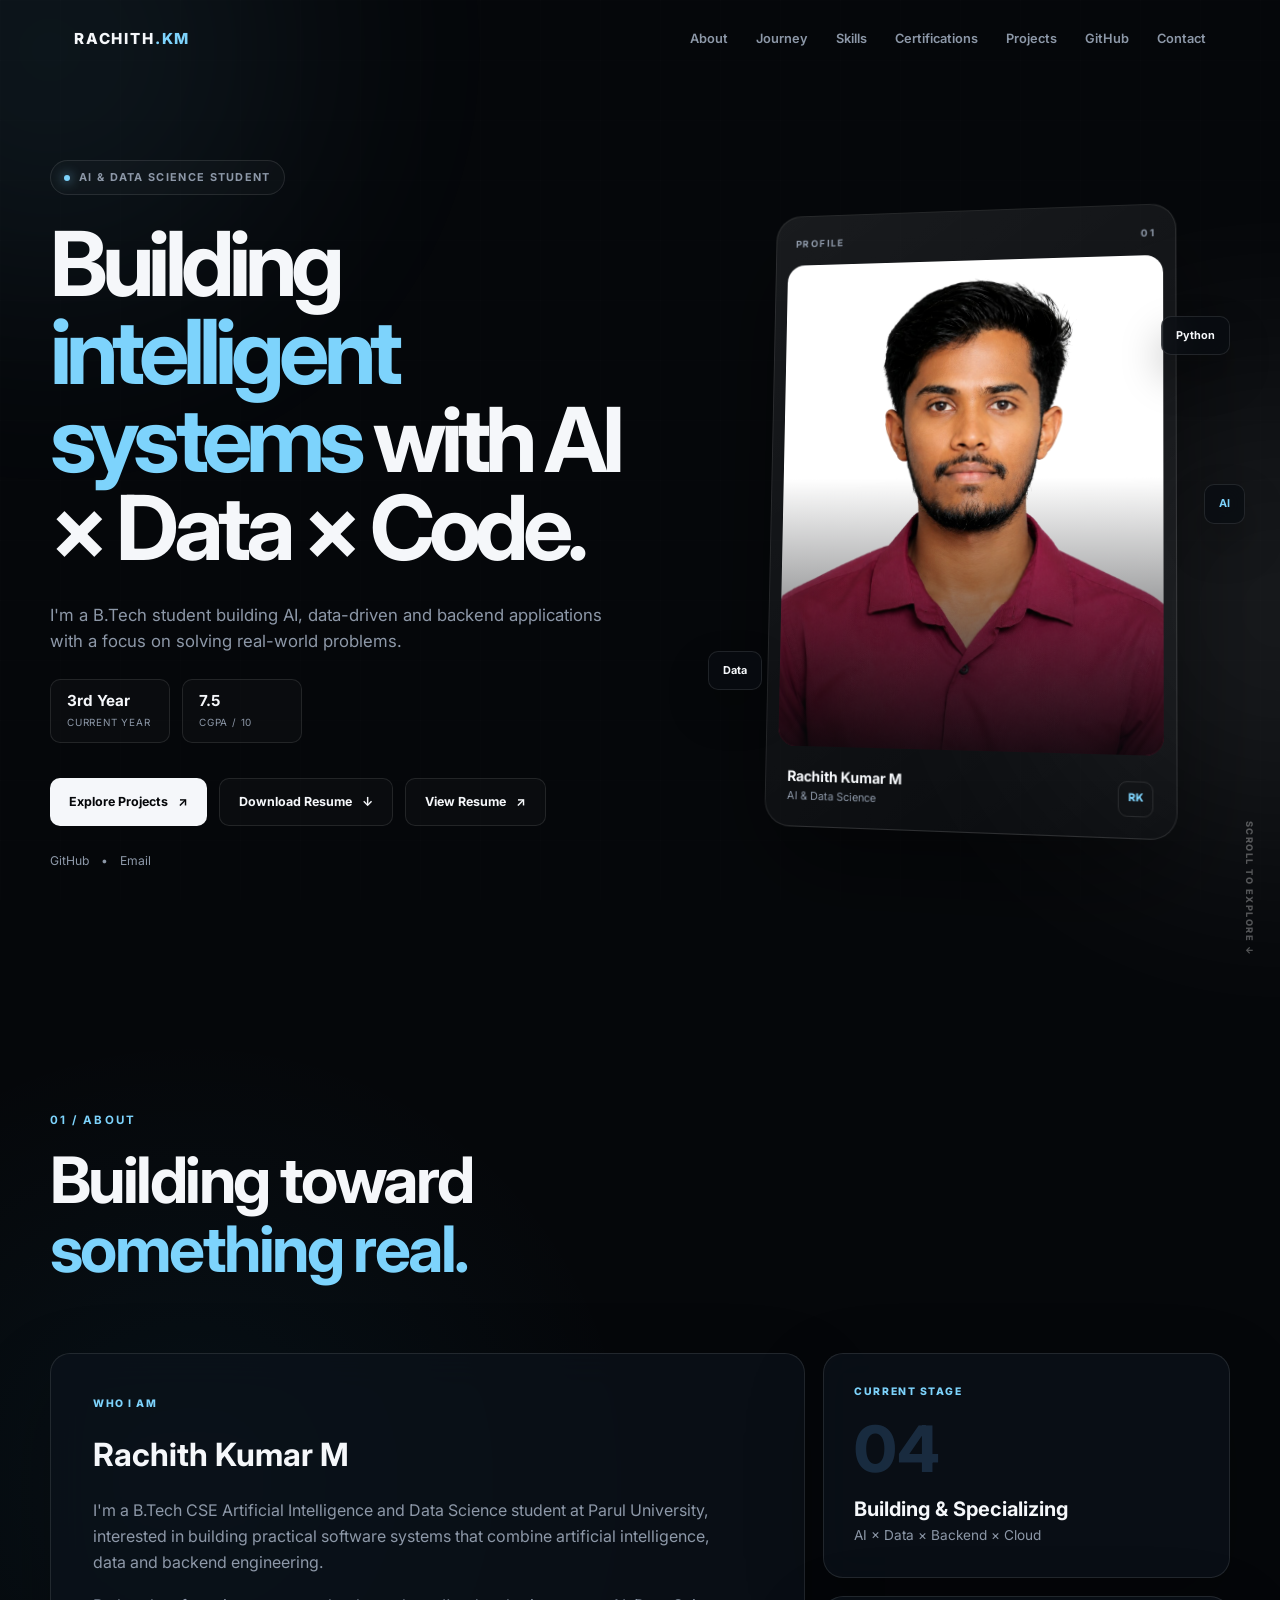
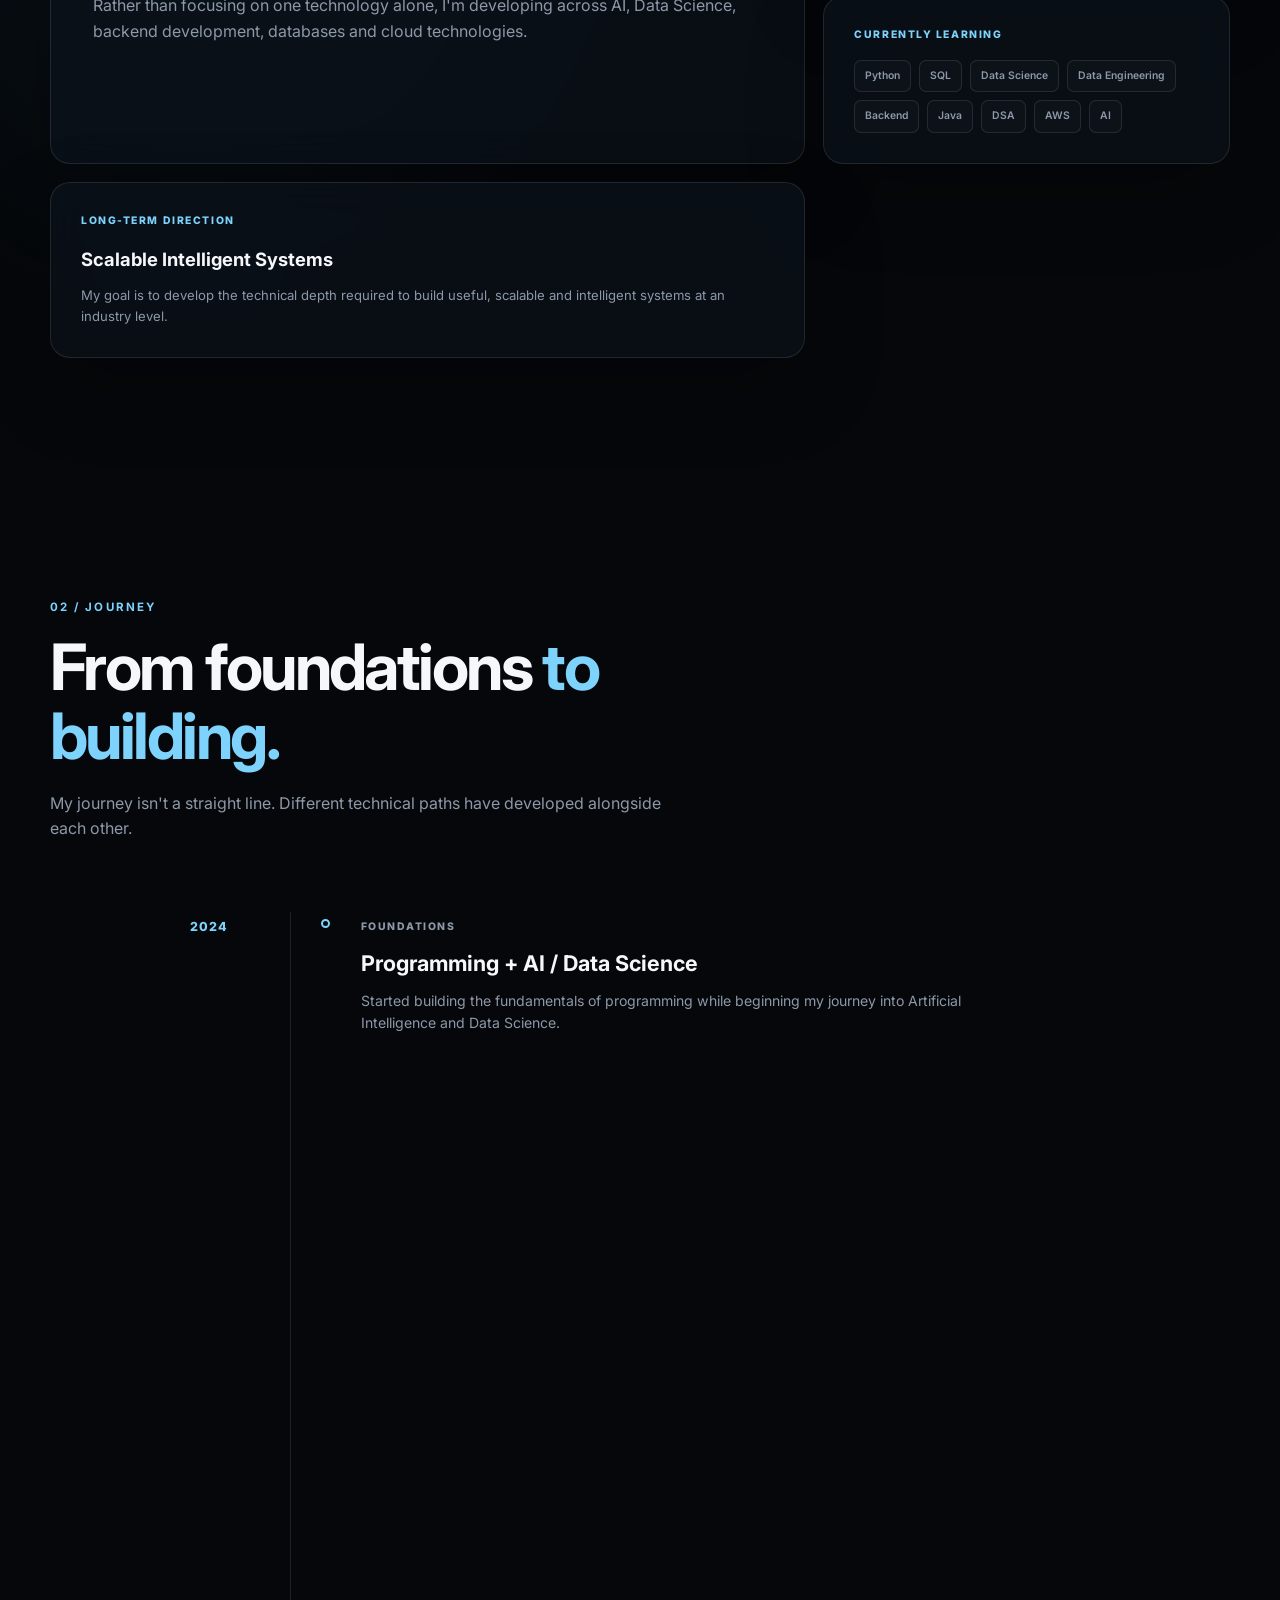
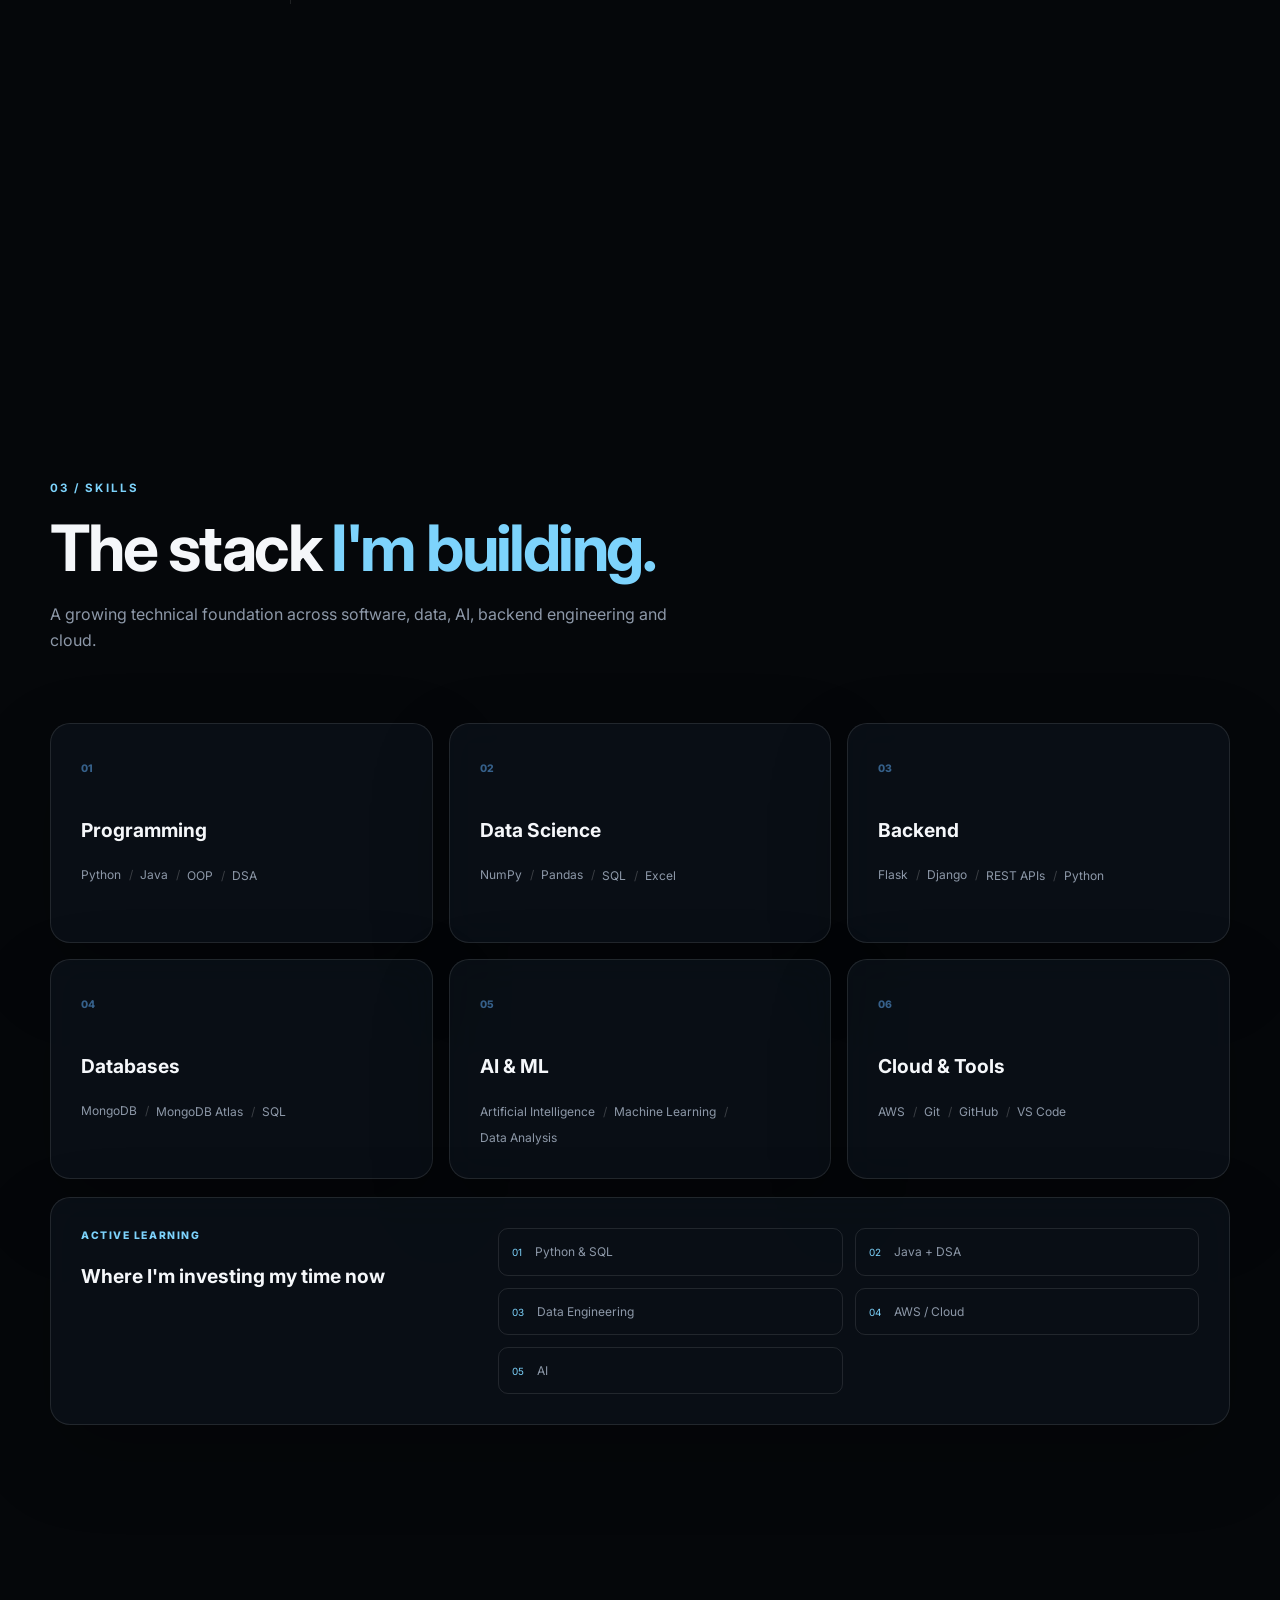
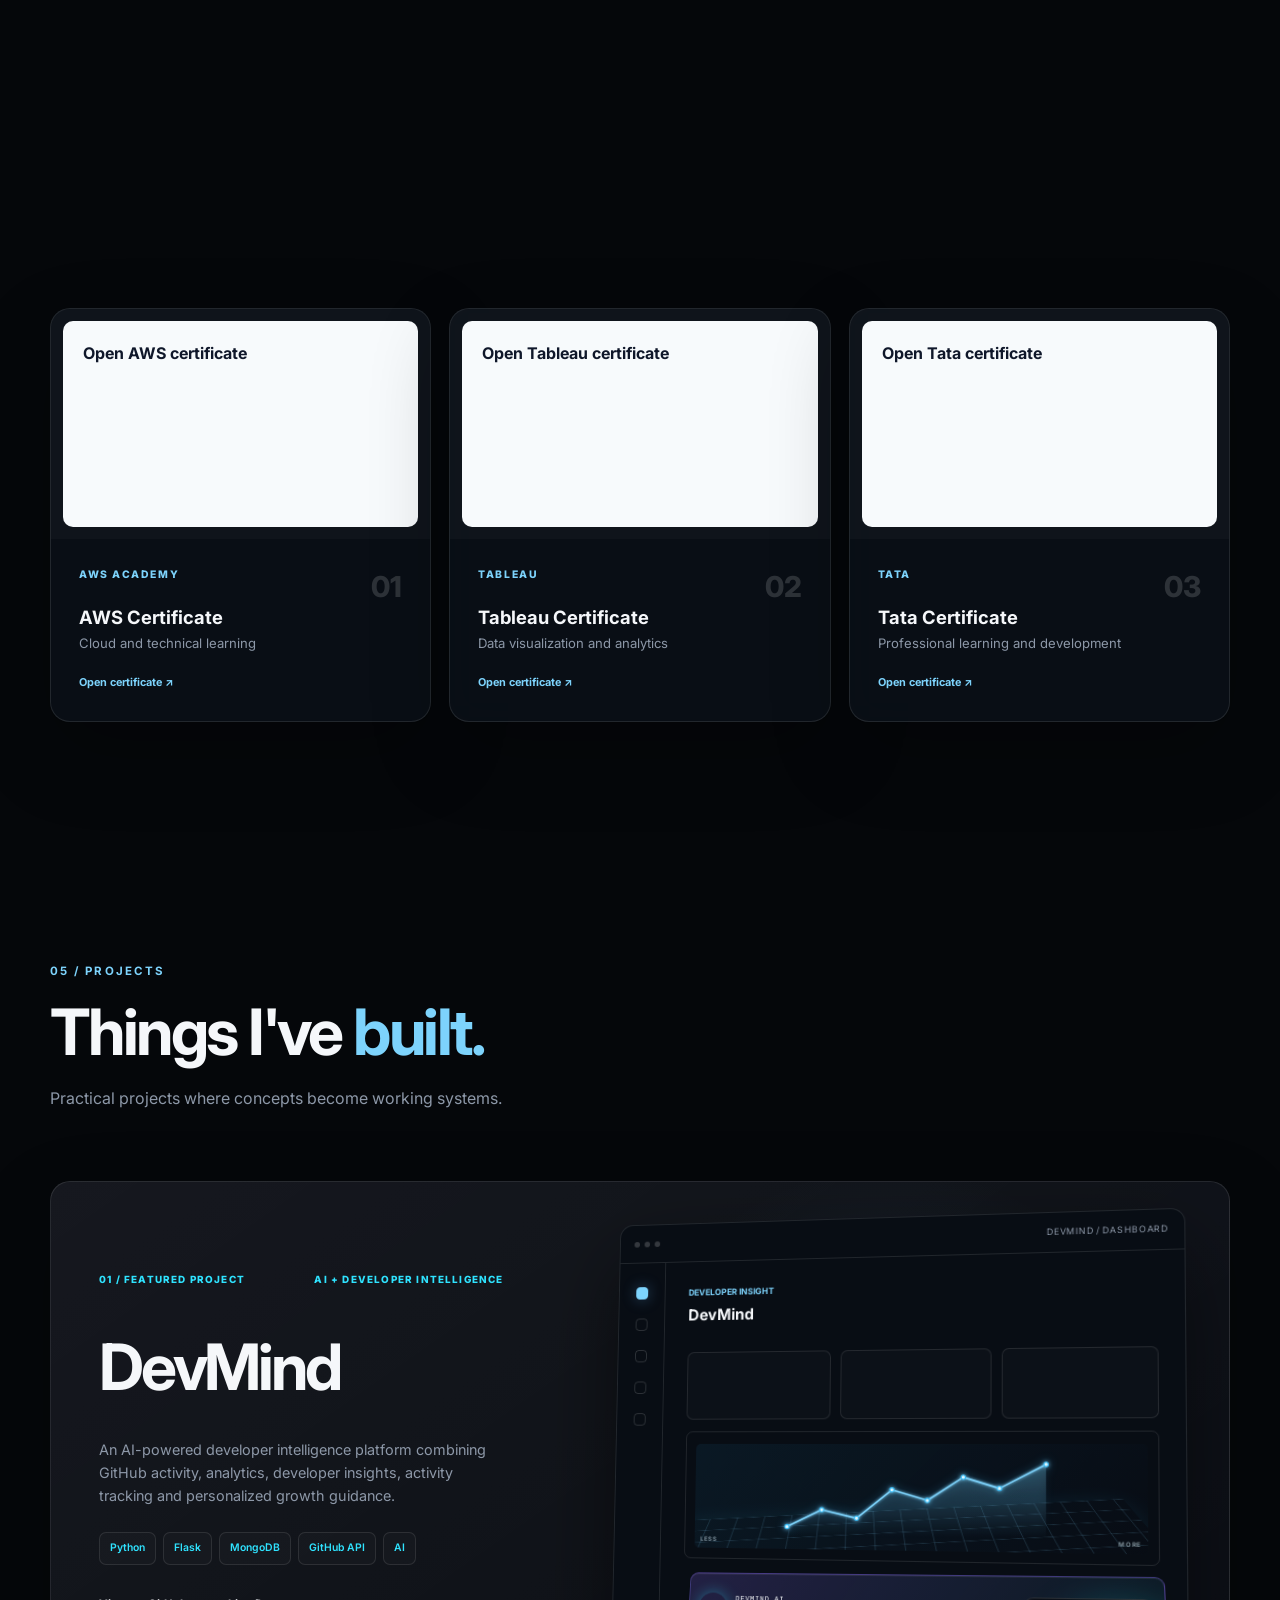
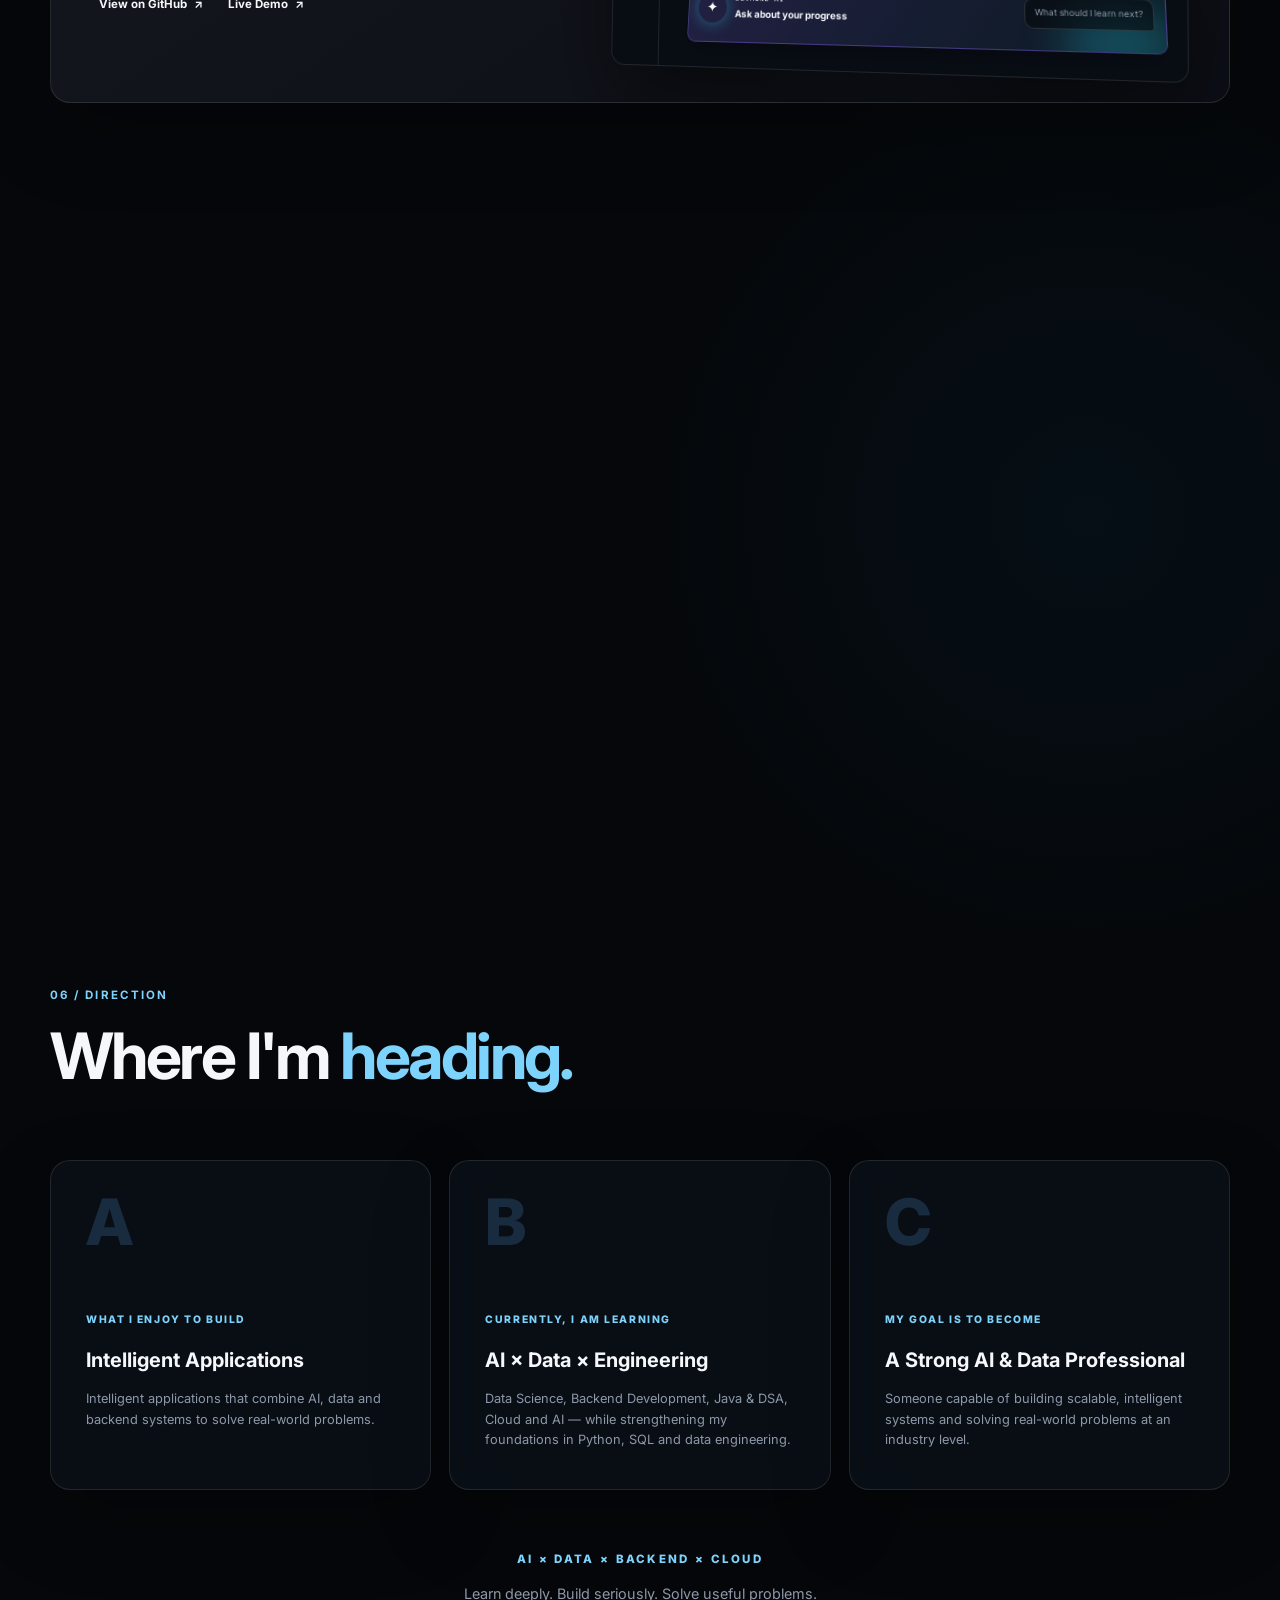
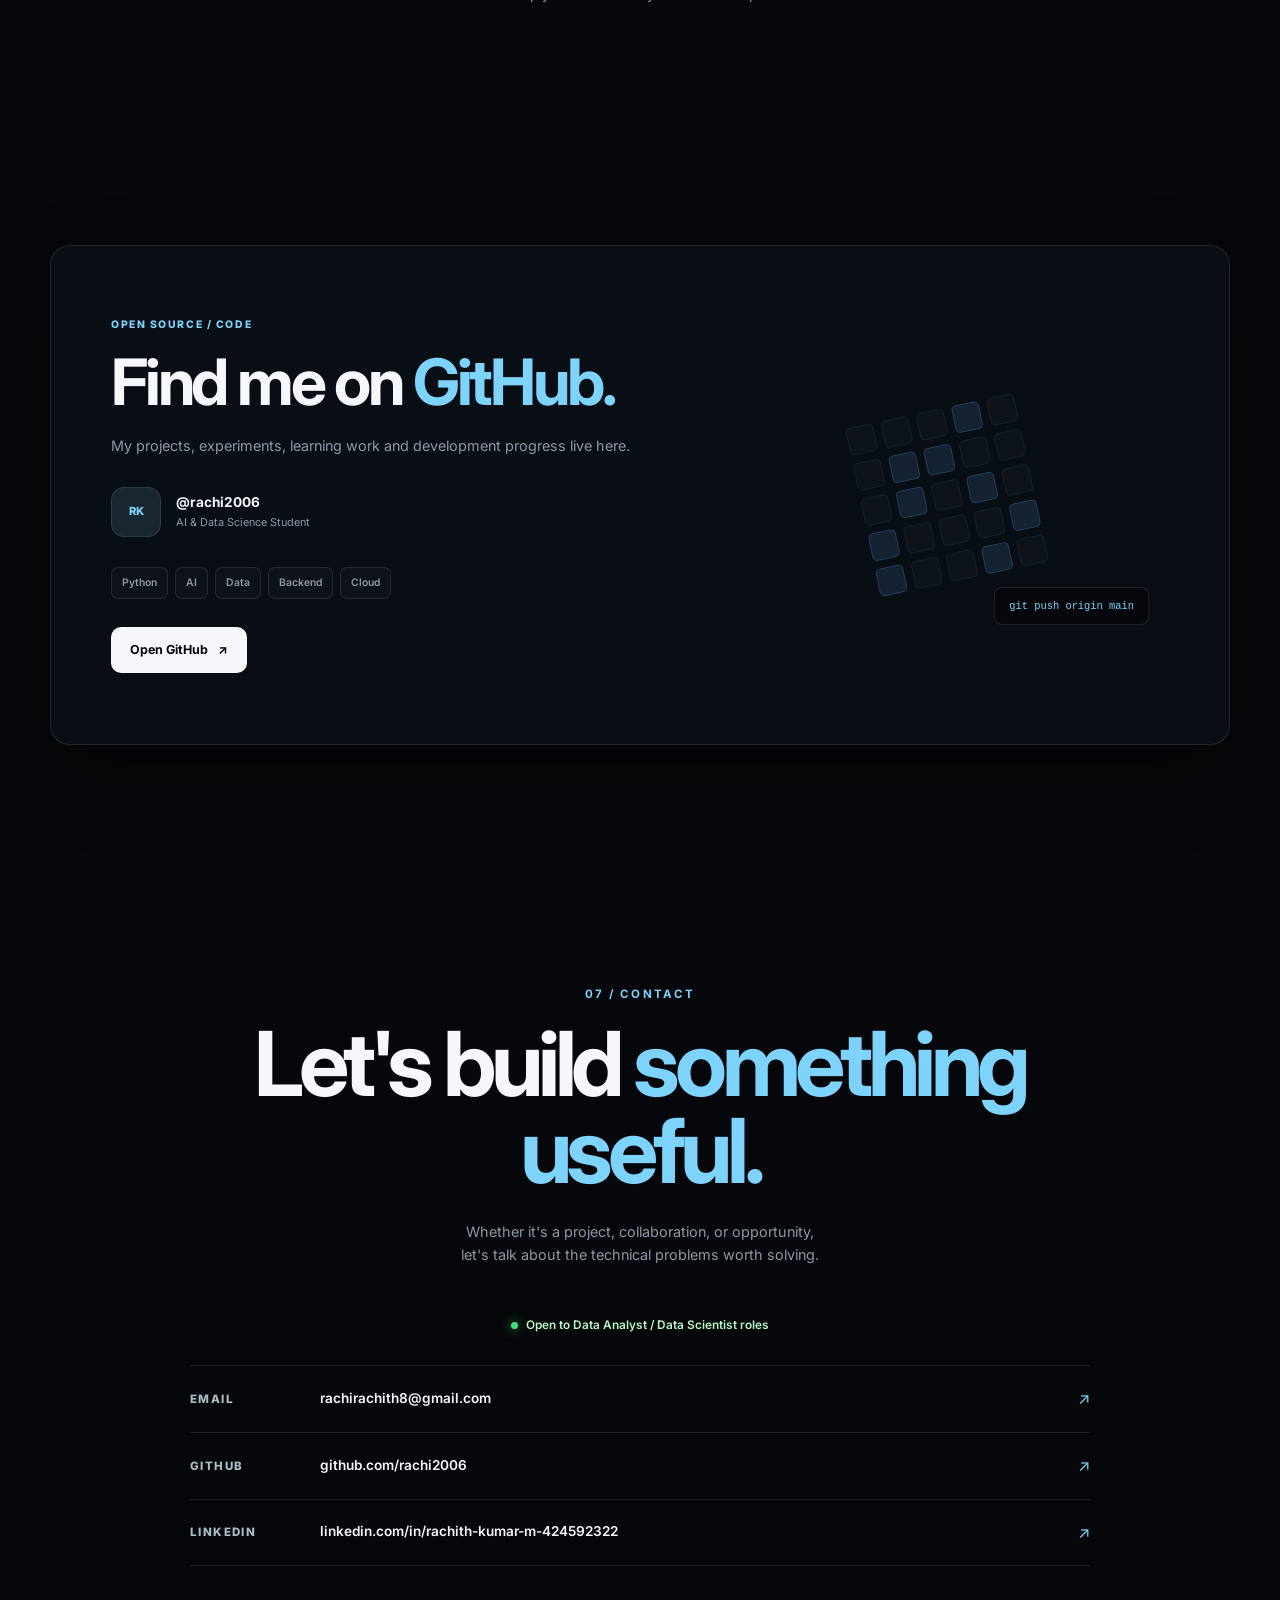
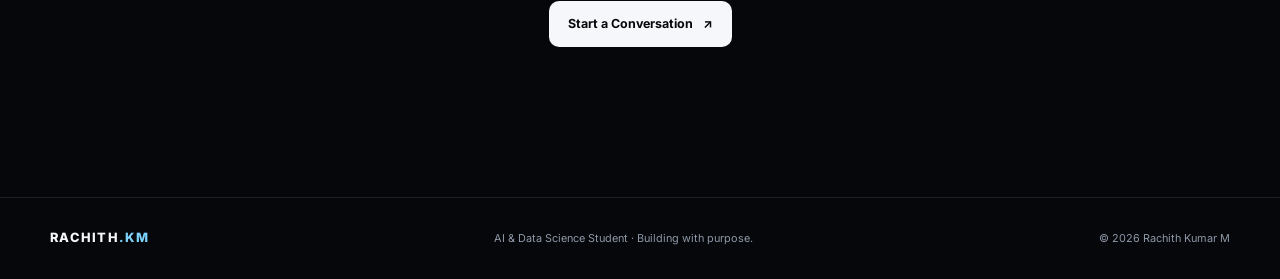
==== index.html @ 13e93ed5 "MY PORTFOLIO" ====
<!DOCTYPE html>
<html lang="en">
<head>
    <meta charset="UTF-8">

    <meta name="viewport" content="width=device-width, initial-scale=1.0">

    <meta
        name="description"
        content="Rachith Kumar M — AI & Data Science Student building intelligent applications with AI, data, backend systems and cloud technologies."
    >

    <meta
        name="keywords"
        content="Rachith Kumar, AI, Data Science, Python, Flask, Django, MongoDB, AWS, Backend Development"
    >

    <meta name="author" content="Rachith Kumar M">

    <meta name="theme-color" content="#05070a">

    <title>Rachith Kumar M | AI & Data Science Student</title>

    <link rel="preconnect" href="https://fonts.googleapis.com">
    <link rel="preconnect" href="https://fonts.gstatic.com" crossorigin>

    <link
        href="https://fonts.googleapis.com/css2?family=Inter:wght@400;500;600;700;800&display=swap"
        rel="stylesheet"
    >

    <link rel="stylesheet" href="css/style.css">
</head>

<body>

    <div class="scroll-progress" id="scrollProgress"></div>
    <div class="cursor-glow" aria-hidden="true"></div>

    <!-- =========================
         BACKGROUND
    ========================== -->

    <div class="background-grid"></div>
    <div class="background-glow glow-one"></div>
    <div class="background-glow glow-two"></div>


    <!-- =========================
         NAVIGATION
    ========================== -->

    <header class="navbar" id="navbar">

        <div class="nav-container">

            <a href="#home" class="logo">
                RACHITH<span>.KM</span>
            </a>

            <button
                class="mobile-menu"
                id="mobileMenu"
                aria-label="Open navigation"
                aria-expanded="false"
            >
                <span></span>
                <span></span>
                <span></span>
            </button>

            <nav class="nav-links" id="navLinks">

                <a href="#about">About</a>
                <a href="#journey">Journey</a>
                <a href="#skills">Skills</a>
                <a href="#certifications">Certifications</a>
                <a href="#projects">Projects</a>
                <a href="#github">GitHub</a>
                <a href="#contact">Contact</a>

            </nav>

        </div>

    </header>


    <main>

        <!-- =========================
             HERO
        ========================== -->

        <section class="hero section" id="home">

            <div class="hero-container">

                <div class="hero-content reveal">

                    <div class="hero-label">
                        <span class="status-dot"></span>
                        AI & DATA SCIENCE STUDENT
                    </div>

                    <h1>
                        Building
                        <span>intelligent systems</span>
                        with AI × Data × Code.
                    </h1>

                    <p class="hero-description">
                        I'm a B.Tech student building AI, data-driven and
                        backend applications with a focus on solving
                        real-world problems.
                    </p>

                    <div class="hero-stats" aria-label="Academic details">

                        <div class="hero-stat">
                            <strong>3rd Year</strong>
                            <span>Current year</span>
                        </div>

                        <div class="hero-stat">
                            <strong>7.5</strong>
                            <span>CGPA / 10</span>
                        </div>

                    </div>

                    <div class="hero-actions">

                        <a href="#projects" class="btn btn-primary">
                            Explore Projects
                            <span>↗</span>
                        </a>

                        <a
                            href="assets/Resume.docx"
                            class="btn btn-secondary"
                            download
                        >
                            Download Resume
                            <span>↓</span>
                        </a>

                        <a
                            href="assets/Resume.pdf"
                            class="btn btn-secondary"
                            target="_blank"
                            rel="noopener noreferrer"
                        >
                            View Resume
                            <span>↗</span>
                        </a>

                    </div>

                    <div class="hero-socials">

                        <a
                            href="https://github.com/rachi2006"
                            target="_blank"
                            rel="noopener noreferrer"
                        >
                            GitHub
                        </a>

                        <span>•</span>

                        <a href="mailto:rachirachith8@gmail.com">
                            Email
                        </a>

                    </div>

                </div>


                <!-- HERO PHOTO -->

                <div class="hero-visual reveal">

                    <div class="photo-card">

                        <div class="photo-card-top">
                            <span>PROFILE</span>
                            <span>01</span>
                        </div>

                        <div class="photo-wrapper">

                            <img
                                src="assets/profile.jpg"
                                alt="Rachith Kumar M"
                            >

                            <div class="photo-overlay"></div>

                        </div>

                        <div class="photo-info">

                            <div>
                                <strong>Rachith Kumar M</strong>
                                <span>AI & Data Science</span>
                            </div>

                            <div class="photo-index">
                                RK
                            </div>

                        </div>

                    </div>


                    <div class="floating-tag tag-python">
                        Python
                    </div>

                    <div class="floating-tag tag-data">
                        Data
                    </div>

                    <div class="floating-tag tag-ai">
                        AI
                    </div>

                </div>

            </div>

        </section>


        <!-- =========================
             ABOUT
        ========================== -->

        <section class="section about-section" id="about">

            <div class="section-container">

                <div class="section-heading reveal">

                    <span class="section-number">01 / ABOUT</span>

                    <h2>
                        Building toward
                        <span>something real.</span>
                    </h2>

                </div>


                <div class="about-grid">

                    <div class="about-main glass-card reveal">

                        <span class="card-label">WHO I AM</span>

                        <h3>
                            Rachith Kumar M
                        </h3>

                        <p>
                            I'm a B.Tech CSE Artificial Intelligence and
                            Data Science student at Parul University,
                            interested in building practical software
                            systems that combine artificial intelligence,
                            data and backend engineering.
                        </p>

                        <p>
                            Rather than focusing on one technology alone,
                            I'm developing across AI, Data Science,
                            backend development, databases and cloud
                            technologies.
                        </p>

                    </div>


                    <div class="about-status glass-card reveal">

                        <span class="card-label">CURRENT STAGE</span>

                        <div class="stage-number">
                            04
                        </div>

                        <h3>
                            Building & Specializing
                        </h3>

                        <p>
                            AI × Data × Backend × Cloud
                        </p>

                    </div>


                    <div class="about-learning glass-card reveal">

                        <span class="card-label">
                            CURRENTLY LEARNING
                        </span>

                        <div class="skill-tags">

                            <span>Python</span>
                            <span>SQL</span>
                            <span>Data Science</span>
                            <span>Data Engineering</span>
                            <span>Backend</span>
                            <span>Java</span>
                            <span>DSA</span>
                            <span>AWS</span>
                            <span>AI</span>

                        </div>

                    </div>


                    <div class="about-direction glass-card reveal">

                        <span class="card-label">
                            LONG-TERM DIRECTION
                        </span>

                        <h3>
                            Scalable Intelligent Systems
                        </h3>

                        <p>
                            My goal is to develop the technical depth
                            required to build useful, scalable and
                            intelligent systems at an industry level.
                        </p>

                    </div>

                </div>

            </div>

        </section>


        <!-- =========================
             JOURNEY
        ========================== -->

        <section class="section journey-section" id="journey">

            <div class="section-container">

                <div class="section-heading reveal">

                    <span class="section-number">
                        02 / JOURNEY
                    </span>

                    <h2>
                        From foundations
                        <span>to building.</span>
                    </h2>

                    <p>
                        My journey isn't a straight line. Different
                        technical paths have developed alongside each
                        other.
                    </p>

                </div>


                <div class="timeline">

                    <div class="timeline-item reveal">

                        <div class="timeline-year">
                            2024
                        </div>

                        <div class="timeline-line">
                            <span></span>
                        </div>

                        <div class="timeline-content">

                            <span>FOUNDATIONS</span>

                            <h3>
                                Programming + AI / Data Science
                            </h3>

                            <p>
                                Started building the fundamentals of
                                programming while beginning my journey
                                into Artificial Intelligence and
                                Data Science.
                            </p>

                        </div>

                    </div>


                    <div class="timeline-item reveal">

                        <div class="timeline-year">
                            2025
                        </div>

                        <div class="timeline-line">
                            <span></span>
                        </div>

                        <div class="timeline-content">

                            <span>DEVELOPMENT</span>

                            <h3>
                                Python + Web / Backend
                            </h3>

                            <p>
                                Started working more deeply with Python
                                and moved into backend and web application
                                development.
                            </p>

                        </div>

                    </div>


                    <div class="timeline-item reveal">

                        <div class="timeline-year">
                            2026
                        </div>

                        <div class="timeline-line">
                            <span></span>
                        </div>

                        <div class="timeline-content">

                            <span>BUILDING</span>

                            <h3>
                                Real-world Projects + Data + AI
                            </h3>

                            <p>
                                Started focusing on practical projects
                                involving AI, data, backend systems,
                                analytics and developer tools.
                            </p>

                        </div>

                    </div>


                    <div class="timeline-item timeline-current reveal">

                        <div class="timeline-year">
                            NOW
                        </div>

                        <div class="timeline-line">
                            <span></span>
                        </div>

                        <div class="timeline-content">

                            <span>CURRENT STAGE</span>

                            <h3>
                                Building & Specializing
                            </h3>

                            <p>
                                Combining AI, Data, Backend and Cloud
                                while strengthening core programming
                                and problem-solving skills.
                            </p>

                        </div>

                    </div>

                </div>


                <div class="journey-statement reveal">

                    <span>THE PRINCIPLE</span>

                    <p>
                        The goal isn't to learn everything.
                        It's to learn deeply enough to build
                        something useful.
                    </p>

                </div>

            </div>

        </section>


        <!-- =========================
             SKILLS
        ========================== -->

        <section class="section skills-section" id="skills">

            <div class="section-container">

                <div class="section-heading reveal">

                    <span class="section-number">
                        03 / SKILLS
                    </span>

                    <h2>
                        The stack
                        <span>I'm building.</span>
                    </h2>

                    <p>
                        A growing technical foundation across software,
                        data, AI, backend engineering and cloud.
                    </p>

                </div>


                <div class="skills-grid">

                    <div class="skill-card glass-card reveal">

                        <span class="skill-index">01</span>

                        <h3>
                            Programming
                        </h3>

                        <div class="skill-list">

                            <span>Python</span>
                            <span>Java</span>
                            <span>OOP</span>
                            <span>DSA</span>

                        </div>

                    </div>


                    <div class="skill-card glass-card reveal">

                        <span class="skill-index">02</span>

                        <h3>
                            Data Science
                        </h3>

                        <div class="skill-list">

                            <span>NumPy</span>
                            <span>Pandas</span>
                            <span>SQL</span>
                            <span>Excel</span>

                        </div>

                    </div>


                    <div class="skill-card glass-card reveal">

                        <span class="skill-index">03</span>

                        <h3>
                            Backend
                        </h3>

                        <div class="skill-list">

                            <span>Flask</span>
                            <span>Django</span>
                            <span>REST APIs</span>
                            <span>Python</span>

                        </div>

                    </div>


                    <div class="skill-card glass-card reveal">

                        <span class="skill-index">04</span>

                        <h3>
                            Databases
                        </h3>

                        <div class="skill-list">

                            <span>MongoDB</span>
                            <span>MongoDB Atlas</span>
                            <span>SQL</span>

                        </div>

                    </div>


                    <div class="skill-card glass-card reveal">

                        <span class="skill-index">05</span>

                        <h3>
                            AI & ML
                        </h3>

                        <div class="skill-list">

                            <span>Artificial Intelligence</span>
                            <span>Machine Learning</span>
                            <span>Data Analysis</span>

                        </div>

                    </div>


                    <div class="skill-card glass-card reveal">

                        <span class="skill-index">06</span>

                        <h3>
                            Cloud & Tools
                        </h3>

                        <div class="skill-list">

                            <span>AWS</span>
                            <span>Git</span>
                            <span>GitHub</span>
                            <span>VS Code</span>

                        </div>

                    </div>

                </div>


                <div class="learning-panel glass-card reveal">

                    <div class="learning-heading">

                        <span class="card-label">
                            ACTIVE LEARNING
                        </span>

                        <h3>
                            Where I'm investing my time now
                        </h3>

                    </div>

                    <div class="learning-items">

                        <div>
                            <span>01</span>
                            Python & SQL
                        </div>

                        <div>
                            <span>02</span>
                            Java + DSA
                        </div>

                        <div>
                            <span>03</span>
                            Data Engineering
                        </div>

                        <div>
                            <span>04</span>
                            AWS / Cloud
                        </div>

                        <div>
                            <span>05</span>
                            AI
                        </div>

                    </div>

                </div>

            </div>

        </section>


        <!-- =========================
             CERTIFICATIONS
        ========================== -->

        <section class="section certifications-section" id="certifications">

            <div class="section-container">

                <div class="section-heading reveal">

                    <span class="section-number">
                        04 / CERTIFICATIONS
                    </span>

                    <h2>
                        Learning backed by
                        <span>evidence.</span>
                    </h2>

                </div>


                <div class="certifications-grid">

                    <article class="certificate-card glass-card reveal">

                        <div class="certificate-image">
                            <object
                                data="assets/certificate-aws.pdf"
                                type="application/pdf"
                                aria-label="AWS certificate"
                            >
                                <a href="assets/certificate-aws.pdf" target="_blank" rel="noopener noreferrer">
                                    Open AWS certificate
                                </a>
                            </object>
                        </div>

                        <div class="certificate-content">

                            <span class="certificate-number">
                                01
                            </span>

                            <span class="card-label">
                                AWS ACADEMY
                            </span>

                            <h3>AWS Certificate</h3>
                            <p>Cloud and technical learning</p>
                            <a class="certificate-link" href="assets/certificate-aws.pdf" target="_blank" rel="noopener noreferrer">Open certificate ↗</a>

                        </div>

                    </article>


                    <article class="certificate-card glass-card reveal">

                        <div class="certificate-image">
                            <object
                                data="assets/certificate-tableau.pdf"
                                type="application/pdf"
                                aria-label="Tableau certificate"
                            >
                                <a href="assets/certificate-tableau.pdf" target="_blank" rel="noopener noreferrer">
                                    Open Tableau certificate
                                </a>
                            </object>
                        </div>

                        <div class="certificate-content">

                            <span class="certificate-number">
                                02
                            </span>

                            <span class="card-label">TABLEAU</span>
                            <h3>Tableau Certificate</h3>
                            <p>Data visualization and analytics</p>
                            <a class="certificate-link" href="assets/certificate-tableau.pdf" target="_blank" rel="noopener noreferrer">Open certificate ↗</a>

                        </div>

                    </article>


                    <article class="certificate-card glass-card reveal">
                        <div class="certificate-image">
                            <object
                                data="assets/certificate-tata.pdf"
                                type="application/pdf"
                                aria-label="Tata certificate"
                            >
                                <a href="assets/certificate-tata.pdf" target="_blank" rel="noopener noreferrer">
                                    Open Tata certificate
                                </a>
                            </object>
                        </div>
                        <div class="certificate-content">
                            <span class="certificate-number">03</span>
                            <span class="card-label">TATA</span>
                            <h3>Tata Certificate</h3>
                            <p>Professional learning and development</p>
                            <a class="certificate-link" href="assets/certificate-tata.pdf" target="_blank" rel="noopener noreferrer">Open certificate ↗</a>
                        </div>
                    </article>

                </div>

            </div>

        </section>


        <!-- =========================
             PROJECTS
        ========================== -->

        <section class="section projects-section" id="projects">

            <div class="section-container">

                <div class="section-heading reveal">

                    <span class="section-number">
                        05 / PROJECTS
                    </span>

                    <h2>
                        Things I've
                        <span>built.</span>
                    </h2>

                    <p>
                        Practical projects where concepts become
                        working systems.
                    </p>

                </div>


                <!-- DEVMIND -->

                <article class="project-featured glass-card reveal">

                    <div class="project-featured-content">

                        <div class="project-meta">

                            <span>01 / FEATURED PROJECT</span>

                            <span>AI + DEVELOPER INTELLIGENCE</span>

                        </div>

                        <h3>
                            DevMind
                        </h3>

                        <p class="project-description">

                            An AI-powered developer intelligence platform
                            combining GitHub activity, analytics,
                            developer insights, activity tracking and
                            personalized growth guidance.

                        </p>


                        <div class="project-stack">

                            <span>Python</span>
                            <span>Flask</span>
                            <span>MongoDB</span>
                            <span>GitHub API</span>
                            <span>AI</span>

                        </div>


                        <div class="project-actions">

                            <a
                                href="https://github.com/rachi2006/devmind"
                                target="_blank"
                                rel="noopener noreferrer"
                                class="project-link"
                            >
                                View on GitHub
                                <span>↗</span>
                            </a>

                            <a
                                href="assets/devmind-demo.html"
                                class="project-link"
                                target="_blank"
                                rel="noopener noreferrer"
                            >
                                Live Demo
                                <span>↗</span>
                            </a>

                        </div>

                    </div>


                    <div class="project-visual">

                        <div class="dashboard-window">

                            <div class="dashboard-top">

                                <div class="window-dots">
                                    <span></span>
                                    <span></span>
                                    <span></span>
                                </div>

                                <span>
                                    DEVMIND / DASHBOARD
                                </span>

                            </div>


                            <div class="dashboard-body">

                                <div class="dashboard-sidebar">

                                    <span class="active"></span>
                                    <span></span>
                                    <span></span>
                                    <span></span>
                                    <span></span>

                                </div>


                                <div class="dashboard-main">

                                    <div class="dashboard-heading">
                                        <span>DEVELOPER INSIGHT</span>
                                        <strong>DevMind</strong>
                                    </div>


                                    <div class="dashboard-cards">

                                        <div></div>
                                        <div></div>
                                        <div></div>

                                    </div>


                                    <div class="dashboard-chart">

                                        <div class="chart-3d" aria-label="Developer progress chart showing increasing and decreasing activity">

                                            <div class="chart-3d-grid"></div>

                                            <svg
                                                class="chart-3d-plot"
                                                viewBox="0 0 520 180"
                                                role="img"
                                                aria-label="Developer progress rises, dips, and rises again"
                                            >
                                                <defs>
                                                    <linearGradient id="chartAreaGradient" x1="0" x2="0" y1="0" y2="1">
                                                        <stop offset="0%" stop-color="#7dd3fc" stop-opacity="0.35" />
                                                        <stop offset="100%" stop-color="#7dd3fc" stop-opacity="0" />
                                                    </linearGradient>
                                                    <filter id="chartGlow" x="-30%" y="-30%" width="160%" height="160%">
                                                        <feGaussianBlur stdDeviation="3" result="blur" />
                                                        <feMerge>
                                                            <feMergeNode in="blur" />
                                                            <feMergeNode in="SourceGraphic" />
                                                        </feMerge>
                                                    </filter>
                                                </defs>

                                                <path
                                                    class="chart-3d-area"
                                                    d="M 20 142 L 86 110 L 152 125 L 218 72 L 284 91 L 350 48 L 416 68 L 500 24 L 500 160 L 20 160 Z"
                                                />
                                                <polyline
                                                    class="chart-3d-line"
                                                    points="20,142 86,110 152,125 218,72 284,91 350,48 416,68 500,24"
                                                />
                                                <g class="chart-3d-points">
                                                    <circle cx="20" cy="142" r="4" />
                                                    <circle cx="86" cy="110" r="4" />
                                                    <circle cx="152" cy="125" r="4" />
                                                    <circle cx="218" cy="72" r="4" />
                                                    <circle cx="284" cy="91" r="4" />
                                                    <circle cx="350" cy="48" r="4" />
                                                    <circle cx="416" cy="68" r="4" />
                                                    <circle cx="500" cy="24" r="4" />
                                                </g>
                                            </svg>

                                            <div class="chart-3d-label chart-3d-label-start">LESS</div>
                                            <div class="chart-3d-label chart-3d-label-end">MORE</div>

                                        </div>

                                    </div>

                                    <div class="project-chat-3d">
                                        <div class="project-chat-avatar">✦</div>
                                        <div class="project-chat-copy">
                                            <span>DEVMIND AI</span>
                                            <strong>Ask about your progress</strong>
                                        </div>
                                        <div class="project-chat-bubble">What should I learn next?</div>
                                        <div class="project-chat-glow"></div>
                                    </div>

                                </div>

                            </div>

                        </div>

                    </div>

                </article>


                <!-- PROJECT GRID -->

                <div class="projects-grid">


                    <!-- NOVA -->

                    <article class="project-card nova-card glass-card reveal">

                        <div class="project-card-header">

                            <span>02</span>

                            <span>AI ASSISTANT</span>

                        </div>

                        <div class="nova-project-visual" aria-label="NOVA AI assistant preview">
                            <div class="nova-project-orb"><span>✦</span></div>
                            <div class="nova-project-ring nova-project-ring-one"></div>
                            <div class="nova-project-ring nova-project-ring-two"></div>
                            <div class="nova-project-status"><i></i> NOVA ONLINE</div>
                            <div class="nova-project-prompt">Remember my backend roadmap <b>↗</b></div>
                            <div class="nova-project-memory">3 memories saved</div>
                        </div>

                        <h3>
                            NOVA AI
                        </h3>

                        <p>
                            A Flask-based personal AI assistant focused
                            on memories, notes and task management,
                            designed as a foundation for a more capable
                            personal assistant system.
                        </p>

                        <div class="project-stack">

                            <span>Python</span>
                            <span>Flask</span>
                            <span>AI</span>

                        </div>

                        <a
                            href="https://github.com/rachi2006/nova-ai_agent"
                            target="_blank"
                            rel="noopener noreferrer"
                            class="project-link"
                        >
                            GitHub
                            <span>↗</span>
                        </a>

                    </article>


                    <!-- FORECAST AI -->

                    <article class="project-card forecast-card glass-card reveal">

                        <div class="project-card-header">

                            <span>03</span>

                            <span>DATA / ML</span>

                        </div>

                        <div class="forecast-project-visual" aria-label="ForecastAI sales prediction preview">
                            <div class="forecast-project-top"><span>SALES FORECAST</span><b>+18.4%</b></div>
                            <div class="forecast-project-chart">
                                <i style="--bar:35%"></i><i style="--bar:48%"></i><i style="--bar:43%"></i>
                                <i style="--bar:63%"></i><i style="--bar:57%"></i><i style="--bar:77%"></i>
                                <i class="forecast-project-next" style="--bar:91%"></i>
                            </div>
                            <span class="forecast-project-caption">actual <b>•</b> predicted</span>
                        </div>

                        <h3>
                            ForecastAI
                        </h3>

                        <span class="project-status">
                            CURRENTLY LEARNING · UNDER DEVELOPMENT
                        </span>

                        <p>
                            A Flask-based forecasting dashboard I'm learning
                            and actively working on to compare multiple
                            sales forecasting approaches.
                        </p>

                        <div class="project-stack">

                            <span>Python</span>
                            <span>Flask</span>
                            <span>Data</span>
                            <span>ML</span>

                        </div>

                        <a
                            href="#"
                            class="project-link project-placeholder"
                            title="GitHub URL will be added later"
                        >
                            GitHub
                            <span>↗</span>
                        </a>

                    </article>


                    <!-- LEARN SKILLS -->

                    <article class="project-card learn-card glass-card reveal">

                        <div class="project-card-header">

                            <span>04</span>

                            <span>EDTECH / WEB</span>

                        </div>

                        <div class="learn-project-visual" aria-label="Learn Skills roadmap preview">
                            <div class="learn-project-title"><span>MY ROADMAP</span><b>67%</b></div>
                            <div class="learn-project-road">
                                <i class="done"><b>01</b><span>Python</span></i>
                                <i class="done"><b>02</b><span>Flask</span></i>
                                <i><b>03</b><span>Projects</span></i>
                                <i><b>04</b><span>Deploy</span></i>
                            </div>
                            <div class="learn-project-progress"><span></span></div>
                        </div>

                        <h3>
                            Learn Skills
                        </h3>

                        <p>
                            A learning and skill-tracking platform that
                            helps users follow development roadmaps,
                            track progress and manage their learning
                            journey.
                        </p>

                        <div class="project-stack">

                            <span>Python</span>
                            <span>Flask</span>
                            <span>MongoDB</span>
                            <span>JavaScript</span>

                        </div>

                        <div class="project-links-row">

                            <a
                                href="https://github.com/rachi2006/learnskills"
                                target="_blank"
                                rel="noopener noreferrer"
                                class="project-link"
                            >
                                GitHub
                                <span>↗</span>
                            </a>

                            <a
                                href="https://learn-skills.onrender.com"
                                target="_blank"
                                rel="noopener noreferrer"
                                class="project-link"
                            >
                                Live
                                <span>↗</span>
                            </a>

                        </div>

                    </article>

                </div>


                <!-- PROJECT HUB -->

                <div class="project-hub reveal">

                    <p>
                        More experiments, practice work and projects
                        are organized in my project hub.
                    </p>

                    <a
                        href="https://github.com/rachi2006/my_projects/blob/main/README.md"
                        target="_blank"
                        rel="noopener noreferrer"
                        class="btn btn-secondary"
                    >
                        Explore Project Hub
                        <span>↗</span>
                    </a>

                </div>

            </div>

        </section>


        <!-- =========================
             DIRECTION
        ========================== -->

        <section class="section direction-section">

            <div class="section-container">

                <div class="section-heading reveal">

                    <span class="section-number">
                        06 / DIRECTION
                    </span>

                    <h2>
                        Where I'm
                        <span>heading.</span>
                    </h2>

                </div>


                <div class="direction-grid">

                    <article class="direction-card glass-card reveal">

                        <span class="direction-letter">
                            A
                        </span>

                        <span class="card-label">
                            WHAT I ENJOY TO BUILD
                        </span>

                        <h3>
                            Intelligent Applications
                        </h3>

                        <p>
                            Intelligent applications that combine AI,
                            data and backend systems to solve
                            real-world problems.
                        </p>

                    </article>


                    <article class="direction-card glass-card reveal">

                        <span class="direction-letter">
                            B
                        </span>

                        <span class="card-label">
                            CURRENTLY, I AM LEARNING
                        </span>

                        <h3>
                            AI × Data × Engineering
                        </h3>

                        <p>
                            Data Science, Backend Development,
                            Java & DSA, Cloud and AI — while
                            strengthening my foundations in Python,
                            SQL and data engineering.
                        </p>

                    </article>


                    <article class="direction-card glass-card reveal">

                        <span class="direction-letter">
                            C
                        </span>

                        <span class="card-label">
                            MY GOAL IS TO BECOME
                        </span>

                        <h3>
                            A Strong AI & Data Professional
                        </h3>

                        <p>
                            Someone capable of building scalable,
                            intelligent systems and solving
                            real-world problems at an industry level.
                        </p>

                    </article>

                </div>


                <div class="direction-statement reveal">

                    <span>
                        AI × DATA × BACKEND × CLOUD
                    </span>

                    <p>
                        Learn deeply. Build seriously.
                        Solve useful problems.
                    </p>

                </div>

            </div>

        </section>


        <!-- =========================
             GITHUB
        ========================== -->

        <section class="section github-section" id="github">

            <div class="section-container">

                <div class="github-card glass-card reveal">

                    <div class="github-main">

                        <span class="card-label">
                            OPEN SOURCE / CODE
                        </span>

                        <h2>
                            Find me on
                            <span>GitHub.</span>
                        </h2>

                        <p>
                            My projects, experiments, learning work and
                            development progress live here.
                        </p>


                        <div class="github-profile">

                            <div class="github-avatar">
                                RK
                            </div>

                            <div>

                                <strong>
                                    @rachi2006
                                </strong>

                                <span>
                                    AI & Data Science Student
                                </span>

                            </div>

                        </div>


                        <div class="github-focus">

                            <span>Python</span>
                            <span>AI</span>
                            <span>Data</span>
                            <span>Backend</span>
                            <span>Cloud</span>

                        </div>


                        <a
                            href="https://github.com/rachi2006"
                            target="_blank"
                            rel="noopener noreferrer"
                            class="btn btn-primary"
                        >
                            Open GitHub
                            <span>↗</span>
                        </a>

                    </div>


                    <div class="github-visual">

                        <div class="github-grid">

                            <span></span>
                            <span></span>
                            <span></span>
                            <span></span>
                            <span></span>

                            <span></span>
                            <span></span>
                            <span></span>
                            <span></span>
                            <span></span>

                            <span></span>
                            <span></span>
                            <span></span>
                            <span></span>
                            <span></span>

                            <span></span>
                            <span></span>
                            <span></span>
                            <span></span>
                            <span></span>

                            <span></span>
                            <span></span>
                            <span></span>
                            <span></span>
                            <span></span>

                        </div>

                        <span class="github-code">
                            git push origin main
                        </span>

                    </div>

                </div>

            </div>

        </section>


        <!-- =========================
             CONTACT
        ========================== -->

        <section class="section contact-section" id="contact">

            <div class="section-container">

                <div class="contact-card reveal">

                    <span class="section-number">
                        07 / CONTACT
                    </span>

                    <h2>
                        Let's build
                        <span>something useful.</span>
                    </h2>

                    <p>
                        Whether it's a project, collaboration, or opportunity,
                        <br>
                        let's talk about the technical problems worth solving.
                    </p>

                    <div class="contact-availability">
                        <span class="availability-dot"></span>
                        Open to Data Analyst / Data Scientist roles
                    </div>

                    <div class="contact-links">

                        <a
                            href="mailto:rachirachith8@gmail.com"
                        >

                            <span class="contact-label">
                                EMAIL
                            </span>

                            <strong>
                                rachirachith8@gmail.com
                            </strong>

                            <span class="contact-arrow">
                                ↗
                            </span>

                        </a>


                        <a
                            href="https://github.com/rachi2006"
                            target="_blank"
                            rel="noopener noreferrer"
                        >

                            <span class="contact-label">
                                GITHUB
                            </span>

                            <strong>
                                github.com/rachi2006
                            </strong>

                            <span class="contact-arrow">
                                ↗
                            </span>

                        </a>


                        <a
                            href="https://www.linkedin.com/in/rachith-kumar-m-424592322"
                            target="_blank"
                            rel="noopener noreferrer"
                        >

                            <span class="contact-label">
                                LINKEDIN
                            </span>

                            <strong>
                                linkedin.com/in/rachith-kumar-m-424592322
                            </strong>

                            <span class="contact-arrow">
                                ↗
                            </span>

                        </a>

                    </div>


                    <div class="contact-cta">

                        <a
                            href="mailto:rachirachith8@gmail.com?subject=Let's%20build%20something%20useful"
                            class="btn btn-primary"
                        >
                            Start a Conversation
                            <span>↗</span>
                        </a>

                    </div>

                </div>

            </div>

        </section>

    </main>


    <!-- =========================
         FOOTER
    ========================== -->

    <footer class="footer">

        <div class="footer-container">

            <div class="footer-brand">
                RACHITH<span>.KM</span>
            </div>

            <p>
                AI & Data Science Student · Building with purpose.
            </p>

            <span class="footer-copy">
                © <span id="year"></span> Rachith Kumar M
            </span>

        </div>

    </footer>


    <script src="js/script.js"></script>

</body>
</html>
---- css/style.css ----
/* =========================================================
   ROOT
========================================================= */

:root {
    --bg: #05070a;
    --bg-secondary: #080c12;

    --surface: rgba(12, 18, 27, 0.72);
    --surface-light: rgba(255, 255, 255, 0.035);

    --text: #f5f7fa;
    --muted: #8d98a8;

    --accent: #7dd3fc;
    --accent-strong: #38bdf8;
    --accent-soft: rgba(125, 211, 252, 0.12);

    --border: rgba(255, 255, 255, 0.1);

    --max-width: 1180px;

    --radius: 20px;

    --transition: 0.3s ease;
}


/* =========================================================
   RESET
========================================================= */

* {
    margin: 0;
    padding: 0;
    box-sizing: border-box;
}

html {
    scroll-behavior: smooth;
}

body {
    font-family: "Inter", sans-serif;

    background: var(--bg);

    color: var(--text);

    line-height: 1.6;

    overflow-x: hidden;
    background-image:
        radial-gradient(circle at 15% 15%, rgba(56, 189, 248, 0.06), transparent 28rem),
        radial-gradient(circle at 85% 70%, rgba(14, 165, 233, 0.05), transparent 30rem);
}

a {
    color: inherit;
    text-decoration: none;
}

button {
    font: inherit;
}

img {
    display: block;
    width: 100%;
}

::selection {
    background: var(--accent);
    color: var(--bg);
}

.scroll-progress {
    position: fixed;
    top: 0;
    left: 0;
    z-index: 1100;
    width: 0;
    height: 3px;
    background: linear-gradient(90deg, var(--accent-strong), #a7f3d0);
    box-shadow: 0 0 18px rgba(56, 189, 248, 0.8);
    transition: width 0.08s linear;
}

.cursor-glow {
    position: fixed;
    z-index: -1;
    width: 320px;
    height: 320px;
    border-radius: 50%;
    pointer-events: none;
    opacity: 0;
    background: radial-gradient(circle, rgba(125, 211, 252, 0.11), transparent 68%);
    transform: translate(-50%, -50%);
    transition: opacity 0.25s ease;
}


/* =========================================================
   BACKGROUND
========================================================= */

.background-grid {
    position: fixed;
    inset: 0;

    pointer-events: none;

    opacity: 0.35;

    background-image:
        linear-gradient(
            rgba(255,255,255,0.025) 1px,
            transparent 1px
        ),
        linear-gradient(
            90deg,
            rgba(255,255,255,0.025) 1px,
            transparent 1px
        );

    background-size: 60px 60px;

    z-index: -3;
}

.background-glow {
    position: fixed;

    width: 500px;
    height: 500px;

    border-radius: 50%;

    filter: blur(130px);

    pointer-events: none;

    opacity: 0.08;

    z-index: -2;
}

.glow-one {
    top: -200px;
    left: -200px;

    background: var(--accent);
}

.glow-two {
    right: -250px;
    top: 40%;

    background: #ffffff;
}


/* =========================================================
   GENERAL
========================================================= */

.section {
    position: relative;

    padding: 120px 24px;
    scroll-margin-top: 70px;
}

.section-container {
    width: min(var(--max-width), 100%);

    margin: auto;
}

.section-heading {
    max-width: 720px;

    margin-bottom: 70px;
}

.section-number {
    display: block;

    margin-bottom: 16px;

    color: var(--accent);

    font-size: 0.72rem;

    font-weight: 700;

    letter-spacing: 0.18em;
}

.section-heading h2 {
    font-size: clamp(2.2rem, 5vw, 4rem);

    line-height: 1.08;

    letter-spacing: -0.04em;
}

.section-heading h2 span {
    color: var(--accent);
}

.section-heading p {
    margin-top: 20px;

    max-width: 650px;

    color: var(--muted);

    font-size: 1rem;
}


/* =========================================================
   GLASS CARD
========================================================= */

.glass-card {
    position: relative;

    background: var(--surface);

    border: 1px solid var(--border);

    backdrop-filter: blur(18px);
    -webkit-backdrop-filter: blur(18px);

    border-radius: var(--radius);
    box-shadow: 0 30px 80px rgba(0, 0, 0, 0.24);
    transition:
        transform 0.45s cubic-bezier(0.2, 0.8, 0.2, 1),
        border-color var(--transition),
        box-shadow var(--transition);
}

.glass-card::before {
    content: "";
    position: absolute;
    inset: 0;
    border-radius: inherit;
    pointer-events: none;
    opacity: 0;
    background: linear-gradient(120deg, rgba(255,255,255,0.1), transparent 35%);
    transition: opacity var(--transition);
}

.glass-card:hover::before {
    opacity: 1;
}


/* =========================================================
   NAVBAR
========================================================= */

.navbar {
    position: fixed;

    top: 0;
    left: 0;

    width: 100%;

    z-index: 1000;

    border-bottom: 1px solid transparent;

    transition: var(--transition);
}

.navbar.scrolled {
    background: rgba(5, 7, 10, 0.78);

    border-color: var(--border);

    backdrop-filter: blur(18px);
    box-shadow: 0 12px 35px rgba(0,0,0,0.18);
}

.nav-container {
    width: min(var(--max-width), 100%);

    height: 78px;

    margin: auto;

    padding: 0 24px;

    display: flex;

    align-items: center;

    justify-content: space-between;
}

.logo {
    font-size: 0.95rem;

    font-weight: 800;

    letter-spacing: 0.12em;
}

.logo span {
    color: var(--accent);
}

.nav-links {
    display: flex;

    align-items: center;

    gap: 28px;
}

.nav-links a {
    color: var(--muted);

    font-size: 0.8rem;

    font-weight: 600;

    transition: var(--transition);
}

.nav-links a:hover,
.nav-links a.active {
    color: var(--text);
}

.mobile-menu {
    display: none;

    width: 42px;
    height: 42px;

    background: transparent;

    border: 1px solid var(--border);

    border-radius: 10px;

    cursor: pointer;
}

.mobile-menu span {
    display: block;

    width: 18px;
    height: 1px;

    margin: 4px auto;

    background: var(--text);
}


/* =========================================================
   HERO
========================================================= */

.hero {
    min-height: 100vh;

    padding-top: 160px;

    display: flex;

    align-items: center;
}

.hero::after {
    content: "SCROLL TO EXPLORE  ↓";
    position: absolute;
    right: 24px;
    bottom: 35px;
    color: rgba(255,255,255,0.3);
    font-size: 0.58rem;
    font-weight: 800;
    letter-spacing: 0.16em;
    writing-mode: vertical-rl;
    animation: drift 2.4s ease-in-out infinite;
}

.hero-container {
    width: min(var(--max-width), 100%);

    margin: auto;

    display: grid;

    grid-template-columns: 1.05fr 0.95fr;

    gap: 80px;

    align-items: center;
}

.hero-label {
    display: inline-flex;

    align-items: center;

    gap: 9px;

    margin-bottom: 25px;

    padding: 8px 13px;

    border: 1px solid var(--border);

    border-radius: 100px;

    background: rgba(255,255,255,0.025);

    color: var(--muted);

    font-size: 0.68rem;

    font-weight: 700;

    letter-spacing: 0.12em;
}

.status-dot {
    width: 6px;
    height: 6px;

    border-radius: 50%;

    background: var(--accent);

    box-shadow: 0 0 12px var(--accent);
}

.hero h1 {
    max-width: 800px;

    font-size: clamp(3.2rem, 7vw, 6.5rem);

    line-height: 0.98;

    letter-spacing: -0.065em;
}

.hero h1 span {
    color: var(--accent);
}

.hero-description {
    max-width: 620px;

    margin-top: 30px;

    color: var(--muted);

    font-size: 1.05rem;
}

.hero-stats {
    display: flex;
    gap: 12px;
    margin-top: 24px;
}

.hero-stat {
    min-width: 120px;
    padding: 12px 16px;
    border: 1px solid var(--border);
    border-radius: 10px;
    background: rgba(255,255,255,0.025);
}

.hero-stat strong,
.hero-stat span {
    display: block;
}

.hero-stat strong {
    color: var(--text);
    font-size: 0.95rem;
    line-height: 1.2;
}

.hero-stat span {
    margin-top: 4px;
    color: var(--muted);
    font-size: 0.62rem;
    letter-spacing: 0.08em;
    text-transform: uppercase;
}

.hero-actions {
    display: flex;

    flex-wrap: wrap;

    gap: 12px;

    margin-top: 35px;
}

.btn {
    display: inline-flex;

    align-items: center;

    justify-content: center;

    gap: 10px;

    padding: 13px 19px;

    border-radius: 10px;

    font-size: 0.78rem;

    font-weight: 700;

    transition:
        transform var(--transition),
        background var(--transition),
        border-color var(--transition);
}

.btn:hover {
    transform: translateY(-3px);
}

.btn-primary {
    background: var(--text);
    color: #05070a;
}

.btn-secondary {
    border: 1px solid var(--border);

    background: rgba(255,255,255,0.025);

    color: var(--text);
}

.btn-secondary:hover {
    border-color: rgba(99,179,255,0.35);
}

.hero-socials {
    display: flex;

    align-items: center;

    gap: 12px;

    margin-top: 25px;

    color: var(--muted);

    font-size: 0.76rem;
}

.hero-socials a:hover {
    color: var(--accent);
}


/* =========================================================
   HERO PHOTO
========================================================= */

.hero-visual {
    position: relative;

    min-height: 560px;

    display: flex;

    align-items: center;

    justify-content: center;
}

.photo-card {
    position: relative;

    width: min(410px, 80%);

    padding: 12px;

    border: 1px solid var(--border);

    border-radius: 26px;

    background:
        linear-gradient(
            145deg,
            rgba(255,255,255,0.08),
            rgba(255,255,255,0.015)
        );

    box-shadow:
        0 40px 100px rgba(0,0,0,0.45);

    transform:
        perspective(1200px)
        rotateY(-8deg)
        rotateX(4deg);

    transition: transform 0.2s ease;
    animation: float-card 7s ease-in-out infinite;
}

.photo-card-top {
    display: flex;

    justify-content: space-between;

    padding: 9px 8px 14px;

    color: var(--muted);

    font-size: 0.62rem;

    font-weight: 700;

    letter-spacing: 0.14em;
}

.photo-wrapper {
    position: relative;

    overflow: hidden;

    aspect-ratio: 0.78;

    border-radius: 18px;

    background: #0b1017;
}

.photo-wrapper img {
    height: 100%;

    object-fit: cover;

    filter: saturate(0.85) contrast(1.05);
}

.photo-overlay {
    position: absolute;

    inset: 0;

    background:
        linear-gradient(
            to bottom,
            transparent 45%,
            rgba(5,7,10,0.85)
        );
}

.photo-info {
    display: flex;

    justify-content: space-between;

    align-items: end;

    padding: 18px 10px 8px;
}

.photo-info div:first-child {
    display: flex;

    flex-direction: column;
}

.photo-info strong {
    font-size: 0.9rem;
}

.photo-info span {
    color: var(--muted);

    font-size: 0.68rem;
}

.photo-index {
    display: flex;

    align-items: center;
    justify-content: center;

    width: 34px;
    height: 34px;

    border: 1px solid var(--border);

    border-radius: 9px;

    color: var(--accent);

    font-size: 0.65rem;

    font-weight: 800;
}

.floating-tag {
    position: absolute;

    padding: 10px 14px;

    border: 1px solid var(--border);

    border-radius: 10px;

    background: rgba(8,12,18,0.75);

    backdrop-filter: blur(15px);

    color: var(--text);

    font-size: 0.68rem;

    font-weight: 700;

    box-shadow: 0 20px 40px rgba(0,0,0,0.25);
}

.tag-python {
    top: 18%;

    right: 0;
}

.tag-data {
    bottom: 22%;

    left: 0;
}

.tag-ai {
    top: 45%;

    right: -15px;

    color: var(--accent);
}


/* =========================================================
   ABOUT
========================================================= */

.about-grid {
    display: grid;

    grid-template-columns: 1.3fr 0.7fr;

    gap: 18px;
}

.about-main {
    grid-row: span 2;

    padding: 42px;
}

.card-label {
    display: block;

    margin-bottom: 16px;

    color: var(--accent);

    font-size: 0.65rem;

    font-weight: 800;

    letter-spacing: 0.15em;
}

.about-main h3 {
    font-size: 2rem;

    margin-bottom: 18px;
}

.about-main p {
    max-width: 650px;

    margin-bottom: 18px;

    color: var(--muted);
}

.about-status,
.about-learning,
.about-direction {
    padding: 30px;
}

.stage-number {
    color: rgba(99,179,255,0.18);

    font-size: 4rem;

    font-weight: 800;

    line-height: 1;
}

.about-status h3 {
    margin-top: 12px;

    font-size: 1.25rem;
}

.about-status p {
    color: var(--muted);

    font-size: 0.85rem;
}

.skill-tags {
    display: flex;

    flex-wrap: wrap;

    gap: 8px;
}

.skill-tags span,
.project-stack span,
.github-focus span {
    padding: 7px 10px;

    border: 1px solid var(--border);

    border-radius: 7px;

    color: var(--muted);

    background: rgba(255,255,255,0.02);

    font-size: 0.65rem;

    font-weight: 600;
}

.about-direction h3 {
    margin-bottom: 10px;

    font-size: 1.15rem;
}

.about-direction p {
    color: var(--muted);

    font-size: 0.82rem;
}


/* =========================================================
   JOURNEY
========================================================= */

.timeline {
    position: relative;

    max-width: 900px;

    margin-left: auto;
    margin-right: auto;
}

.timeline::before {
    content: "";

    position: absolute;

    left: 100px;
    top: 0;
    bottom: 0;

    width: 1px;

    background: var(--border);
}

.timeline-item {
    position: relative;

    display: grid;

    grid-template-columns: 100px 1px 1fr;

    gap: 35px;

    min-height: 160px;
}

.timeline-year {
    padding-top: 5px;

    color: var(--accent);

    font-size: 0.78rem;

    font-weight: 800;

    letter-spacing: 0.08em;
}

.timeline-line {
    position: relative;
}

.timeline-line span {
    position: absolute;

    top: 7px;
    left: -4px;

    width: 9px;
    height: 9px;

    border-radius: 50%;

    background: var(--bg);

    border: 2px solid var(--accent);
}

.timeline-content {
    padding-bottom: 50px;
}

.timeline-content > span {
    color: var(--muted);

    font-size: 0.65rem;

    font-weight: 800;

    letter-spacing: 0.14em;
}

.timeline-content h3 {
    margin: 9px 0;

    font-size: 1.35rem;
}

.timeline-content p {
    max-width: 600px;

    color: var(--muted);

    font-size: 0.88rem;
}

.timeline-current .timeline-line span {
    box-shadow: 0 0 20px rgba(99,179,255,0.6);
}

.journey-statement {
    max-width: 800px;

    margin: 60px auto 0;

    padding: 30px;

    border-top: 1px solid var(--border);

    border-bottom: 1px solid var(--border);

    text-align: center;
}

.journey-statement span {
    color: var(--accent);

    font-size: 0.65rem;

    font-weight: 800;

    letter-spacing: 0.15em;
}

.journey-statement p {
    margin-top: 10px;

    font-size: clamp(1.1rem, 2vw, 1.5rem);

    font-weight: 600;
}


/* =========================================================
   SKILLS
========================================================= */

.skills-grid {
    display: grid;

    grid-template-columns: repeat(3, 1fr);

    gap: 16px;
}

.skill-card {
    position: relative;

    min-height: 220px;

    padding: 30px;

    transition:
        transform var(--transition),
        border-color var(--transition);
}

.skill-card:hover {
    transform: translateY(-5px);

    border-color: rgba(99,179,255,0.25);
}

.skill-card,
.project-card,
.direction-card,
.certificate-card {
    transform-style: preserve-3d;
}

.skill-index {
    color: rgba(99,179,255,0.5);

    font-size: 0.65rem;

    font-weight: 800;
}

.skill-card h3 {
    margin: 35px 0 20px;

    font-size: 1.2rem;
}

.skill-list {
    display: flex;

    flex-wrap: wrap;

    gap: 7px;
}

.skill-list span {
    color: var(--muted);

    font-size: 0.75rem;
}

.skill-list span:not(:last-child)::after {
    content: " /";

    color: rgba(255,255,255,0.2);

    margin-left: 5px;
}

.learning-panel {
    margin-top: 18px;

    padding: 30px;

    display: grid;

    grid-template-columns: 0.7fr 1.3fr;

    gap: 40px;
}

.learning-heading h3 {
    font-size: 1.2rem;
}

.learning-items {
    display: grid;

    grid-template-columns: repeat(2, 1fr);

    gap: 12px;
}

.learning-items div {
    padding: 13px;

    border: 1px solid var(--border);

    border-radius: 10px;

    color: var(--muted);

    font-size: 0.75rem;
}

.learning-items span {
    margin-right: 10px;

    color: var(--accent);

    font-size: 0.62rem;
}


/* =========================================================
   CERTIFICATIONS
========================================================= */

.certifications-grid {
    display: grid;

    grid-template-columns: repeat(3, 1fr);

    gap: 18px;
}

.certificate-card {
    overflow: hidden;

    transition:
        transform var(--transition),
        border-color var(--transition);
}

.certificate-card:hover {
    transform: translateY(-5px);

    border-color: rgba(99,179,255,0.25);
}

.certificate-image {
    height: 230px;

    padding: 12px;

    background: rgba(255,255,255,0.025);
}

.certificate-image img {
    width: 100%;
    height: 100%;

    object-fit: cover;

    border-radius: 10px;
}

.certificate-image object {
    width: 100%;
    height: 100%;
    display: block;
    border: 0;
    border-radius: 10px;
    background: #f7fafc;
}

.certificate-image object a {
    display: block;
    padding: 20px;
    color: #0f172a;
    font-weight: 700;
}

.certificate-content {
    position: relative;

    padding: 28px;
}

.certificate-number {
    position: absolute;

    top: 25px;
    right: 28px;

    color: rgba(255,255,255,0.15);

    font-size: 1.8rem;

    font-weight: 800;
}

.certificate-content h3 {
    margin-top: 20px;

    font-size: 1.15rem;
}

.certificate-content p {
    color: var(--muted);

    font-size: 0.82rem;
}

.certificate-year {
    display: inline-block;

    margin-top: 20px;

    color: var(--accent);

    font-size: 0.68rem;

    font-weight: 700;
}

.certificate-link {
    display: inline-block;
    margin-top: 20px;
    color: var(--accent);
    font-size: 0.68rem;
    font-weight: 700;
    transition: var(--transition);
}

.certificate-link:hover {
    color: var(--text);
    transform: translateX(3px);
}

.certificate-placeholder {
    min-height: 330px;

    padding: 30px;

    display: flex;

    flex-direction: column;

    justify-content: center;
}

.certificate-placeholder .certificate-number {
    position: static;

    margin-bottom: 25px;
}

.certificate-placeholder h3 {
    font-size: 1.5rem;

    margin-bottom: 10px;
}

.certificate-placeholder p {
    color: var(--muted);

    font-size: 0.85rem;
}


/* =========================================================
   PROJECTS
========================================================= */

.project-featured {
    display: grid;

    grid-template-columns: 0.85fr 1.15fr;

    overflow: hidden;

    min-height: 520px;
}

.project-featured-content {
    padding: 48px;

    display: flex;

    flex-direction: column;

    justify-content: center;
}

.project-meta {
    display: flex;

    justify-content: space-between;

    gap: 20px;

    margin-bottom: 28px;

    color: var(--accent);

    font-size: 0.62rem;

    font-weight: 800;

    letter-spacing: 0.12em;
}

.project-featured h3 {
    font-size: clamp(2.5rem, 5vw, 4rem);

    letter-spacing: -0.05em;
}

.project-description {
    max-width: 530px;

    margin-top: 20px;

    color: var(--muted);

    font-size: 0.9rem;
}

.project-stack {
    display: flex;

    flex-wrap: wrap;

    gap: 7px;

    margin-top: 25px;
}

.project-actions {
    display: flex;

    flex-wrap: wrap;

    gap: 25px;

    margin-top: 30px;
}

.project-link {
    display: inline-flex;

    align-items: center;

    gap: 7px;

    color: var(--text);

    font-size: 0.72rem;

    font-weight: 700;

    transition: var(--transition);
}

.project-link:hover {
    color: var(--accent);
}

.project-link span {
    transition: transform var(--transition);
}

.project-link:hover span {
    transform: translate(3px, -3px);
}

.project-visual {
    position: relative;

    min-height: 520px;

    display: flex;

    align-items: center;

    justify-content: center;

    overflow: hidden;

    background:
        radial-gradient(
            circle at center,
            rgba(99,179,255,0.12),
            transparent 65%
        );
}

.dashboard-window {
    width: 85%;

    border: 1px solid var(--border);

    border-radius: 14px;

    background: #080d14;

    box-shadow: 0 30px 80px rgba(0,0,0,0.4);

    transform: perspective(1000px) rotateY(-8deg) rotateX(3deg);
}

.dashboard-top {
    height: 40px;

    padding: 0 15px;

    display: flex;

    align-items: center;

    justify-content: space-between;

    border-bottom: 1px solid var(--border);

    color: var(--muted);

    font-size: 0.55rem;

    letter-spacing: 0.08em;
}

.window-dots {
    display: flex;

    gap: 5px;
}

.window-dots span {
    width: 6px;
    height: 6px;

    border-radius: 50%;

    background: rgba(255,255,255,0.18);
}

.dashboard-body {
    min-height: 330px;

    display: grid;

    grid-template-columns: 50px 1fr;
}

.dashboard-sidebar {
    padding-top: 25px;

    border-right: 1px solid var(--border);

    display: flex;

    flex-direction: column;

    align-items: center;

    gap: 20px;
}

.dashboard-sidebar span {
    width: 13px;
    height: 13px;

    border: 1px solid rgba(255,255,255,0.15);

    border-radius: 4px;
}

.dashboard-sidebar span.active {
    background: var(--accent);

    border-color: var(--accent);

    box-shadow: 0 0 15px rgba(99,179,255,0.35);
}

.dashboard-main {
    padding: 25px;
}

.dashboard-heading {
    display: flex;

    flex-direction: column;

    gap: 4px;
}

.dashboard-heading span {
    color: var(--accent);

    font-size: 0.55rem;

    font-weight: 700;
}

.dashboard-heading strong {
    font-size: 1rem;
}

.dashboard-cards {
    display: grid;

    grid-template-columns: repeat(3, 1fr);

    gap: 10px;

    margin-top: 25px;
}

.dashboard-cards div {
    height: 70px;

    border: 1px solid var(--border);

    border-radius: 7px;

    background: rgba(255,255,255,0.02);
}

.dashboard-chart {
    height: 130px;

    margin-top: 12px;

    border: 1px solid var(--border);

    border-radius: 7px;

    overflow: hidden;

    position: relative;
}

.chart-3d {
    position: absolute;
    inset: 12px 10px 10px;
    overflow: hidden;
    perspective: 500px;
    border-radius: 5px;
    background: linear-gradient(135deg, rgba(10, 25, 38, 0.9), rgba(7, 12, 19, 0.95));
}

.chart-3d-grid {
    position: absolute;
    inset: 15% -8% -18%;
    transform: rotateX(58deg) rotateZ(-6deg);
    transform-origin: center bottom;
    background-image:
        linear-gradient(rgba(125, 211, 252, 0.16) 1px, transparent 1px),
        linear-gradient(90deg, rgba(125, 211, 252, 0.16) 1px, transparent 1px);
    background-size: 32px 22px;
    box-shadow: 0 0 35px rgba(56, 189, 248, 0.08);
}

.chart-3d-plot {
    position: absolute;
    inset: 7px 4px 2px;
    width: calc(100% - 8px);
    height: calc(100% - 9px);
    overflow: visible;
    filter: drop-shadow(0 0 5px rgba(56, 189, 248, 0.35));
}

.chart-3d-area {
    fill: url(#chartAreaGradient);
    opacity: 0.8;
}

.chart-3d-line {
    fill: none;
    stroke: var(--accent);
    stroke-width: 3;
    stroke-linecap: round;
    stroke-linejoin: round;
    filter: url(#chartGlow);
    stroke-dasharray: 720;
    stroke-dashoffset: 720;
    animation: chart-draw 2.4s ease-out forwards;
}

.chart-3d-points circle {
    fill: #dff8ff;
    stroke: var(--accent-strong);
    stroke-width: 2;
    filter: drop-shadow(0 0 4px rgba(125, 211, 252, 0.8));
}

.chart-3d-label {
    position: absolute;
    bottom: 4px;
    color: rgba(215, 241, 252, 0.55);
    font-size: 0.38rem;
    font-weight: 700;
    letter-spacing: 0.1em;
}

.chart-3d-label-start {
    left: 6px;
}

.chart-3d-label-end {
    right: 6px;
}

@keyframes chart-draw {
    to {
        stroke-dashoffset: 0;
    }
}

.project-chat-3d {
    position: relative;
    display: flex;
    align-items: center;
    gap: 9px;
    min-height: 72px;
    margin-top: 12px;
    padding: 10px;
    overflow: hidden;
    border: 1px solid rgba(139,107,255,0.38);
    border-radius: 9px;
    background: linear-gradient(125deg, rgba(139,107,255,0.2), rgba(47,227,255,0.06));
    box-shadow: 0 12px 24px rgba(0,0,0,0.22), inset 0 1px rgba(255,255,255,0.08);
    transform: perspective(500px) rotateX(5deg) rotateY(-3deg);
}

.project-chat-glow {
    position: absolute;
    right: -15px;
    bottom: -28px;
    width: 110px;
    height: 70px;
    border-radius: 50%;
    background: rgba(47,227,255,0.25);
    filter: blur(20px);
}

.project-chat-avatar {
    position: relative;
    z-index: 1;
    display: grid;
    width: 31px;
    height: 31px;
    flex: none;
    place-items: center;
    border: 1px solid var(--cyan);
    border-radius: 50%;
    background: radial-gradient(circle at 30% 25%, var(--cyan), var(--violet) 45%, #111326 72%);
    box-shadow: 0 0 16px rgba(47,227,255,0.4);
    color: #fff;
    font-size: 15px;
}

.project-chat-copy {
    position: relative;
    z-index: 1;
    display: flex;
    min-width: 0;
    flex-direction: column;
    gap: 2px;
}

.project-chat-copy span {
    color: var(--cyan);
    font-family: monospace;
    font-size: 0.47rem;
    letter-spacing: 0.1em;
}

.project-chat-copy strong {
    color: var(--text);
    font-size: 0.62rem;
    white-space: nowrap;
}

.project-chat-bubble {
    position: relative;
    z-index: 1;
    margin-left: auto;
    padding: 7px 9px;
    border: 1px solid rgba(255,255,255,0.13);
    border-radius: 9px 9px 3px 9px;
    background: rgba(5,6,10,0.58);
    color: var(--muted);
    font-size: 0.52rem;
    transform: translateZ(18px);
}

.projects-grid {
    display: grid;

    grid-template-columns: repeat(3, 1fr);

    gap: 18px;

    margin-top: 18px;
}

.project-card {
    min-height: 390px;

    padding: 30px;

    display: flex;

    flex-direction: column;

    transition:
        transform var(--transition),
        border-color var(--transition);
}

.project-card:hover {
    transform: translateY(-5px);

    border-color: rgba(99,179,255,0.25);
}

.project-card-header {
    display: flex;

    justify-content: space-between;

    margin-bottom: 55px;

    color: var(--accent);

    font-size: 0.62rem;

    font-weight: 800;

    letter-spacing: 0.1em;
}

.project-card h3 {
    font-size: 1.6rem;
}

.project-card > p {
    margin-top: 12px;

    color: var(--muted);

    font-size: 0.78rem;
}

.project-card .project-stack {
    margin-top: auto;
}

.project-card .project-link {
    margin-top: 25px;
}

.nova-card {
    position: relative;
    overflow: hidden;
    background:
        radial-gradient(circle at 50% 28%, rgba(125,211,252,0.12), transparent 42%),
        linear-gradient(145deg, rgba(255,255,255,0.045), rgba(255,255,255,0.01)),
        #080d14;
}

.nova-card:hover {
    border-color: rgba(125,211,252,0.42);
}

.nova-project-visual {
    position: relative;
    height: 142px;
    margin: -20px -4px 22px;
    overflow: hidden;
    border: 1px solid rgba(125,211,252,0.22);
    border-radius: 14px;
    background:
        linear-gradient(rgba(125,211,252,0.05) 1px, transparent 1px),
        linear-gradient(90deg, rgba(125,211,252,0.05) 1px, transparent 1px),
        rgba(4,9,16,0.8);
    background-size: 22px 22px;
    transform: perspective(700px) rotateX(3deg);
}

.nova-project-visual::before {
    position: absolute;
    inset: 0;
    background: radial-gradient(circle at 50% 44%, rgba(125,211,252,0.16), transparent 38%);
    content: "";
}

.nova-project-orb {
    position: absolute;
    top: 28px;
    left: calc(50% - 27px);
    z-index: 2;
    display: grid;
    width: 54px;
    height: 54px;
    place-items: center;
    border: 1px solid var(--accent);
    border-radius: 50%;
    background: radial-gradient(circle at 32% 25%, #f5f7fa, var(--accent-strong) 18%, #315070 48%, #0b1321 73%);
    box-shadow: 0 0 28px rgba(56,189,248,0.52), inset 0 0 14px rgba(255,255,255,0.3);
    color: #fff;
    font-size: 1.35rem;
    animation: nova-orb-float 3s ease-in-out infinite;
}

.nova-project-ring {
    position: absolute;
    top: 17px;
    left: calc(50% - 47px);
    width: 94px;
    height: 78px;
    border: 1px solid rgba(125,211,252,0.45);
    border-radius: 50%;
    transform: rotate(28deg);
}

.nova-project-ring-one {
    animation: nova-ring-spin 8s linear infinite;
}

.nova-project-ring-two {
    left: calc(50% - 64px);
    width: 128px;
    border-color: rgba(139,92,246,0.34);
    transform: rotate(-48deg);
    animation: nova-ring-spin-reverse 11s linear infinite;
}

.nova-project-status {
    position: absolute;
    top: 12px;
    left: 12px;
    z-index: 3;
    color: var(--accent);
    font-family: monospace;
    font-size: 0.5rem;
    letter-spacing: 0.08em;
}

.nova-project-status i {
    display: inline-block;
    width: 6px;
    height: 6px;
    margin-right: 4px;
    border-radius: 50%;
    background: #34d399;
    box-shadow: 0 0 8px #34d399;
}

.nova-project-prompt,
.nova-project-memory {
    position: absolute;
    z-index: 3;
    padding: 6px 8px;
    border: 1px solid rgba(255,255,255,0.12);
    border-radius: 7px;
    background: rgba(5,7,10,0.78);
    color: var(--muted);
    font-size: 0.52rem;
}

.nova-project-prompt {
    right: 10px;
    bottom: 12px;
}

.nova-project-prompt b {
    margin-left: 7px;
    color: var(--accent);
}

.nova-project-memory {
    bottom: 12px;
    left: 10px;
    color: #34d399;
}

@keyframes nova-orb-float {
    50% { transform: translateY(-5px); }
}

@keyframes nova-ring-spin {
    to { transform: rotate(388deg); }
}

@keyframes nova-ring-spin-reverse {
    to { transform: rotate(-408deg); }
}

.forecast-card {
    background:
        radial-gradient(circle at 75% 25%, rgba(52,211,153,0.12), transparent 42%),
        linear-gradient(145deg, rgba(255,255,255,0.04), rgba(255,255,255,0.01)),
        #080d14;
}

.forecast-card:hover {
    border-color: rgba(52,211,153,0.42);
}

.forecast-project-visual,
.learn-project-visual {
    position: relative;
    height: 142px;
    margin: -20px -4px 22px;
    overflow: hidden;
    border: 1px solid rgba(52,211,153,0.24);
    border-radius: 14px;
    background: rgba(5,14,14,0.78);
}

.forecast-project-top,
.learn-project-title {
    position: absolute;
    top: 12px;
    right: 12px;
    left: 12px;
    display: flex;
    justify-content: space-between;
    color: var(--muted);
    font-family: monospace;
    font-size: 0.52rem;
    letter-spacing: 0.08em;
}

.forecast-project-top b {
    color: #34d399;
}

.forecast-project-chart {
    position: absolute;
    right: 14px;
    bottom: 28px;
    left: 14px;
    display: flex;
    height: 82px;
    align-items: end;
    gap: 7px;
    border-bottom: 1px solid rgba(255,255,255,0.14);
}

.forecast-project-chart i {
    display: block;
    width: 100%;
    height: var(--bar);
    border-radius: 4px 4px 0 0;
    background: linear-gradient(180deg, #34d399, rgba(52,211,153,0.12));
}

.forecast-project-chart .forecast-project-next {
    background: linear-gradient(180deg, #fbbf24, rgba(251,191,36,0.12));
    box-shadow: 0 0 14px rgba(251,191,36,0.2);
}

.forecast-project-caption {
    position: absolute;
    right: 14px;
    bottom: 10px;
    color: var(--muted);
    font-size: 0.48rem;
}

.forecast-project-caption b {
    margin: 0 4px;
    color: #fbbf24;
}

.learn-card {
    background:
        radial-gradient(circle at 20% 20%, rgba(244,114,182,0.12), transparent 44%),
        linear-gradient(145deg, rgba(255,255,255,0.04), rgba(255,255,255,0.01)),
        #0d0a14;
}

.learn-card:hover {
    border-color: rgba(244,114,182,0.44);
}

.learn-project-visual {
    border-color: rgba(244,114,182,0.24);
    background: linear-gradient(145deg, rgba(244,114,182,0.1), rgba(139,92,246,0.06)), #0d0a14;
}

.learn-project-title b {
    color: #f472b6;
}

.learn-project-road {
    position: absolute;
    top: 41px;
    right: 18px;
    left: 18px;
    display: flex;
    justify-content: space-between;
}

.learn-project-road::before {
    position: absolute;
    top: 15px;
    right: 8%;
    left: 8%;
    height: 2px;
    background: linear-gradient(90deg, #f472b6 0 46%, rgba(255,255,255,0.13) 46%);
    content: "";
}

.learn-project-road i {
    position: relative;
    z-index: 1;
    display: grid;
    justify-items: center;
    gap: 7px;
    color: var(--muted);
    font-family: monospace;
    font-size: 0.48rem;
    font-style: normal;
}

.learn-project-road b {
    display: grid;
    width: 31px;
    height: 31px;
    place-items: center;
    border: 1px solid rgba(255,255,255,0.17);
    border-radius: 50%;
    background: #15101b;
    font-size: 0.5rem;
}

.learn-project-road .done b {
    border-color: #f472b6;
    background: rgba(244,114,182,0.2);
    color: #fff;
    box-shadow: 0 0 14px rgba(244,114,182,0.28);
}

.learn-project-progress {
    position: absolute;
    right: 14px;
    bottom: 13px;
    left: 14px;
    height: 5px;
    border-radius: 5px;
    background: rgba(255,255,255,0.1);
}

.learn-project-progress span {
    display: block;
    width: 67%;
    height: 100%;
    border-radius: inherit;
    background: linear-gradient(90deg, #f472b6, #8b5cf6);
}

.project-links-row {
    display: flex;

    gap: 20px;

    margin-top: 25px;
}

.project-links-row .project-link {
    margin-top: 0;
}

.project-hub {
    margin-top: 50px;

    display: flex;

    align-items: center;

    justify-content: space-between;

    gap: 30px;

    padding-top: 35px;

    border-top: 1px solid var(--border);
}

/* DevMind card styling follows the supplied dashboard reference. */
.project-featured {
    background:
        linear-gradient(145deg, rgba(255,255,255,0.055), rgba(255,255,255,0.012)),
        #080b12;
    border-color: rgba(255,255,255,0.1);
}

.project-featured .project-meta,
.project-featured .project-stack span,
.project-featured .project-link:hover {
    color: #2fe3ff;
}

.project-featured .dashboard-window {
    border-color: rgba(255,255,255,0.1);
    background: #080d14;
    box-shadow: 0 40px 90px rgba(0,0,0,0.5);
}

.project-hub p {
    color: var(--muted);

    font-size: 0.85rem;
}

.project-placeholder {
    opacity: 0.55;
    cursor: default;
}

.project-status {
    display: inline-block;
    margin: 10px 0 0;
    color: #86efac;
    font-size: 0.58rem;
    font-weight: 800;
    letter-spacing: 0.1em;
}


/* =========================================================
   DIRECTION
========================================================= */

.direction-grid {
    display: grid;

    grid-template-columns: repeat(3, 1fr);

    gap: 18px;
}

.direction-card {
    position: relative;

    min-height: 330px;

    padding: 35px;
}

.direction-letter {
    display: block;

    margin-bottom: 65px;

    color: rgba(99,179,255,0.18);

    font-size: 4rem;

    line-height: 0.8;

    font-weight: 800;
}

.direction-card h3 {
    margin-bottom: 13px;

    font-size: 1.25rem;
}

.direction-card p {
    color: var(--muted);

    font-size: 0.8rem;
}

.direction-statement {
    margin-top: 55px;

    text-align: center;
}

.direction-statement span {
    color: var(--accent);

    font-size: 0.72rem;

    font-weight: 800;

    letter-spacing: 0.2em;
}

.direction-statement p {
    margin-top: 12px;

    color: var(--muted);

    font-size: 0.9rem;
}


/* =========================================================
   GITHUB
========================================================= */

.github-card {
    min-height: 500px;

    padding: 60px;

    display: grid;

    grid-template-columns: 1fr 0.8fr;

    gap: 60px;

    align-items: center;

    overflow: hidden;
}

.github-main h2 {
    font-size: clamp(2.5rem, 5vw, 4rem);

    line-height: 1;

    letter-spacing: -0.05em;
}

.github-main h2 span {
    color: var(--accent);
}

.github-main > p {
    max-width: 520px;

    margin-top: 20px;

    color: var(--muted);

    font-size: 0.9rem;
}

.github-profile {
    display: flex;

    align-items: center;

    gap: 15px;

    margin: 30px 0;
}

.github-avatar {
    width: 50px;
    height: 50px;

    display: flex;

    align-items: center;
    justify-content: center;

    border: 1px solid var(--border);

    border-radius: 13px;

    background: var(--accent-soft);

    color: var(--accent);

    font-size: 0.7rem;

    font-weight: 800;
}

.github-profile div:last-child {
    display: flex;

    flex-direction: column;
}

.github-profile strong {
    font-size: 0.85rem;
}

.github-profile span {
    color: var(--muted);

    font-size: 0.68rem;
}

.github-focus {
    display: flex;

    flex-wrap: wrap;

    gap: 7px;

    margin-bottom: 28px;
}

.github-visual {
    position: relative;

    min-height: 300px;

    display: flex;

    align-items: center;
    justify-content: center;
}

.github-grid {
    display: grid;

    grid-template-columns: repeat(5, 28px);

    gap: 8px;

    transform: rotate(-12deg);
}

.github-grid span {
    width: 28px;
    height: 28px;

    border-radius: 5px;

    border: 1px solid rgba(99,179,255,0.08);

    background: rgba(255,255,255,0.025);

    transition: var(--transition);
}

.github-grid span:nth-child(4n),
.github-grid span:nth-child(7n) {
    background: rgba(99,179,255,0.12);

    border-color: rgba(99,179,255,0.2);
}

.github-grid span:hover {
    background: rgba(99,179,255,0.3);

    border-color: var(--accent);
}

.github-code {
    position: absolute;

    bottom: 20px;
    right: 20px;

    padding: 10px 14px;

    border: 1px solid var(--border);

    border-radius: 8px;

    background: rgba(5,7,10,0.8);

    color: var(--accent);

    font-family: monospace;

    font-size: 0.65rem;
}


/* =========================================================
   CONTACT
========================================================= */

.contact-section {
    padding-bottom: 150px;
}

.contact-card {
    max-width: 900px;

    margin: auto;

    text-align: center;
}

.contact-card h2 {
    max-width: 850px;

    margin: auto;

    font-size: clamp(3rem, 7vw, 6rem);

    line-height: 0.98;

    letter-spacing: -0.06em;
}

.contact-card h2 span {
    color: var(--accent);
}

.contact-card > p {
    max-width: 600px;

    margin: 25px auto 45px;

    color: var(--muted);

    font-size: 0.9rem;
}

.contact-availability {
    display: inline-flex;
    align-items: center;
    gap: 8px;
    margin: -20px auto 30px;
    color: #b7f7c4;
    font-size: 0.74rem;
    font-weight: 600;
}

.availability-dot {
    width: 7px;
    height: 7px;
    border-radius: 50%;
    background: #4ade80;
    box-shadow: 0 0 12px rgba(74, 222, 128, 0.75);
}

.contact-links {
    border-top: 1px solid var(--border);

    border-bottom: 1px solid var(--border);
}

.contact-links a {
    display: grid;

    grid-template-columns: 110px minmax(0, 1fr) 30px;

    align-items: center;

    gap: 20px;

    position: relative;
    padding: 20px 0;

    border-bottom: 1px solid var(--border);

    text-align: left;

    transition: background var(--transition), padding var(--transition), border-color var(--transition);
}

.contact-links a:last-child {
    border-bottom: 0;
}

.contact-links a:hover {
    padding-left: 10px;
    padding-right: 10px;
    background: rgba(125, 211, 252, 0.055);
    border-color: rgba(125, 211, 252, 0.28);
}

.contact-label {
    color: rgba(215, 241, 252, 0.78);

    font-size: 0.72rem;

    font-weight: 800;

    letter-spacing: 0.12em;
}

.contact-links strong {
    font-size: 0.85rem;

    font-weight: 600;
}

.contact-arrow {
    color: var(--accent);

    text-align: right;

    transition: transform var(--transition);
}

.contact-links a:hover .contact-arrow {
    transform: translate(4px, -4px);
}

.contact-cta {
    margin-top: 35px;
}


/* =========================================================
   FOOTER
========================================================= */

.footer {
    border-top: 1px solid var(--border);

    padding: 30px 24px;
}

.footer-container {
    width: min(var(--max-width), 100%);

    margin: auto;

    display: flex;

    align-items: center;

    justify-content: space-between;

    gap: 20px;
}

.footer-brand {
    font-size: 0.8rem;

    font-weight: 800;

    letter-spacing: 0.1em;
}

.footer-brand span {
    color: var(--accent);
}

.footer p,
.footer-copy {
    color: var(--muted);

    font-size: 0.68rem;
}


/* =========================================================
   REVEAL ANIMATION
========================================================= */

.reveal {
    opacity: 0;

    transform: translateY(30px) scale(0.98);

    transition:
        opacity 0.8s ease,
        transform 0.8s ease;
}

.reveal.revealed {
    opacity: 1;

    transform: translateY(0) scale(1);
}

.reveal:nth-child(2) { transition-delay: 80ms; }
.reveal:nth-child(3) { transition-delay: 160ms; }
.reveal:nth-child(4) { transition-delay: 240ms; }

@keyframes float-card {
    0%, 100% { transform: perspective(1200px) rotateY(-8deg) rotateX(4deg) translateY(0); }
    50% { transform: perspective(1200px) rotateY(-5deg) rotateX(2deg) translateY(-10px); }
}

@keyframes drift {
    0%, 100% { transform: translateY(0); opacity: 0.45; }
    50% { transform: translateY(8px); opacity: 0.9; }
}


/* =========================================================
   RESPONSIVE — TABLET
========================================================= */

@media (max-width: 1000px) {

    .nav-links {
        gap: 18px;
    }

    .hero-container {
        gap: 45px;
    }

    .about-grid {
        grid-template-columns: 1fr;
    }

    .about-main {
        grid-row: auto;
    }

    .skills-grid {
        grid-template-columns: repeat(2, 1fr);
    }

    .certifications-grid {
        grid-template-columns: repeat(2, 1fr);
    }

    .project-featured {
        grid-template-columns: 1fr;
    }

    .project-visual {
        min-height: 400px;
    }

    .projects-grid {
        grid-template-columns: 1fr 1fr;
    }

    .direction-grid {
        grid-template-columns: 1fr;
    }

    .github-card {
        grid-template-columns: 1fr;
    }

}


/* =========================================================
   RESPONSIVE — MOBILE
========================================================= */

@media (max-width: 760px) {

    .section {
        padding: 90px 18px;
    }

    .nav-container {
        height: 68px;
    }

    .mobile-menu {
        display: block;
    }

    .nav-links {
        position: absolute;

        top: 68px;
        left: 18px;
        right: 18px;

        padding: 15px;

        display: none;

        flex-direction: column;

        align-items: stretch;

        gap: 0;

        border: 1px solid var(--border);

        border-radius: 14px;

        background: rgba(8,12,18,0.95);

        backdrop-filter: blur(20px);
    }

    .nav-links.open {
        display: flex;
    }

    .nav-links a {
        padding: 12px;

        border-radius: 8px;
    }

    .nav-links a:hover {
        background: rgba(255,255,255,0.04);
    }

    .hero {
        padding-top: 125px;
    }

    .hero-container {
        grid-template-columns: 1fr;
    }

    .hero h1 {
        font-size: clamp(3rem, 15vw, 5rem);
    }

    .hero-description {
        font-size: 0.9rem;
    }

    .hero-visual {
        min-height: 450px;
    }

    .photo-card {
        width: min(350px, 85%);
    }

    .tag-python {
        right: 3%;
    }

    .tag-data {
        left: 2%;
    }

    .tag-ai {
        right: 0;
    }

    .skills-grid,
    .certifications-grid,
    .projects-grid {
        grid-template-columns: 1fr;
    }

    .learning-panel {
        grid-template-columns: 1fr;
    }

    .learning-items {
        grid-template-columns: 1fr;
    }

    .timeline::before {
        left: 70px;
    }

    .timeline-item {
        grid-template-columns: 70px 1px 1fr;

        gap: 20px;
    }

    .timeline-content h3 {
        font-size: 1.1rem;
    }

    .project-featured-content {
        padding: 30px;
    }

    .project-meta {
        flex-direction: column;

        gap: 8px;
    }

    .project-visual {
        min-height: 330px;
    }

    .dashboard-window {
        width: 92%;
    }

    .github-card {
        padding: 35px 25px;
    }

    .github-visual {
        min-height: 250px;
    }

    .contact-links a {
        grid-template-columns: 90px minmax(0, 1fr) 22px;
        gap: 12px;
    }

    .contact-label {
        font-size: 0.66rem;
    }

    .contact-links strong {
        font-size: 0.78rem;
    }

    .footer-container {
        flex-direction: column;

        align-items: flex-start;
    }

}


/* =========================================================
   SMALL MOBILE
========================================================= */

@media (max-width: 450px) {

    .hero-actions {
        flex-direction: column;

        align-items: stretch;
    }

    .btn {
        width: 100%;
    }

    .photo-card {
        width: 90%;
    }

    .floating-tag {
        padding: 8px 10px;

        font-size: 0.6rem;
    }

    .timeline-item {
        grid-template-columns: 55px 1px 1fr;

        gap: 15px;
    }

    .timeline::before {
        left: 55px;
    }

    .timeline-year {
        font-size: 0.68rem;
    }

    .project-featured h3 {
        font-size: 2.7rem;
    }

    .github-grid {
        grid-template-columns: repeat(5, 22px);

        gap: 6px;
    }

    .github-grid span {
        width: 22px;
        height: 22px;
    }

}



@media (prefers-reduced-motion: reduce) {

    html {
        scroll-behavior: auto;
    }

    *,
    *::before,
    *::after {
        animation-duration: 0.01ms !important;
        animation-iteration-count: 1 !important;
        transition-duration: 0.01ms !important;
    }

    .reveal {
        opacity: 1;

        transform: none;
    }

    .cursor-glow,
    .hero::after {
        display: none;
    }

    .photo-card {
        animation: none;
    }

}
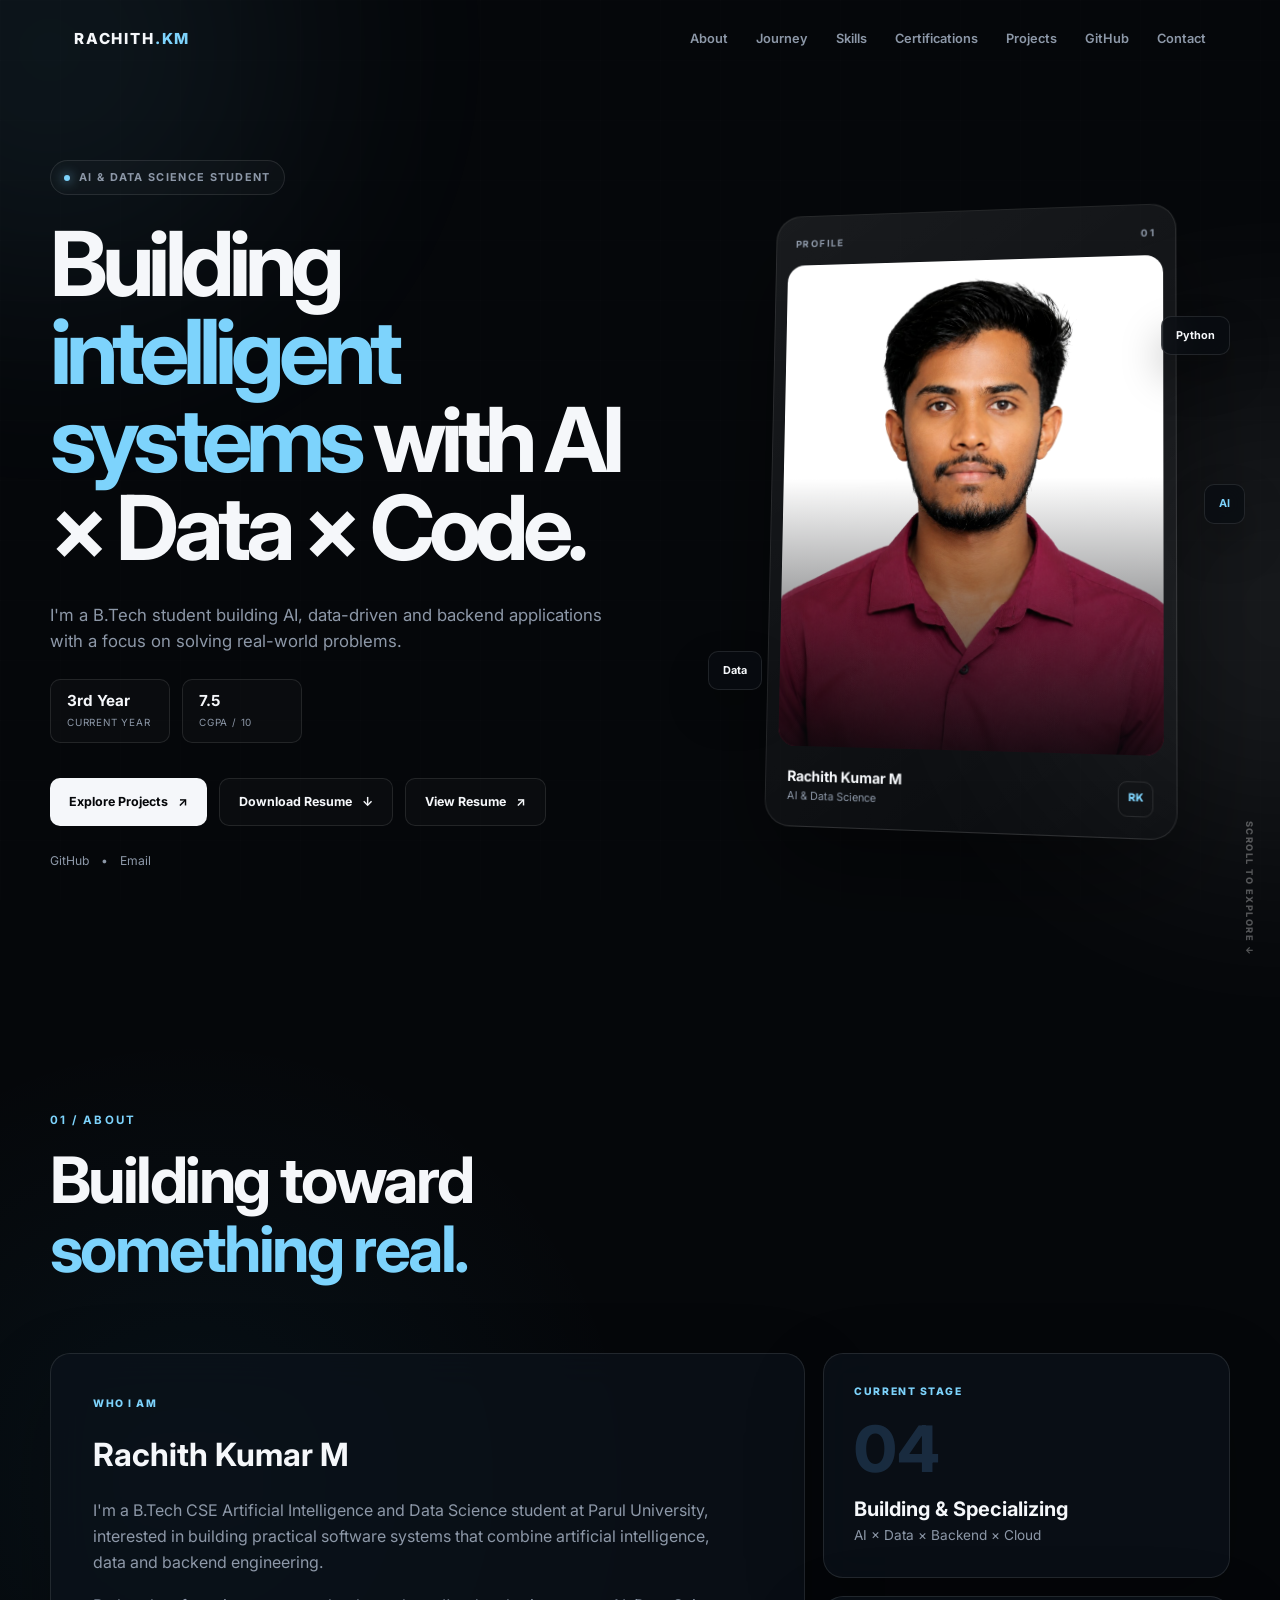
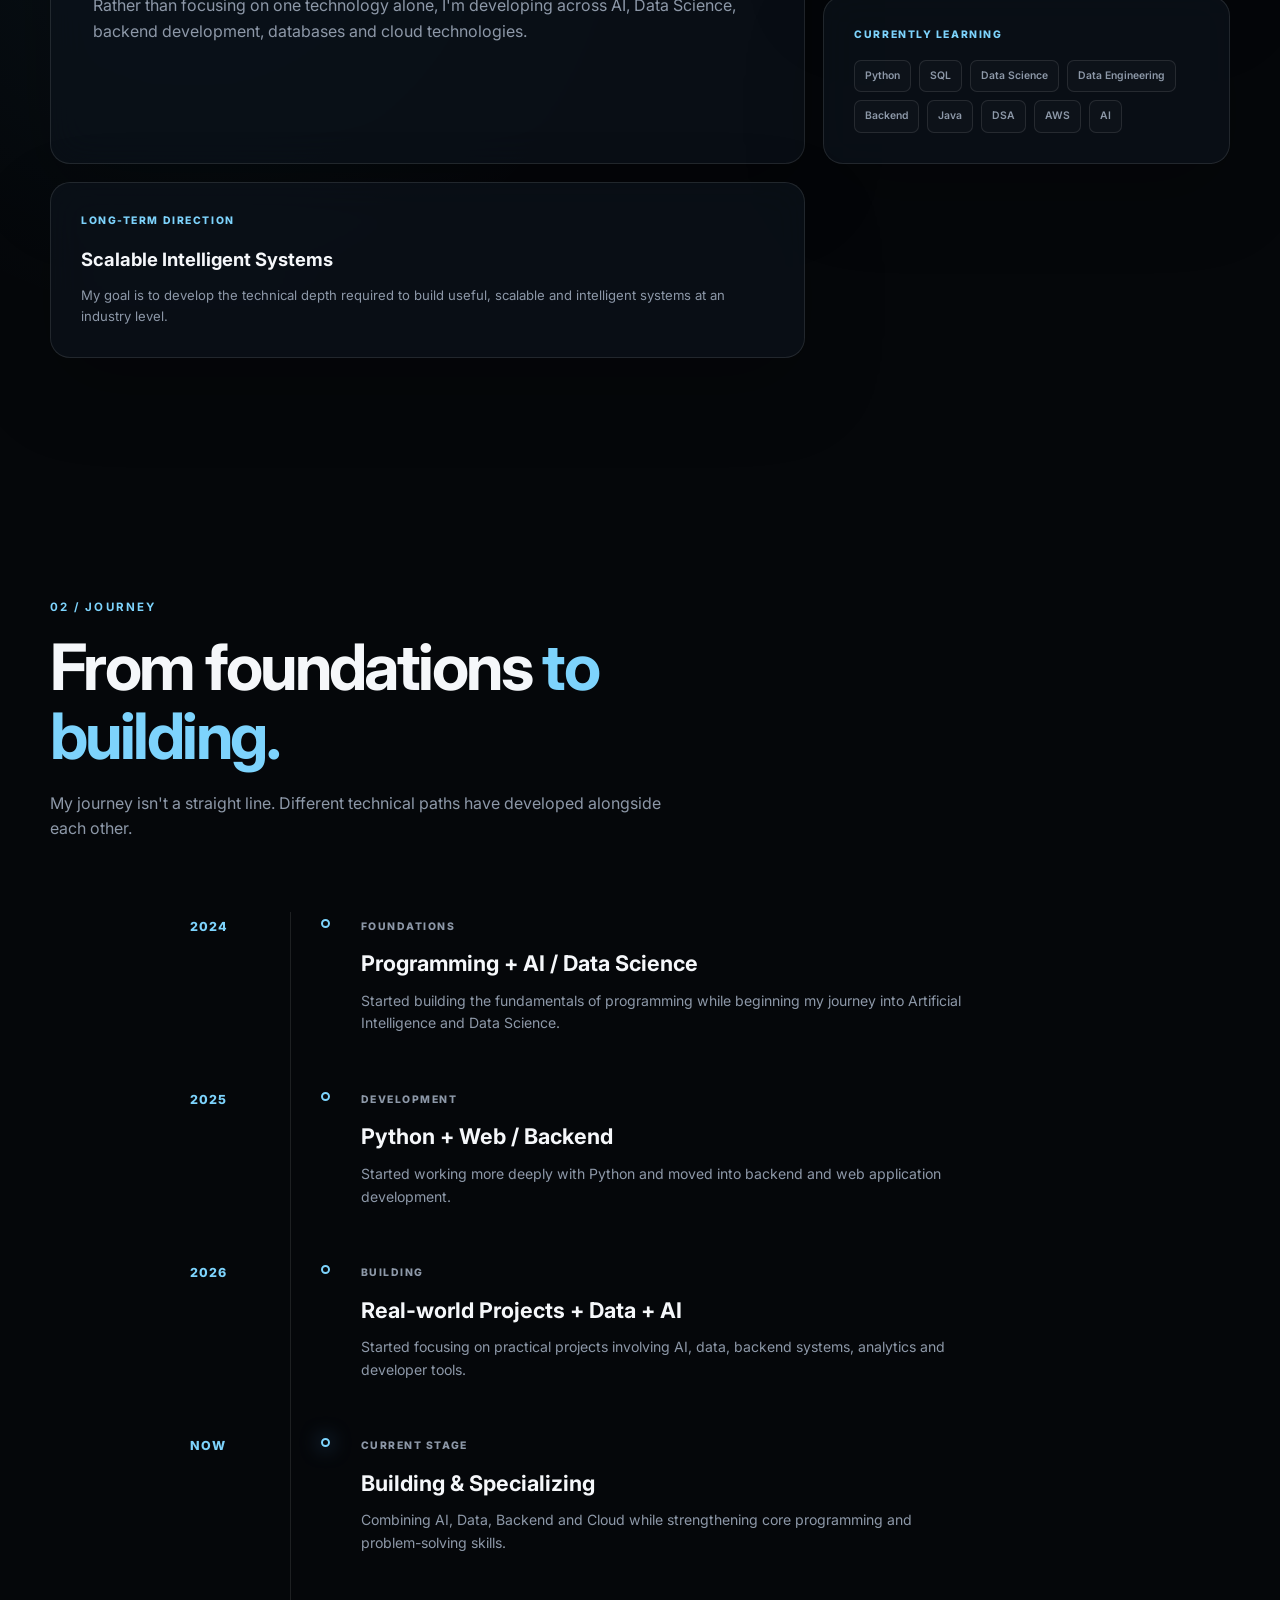
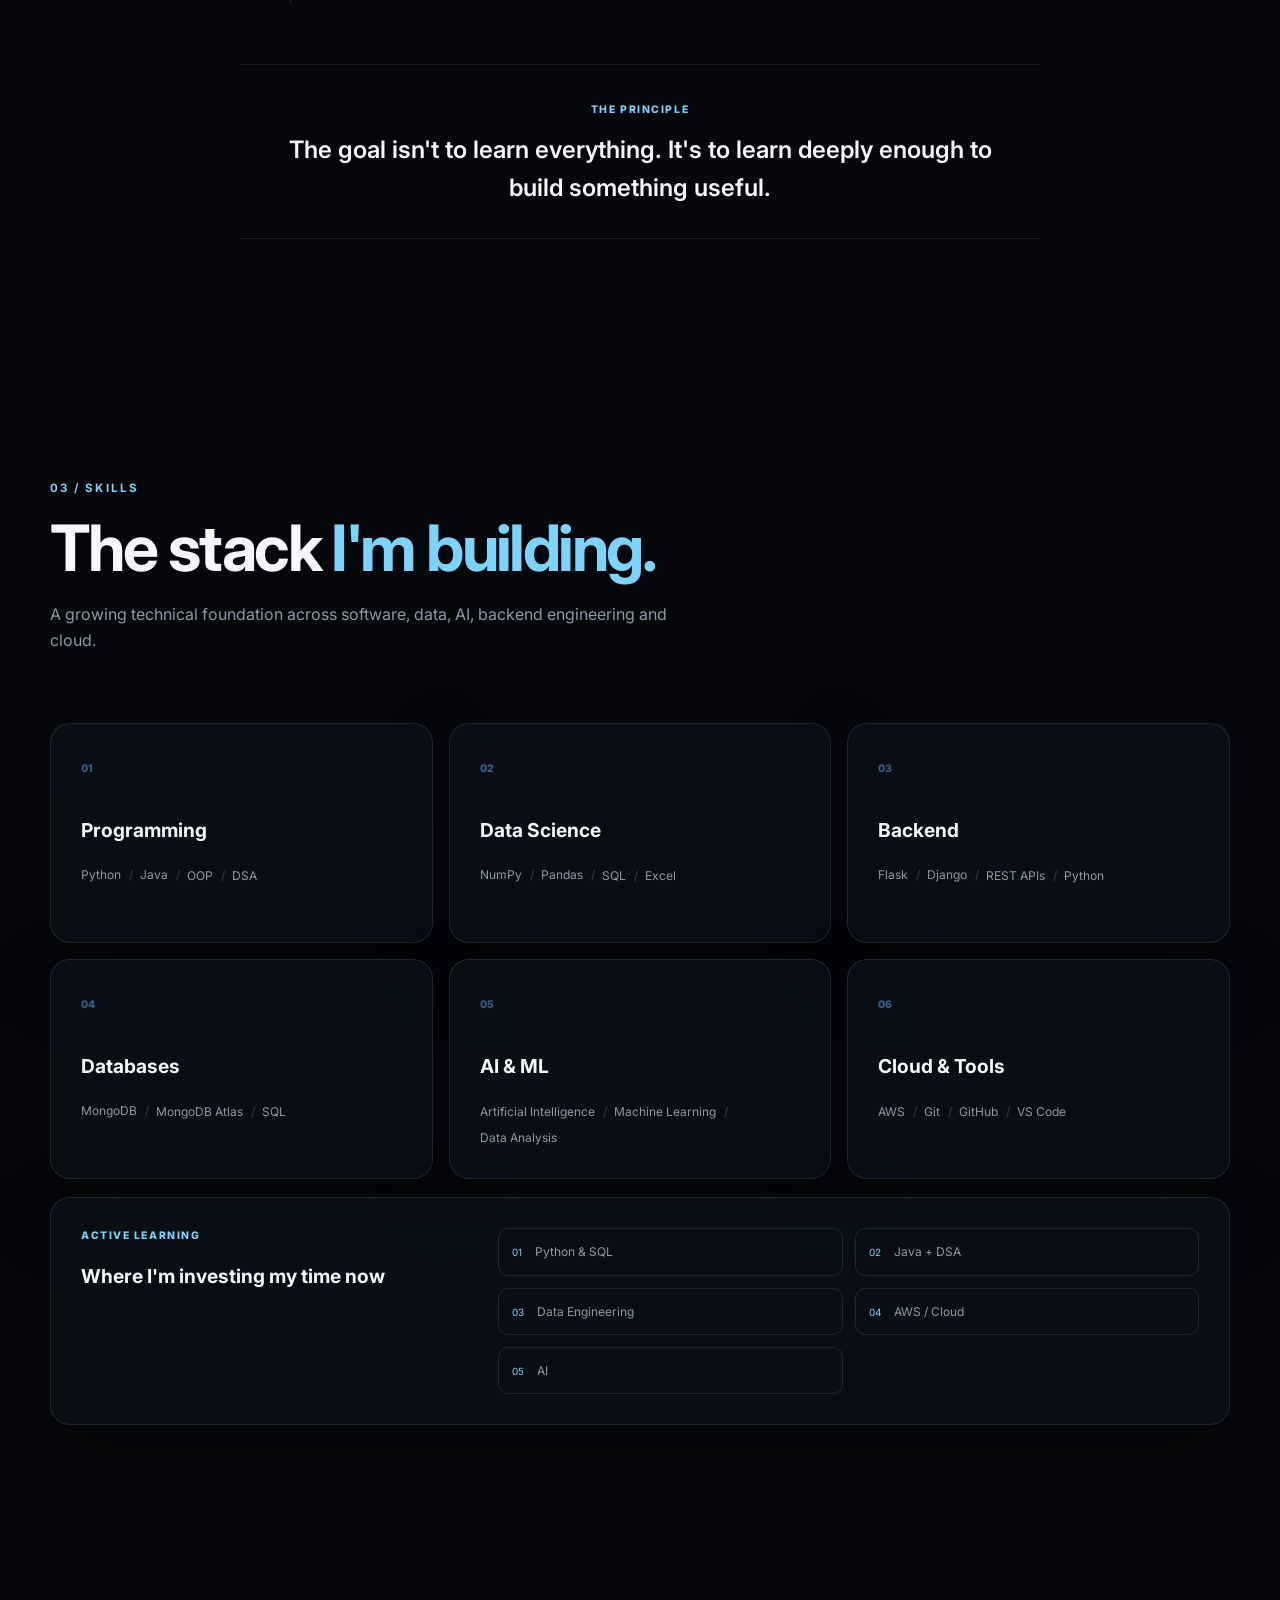
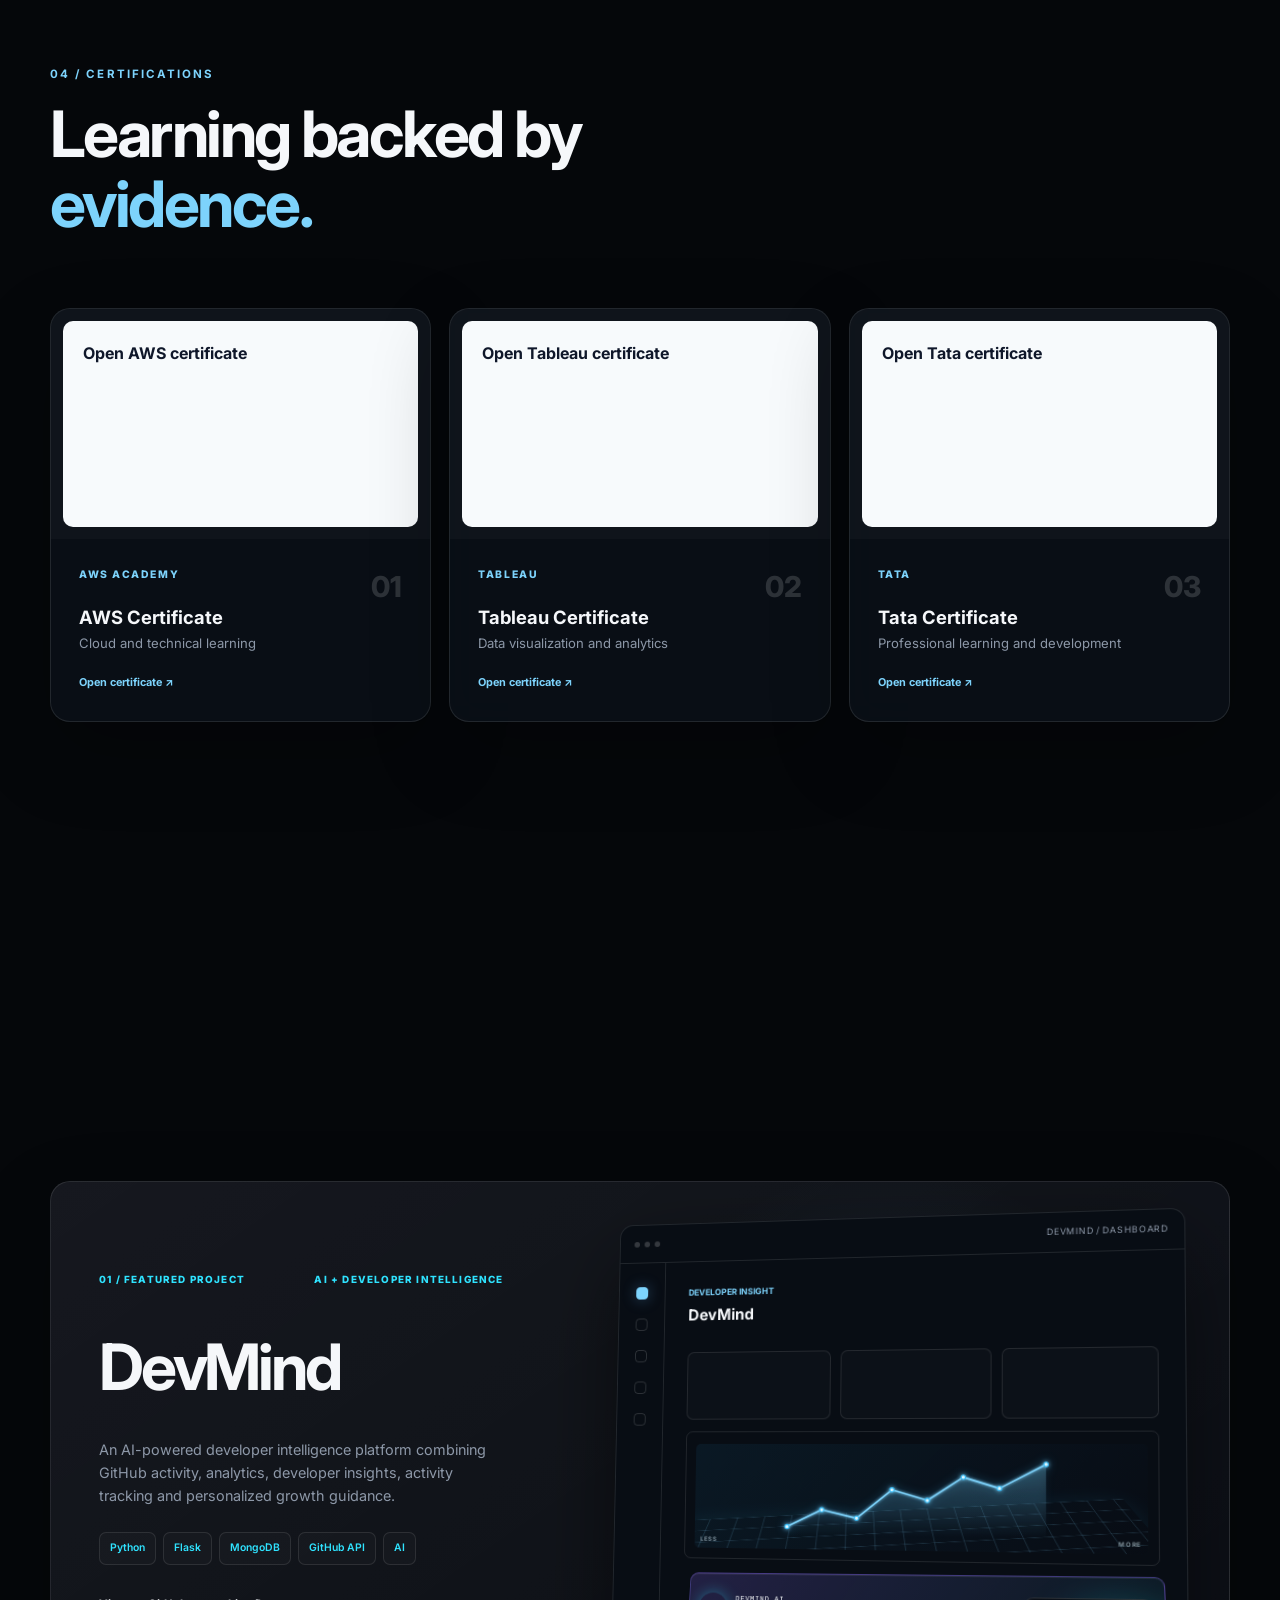
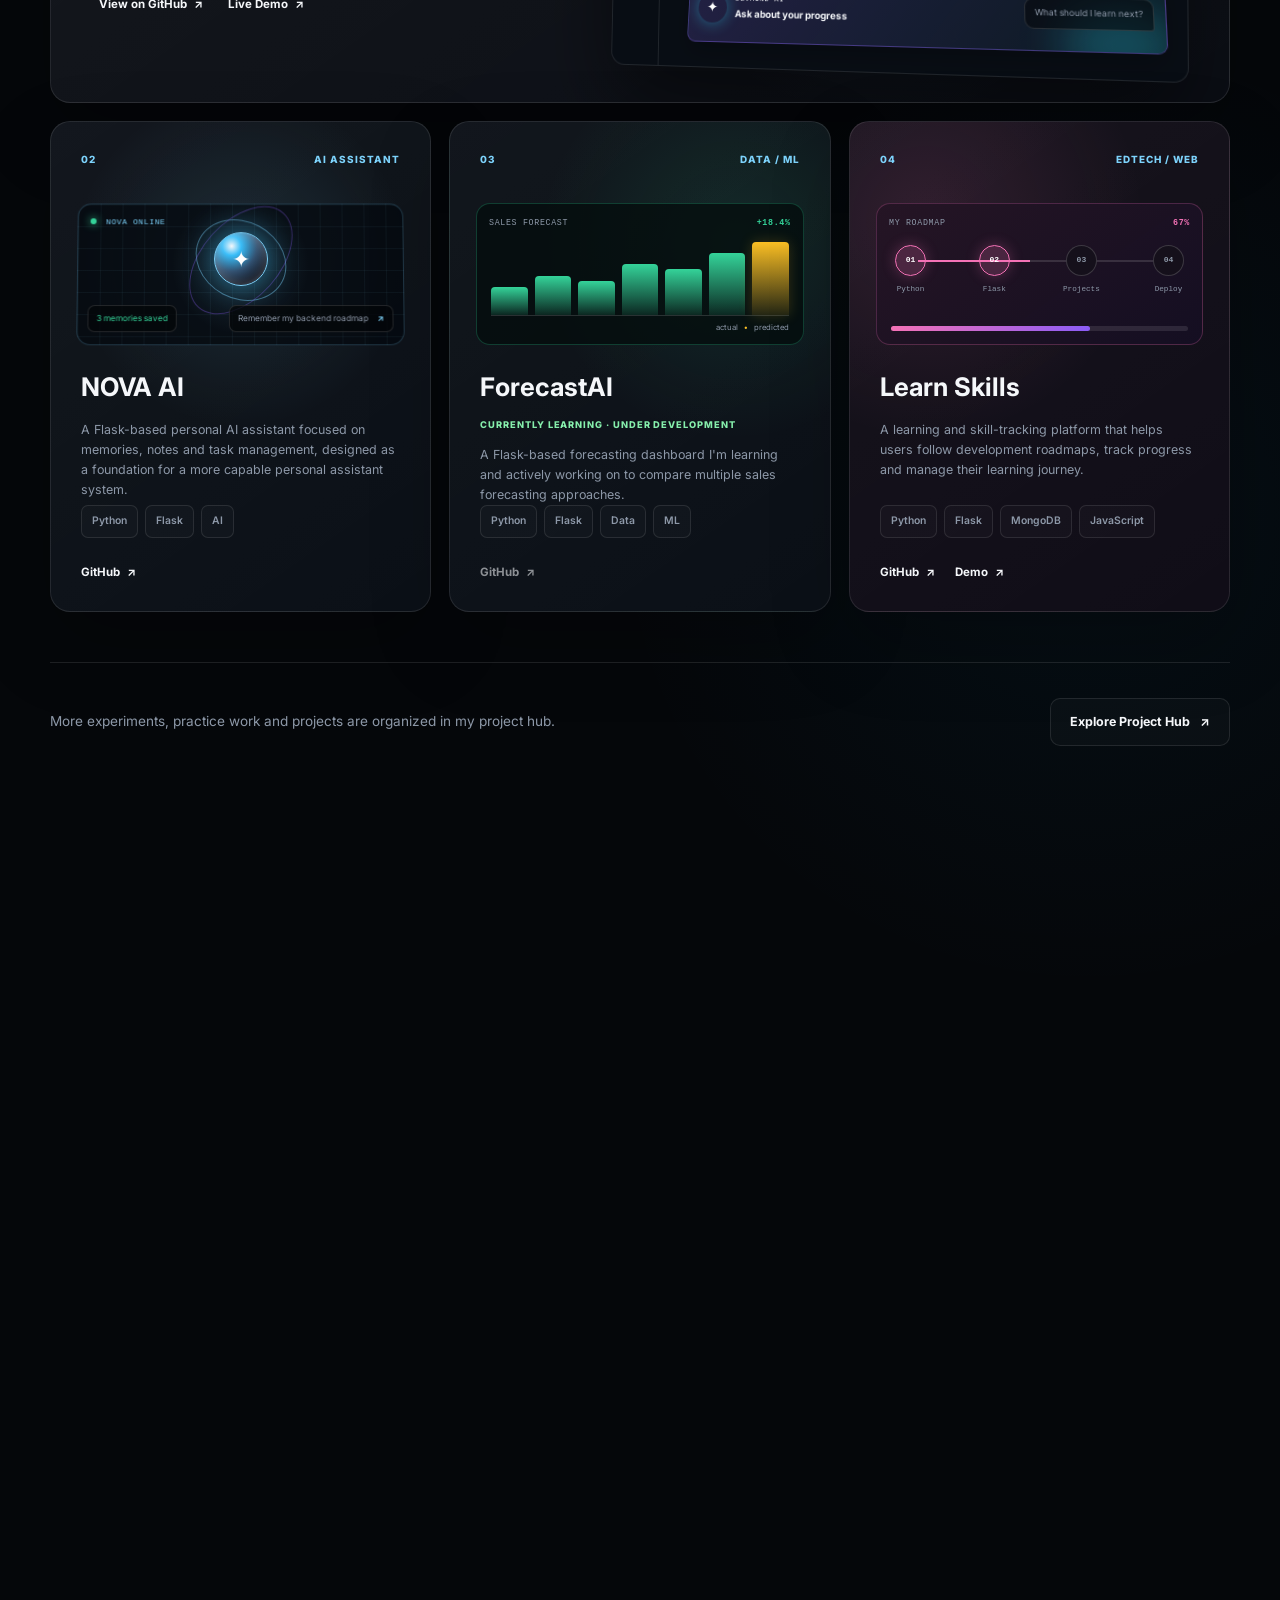
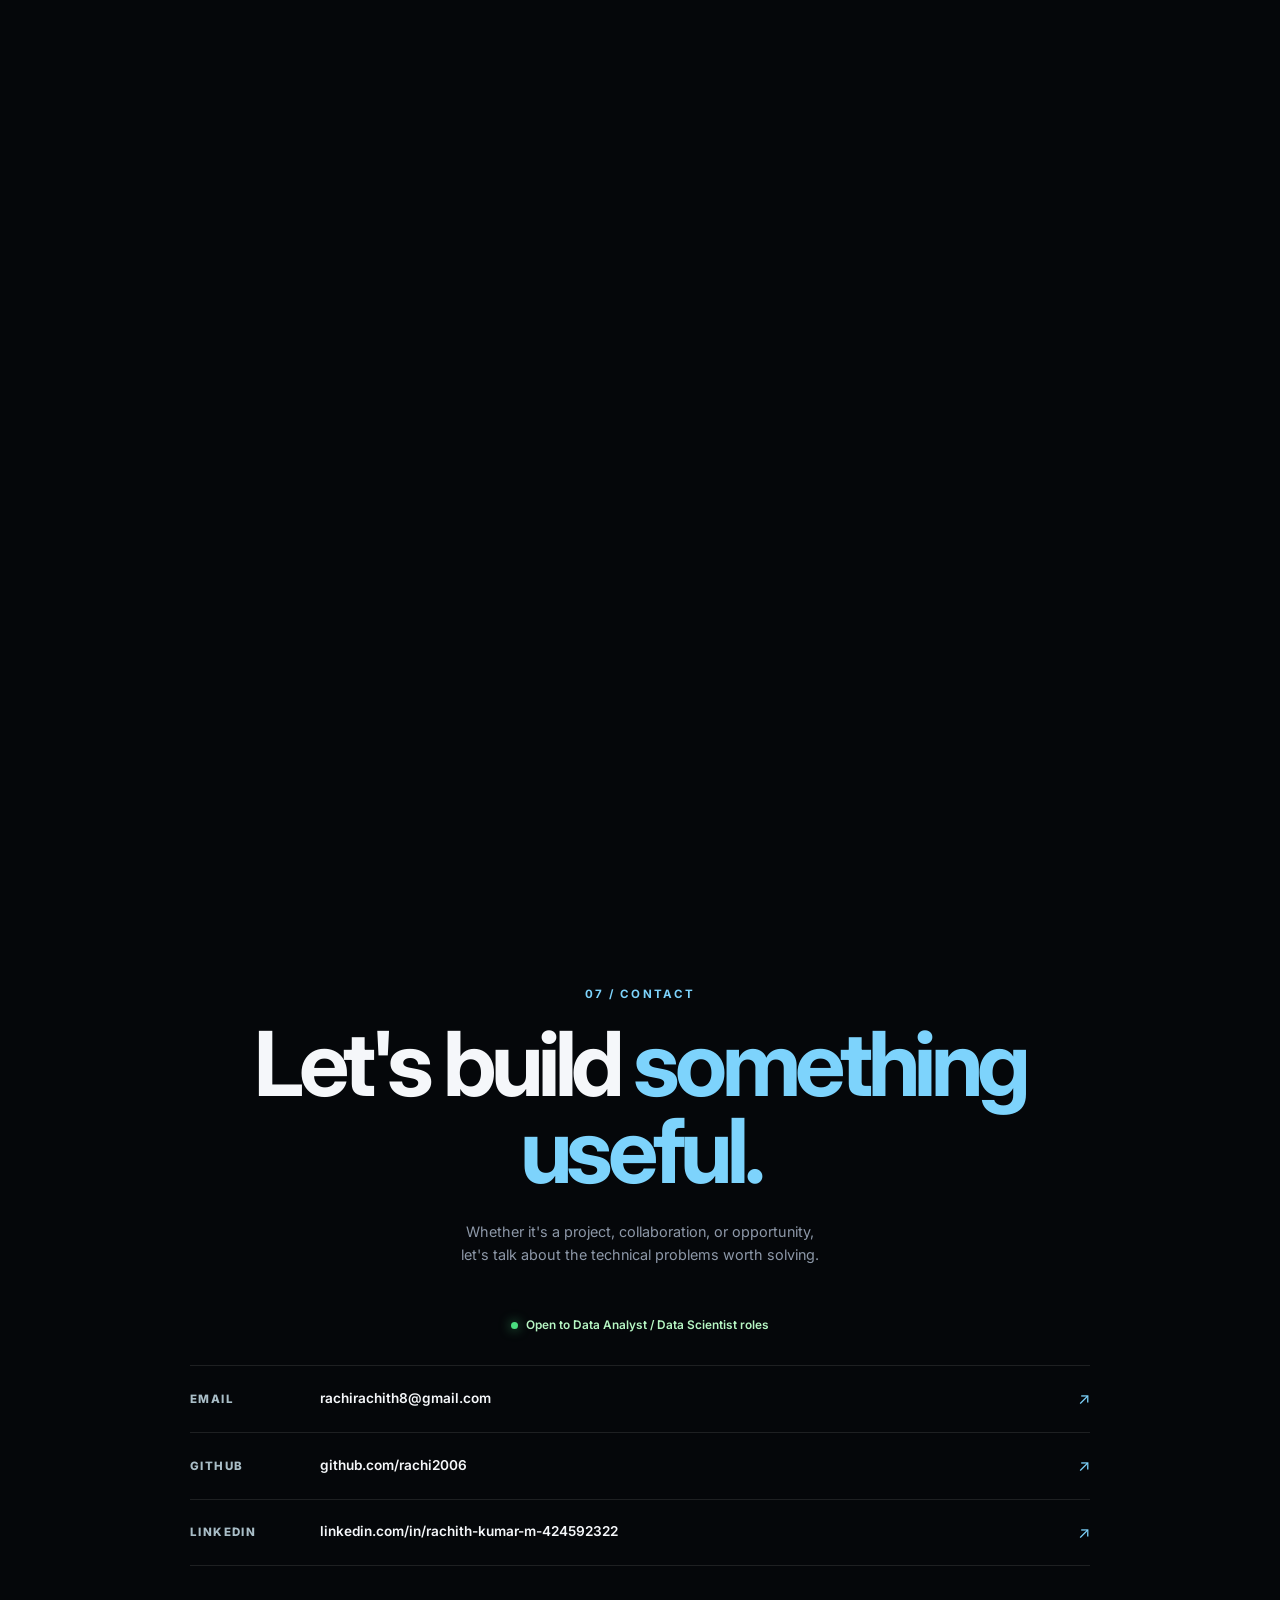
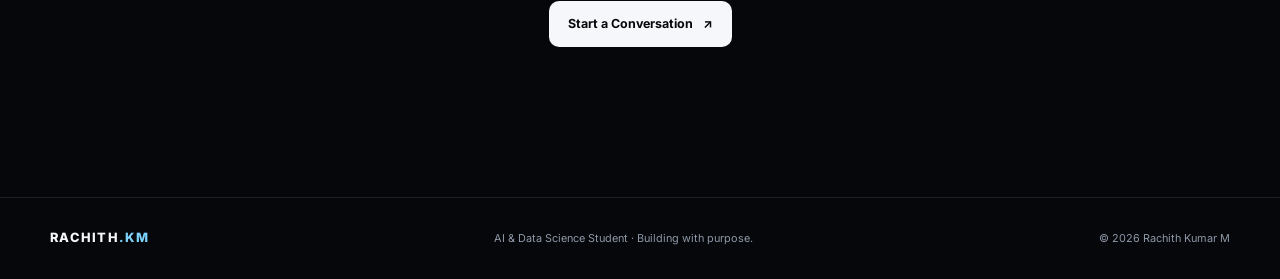
==== commit 67124401: "updated version" ====
--- a/index.html
+++ b/index.html
@@ -1217,12 +1217,12 @@
                             </a>
 
                             <a
-                                href="https://learn-skills.onrender.com"
+                                href="assets/skillpath-demo.html"
                                 target="_blank"
                                 rel="noopener noreferrer"
                                 class="project-link"
                             >
-                                Live
+                                Demo
                                 <span>↗</span>
                             </a>
 
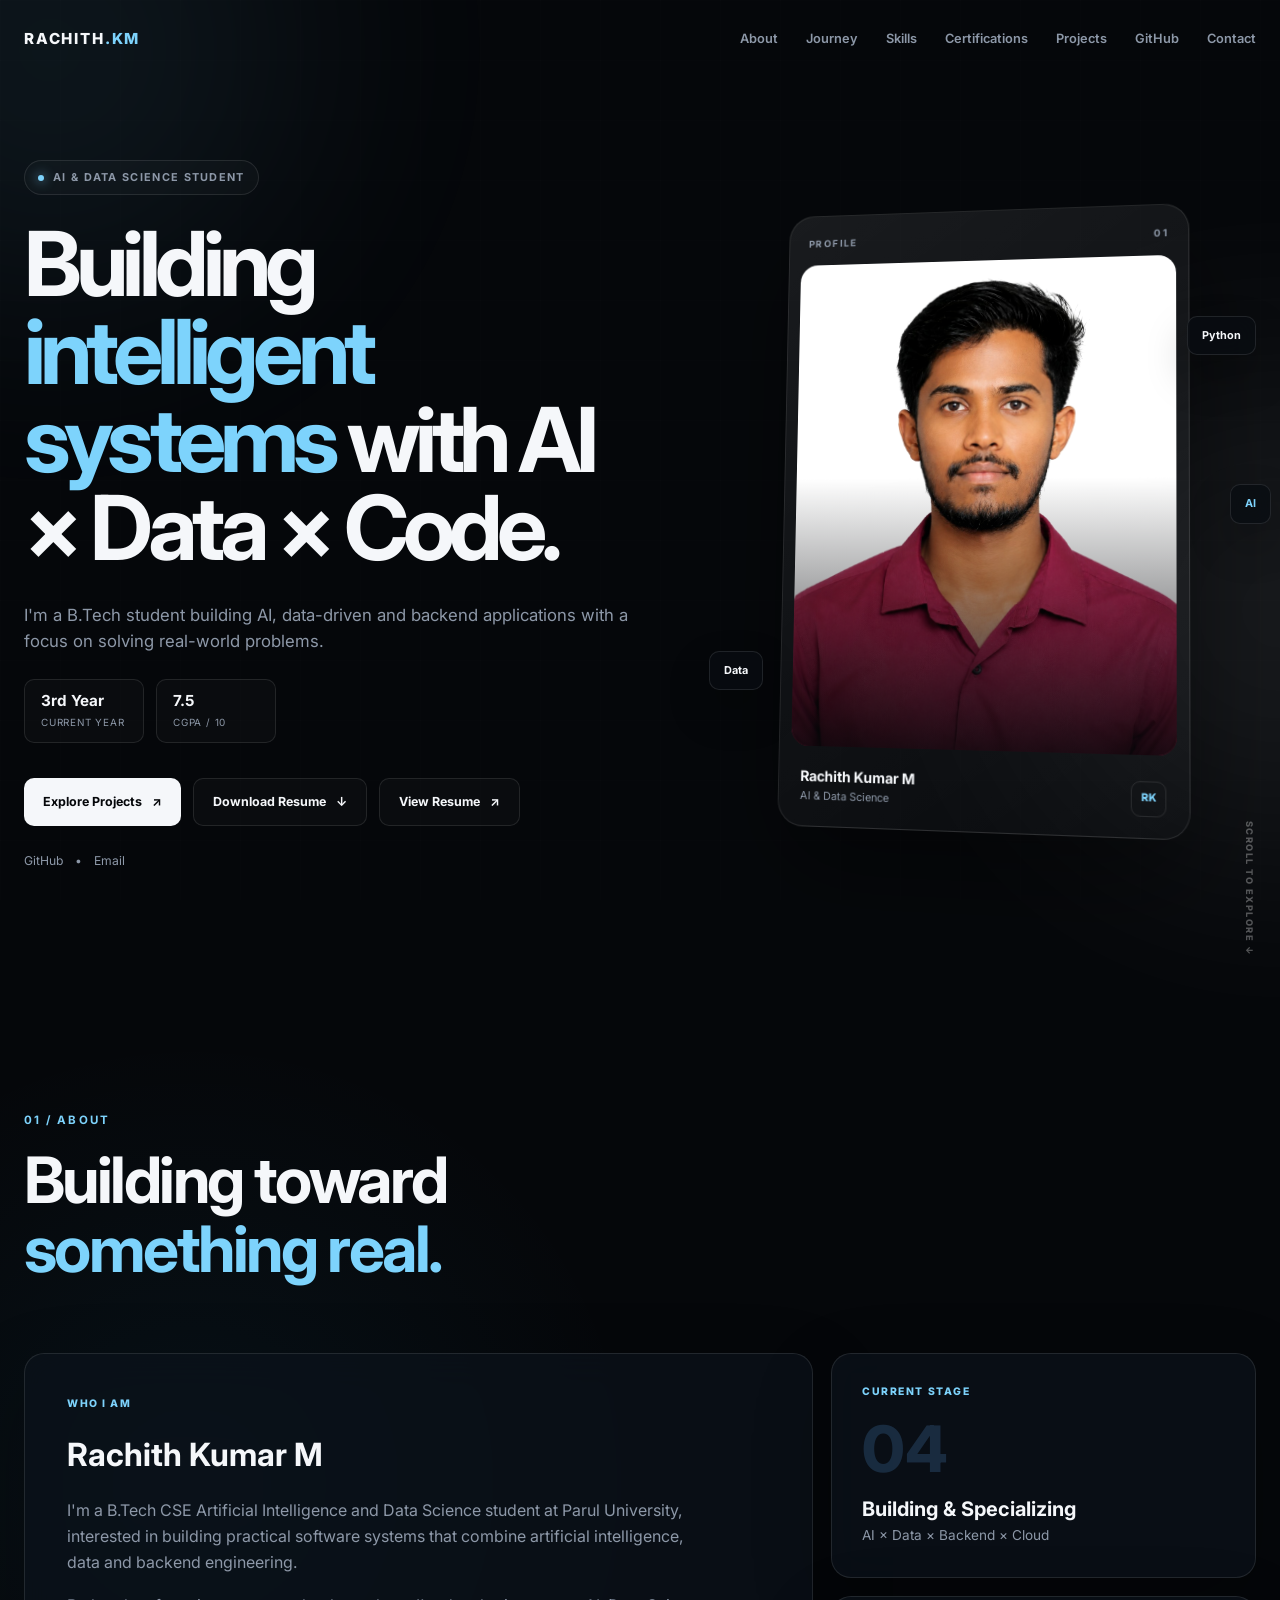
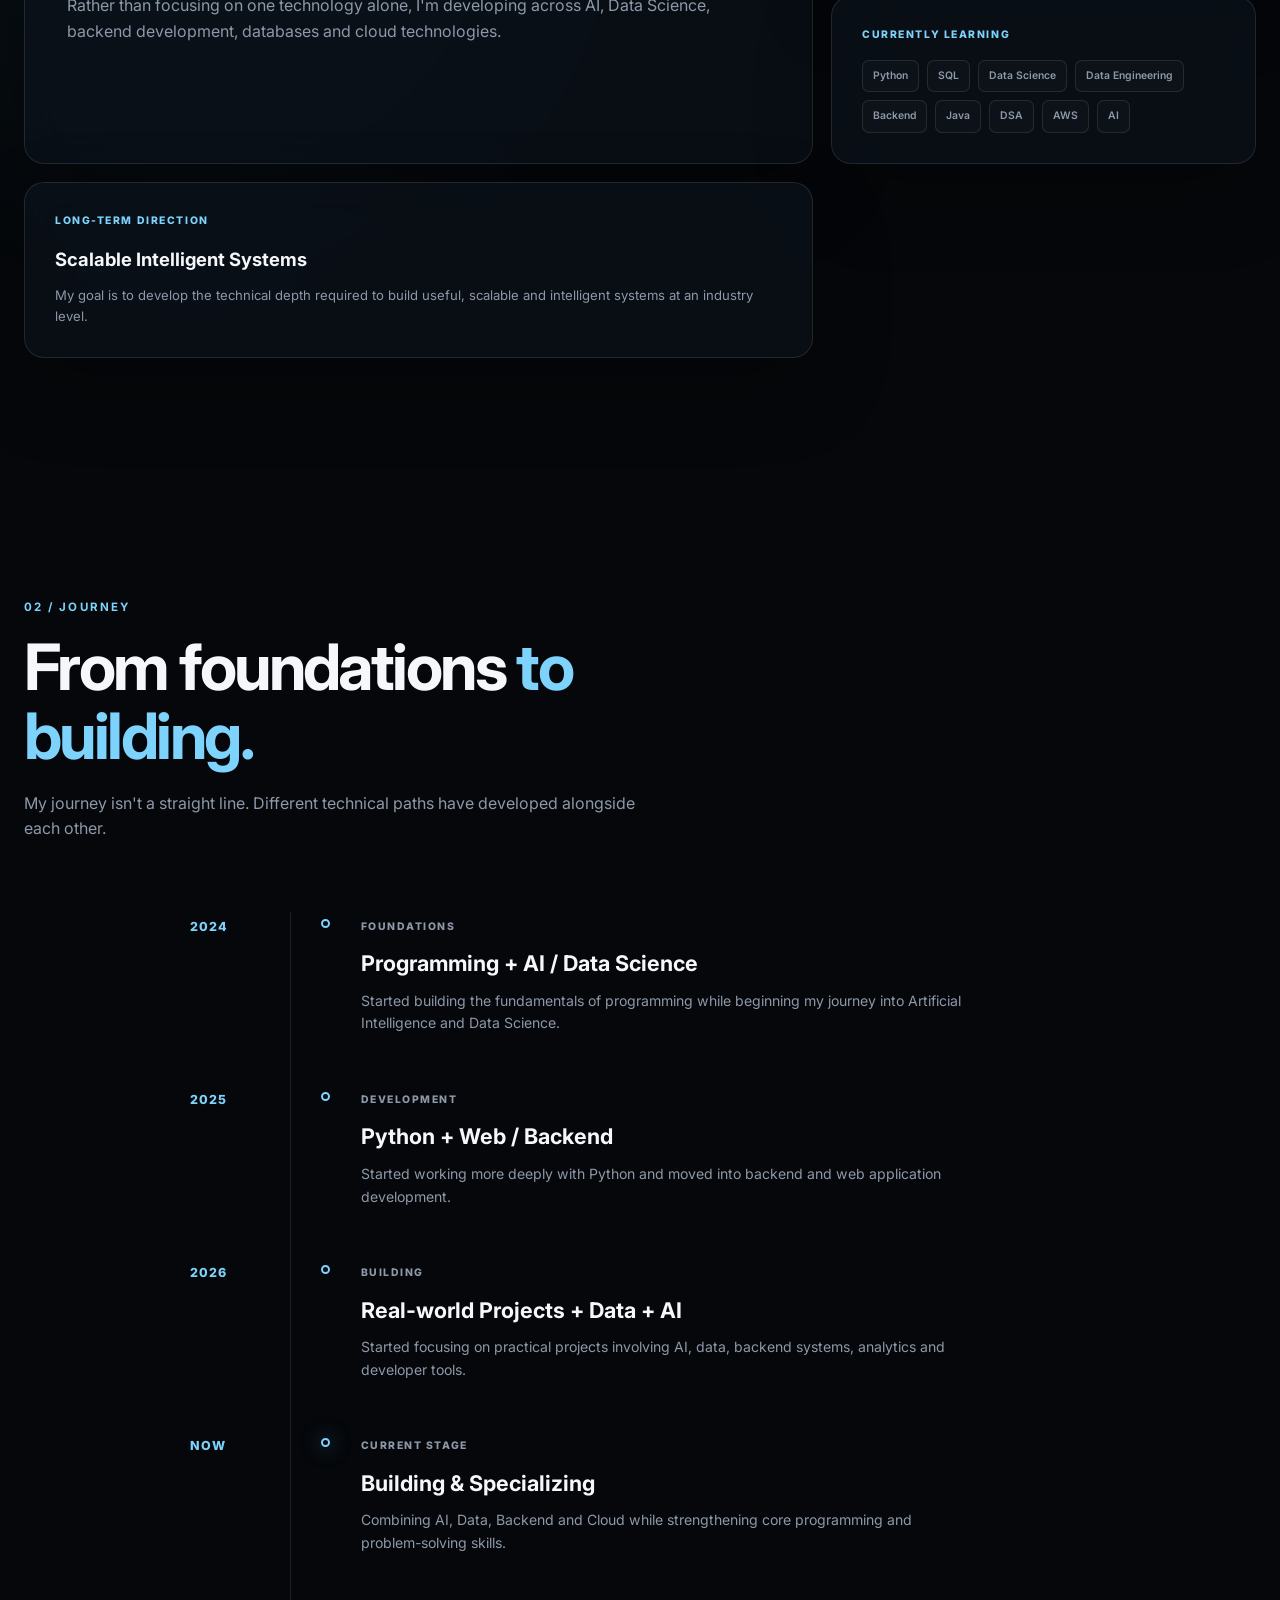
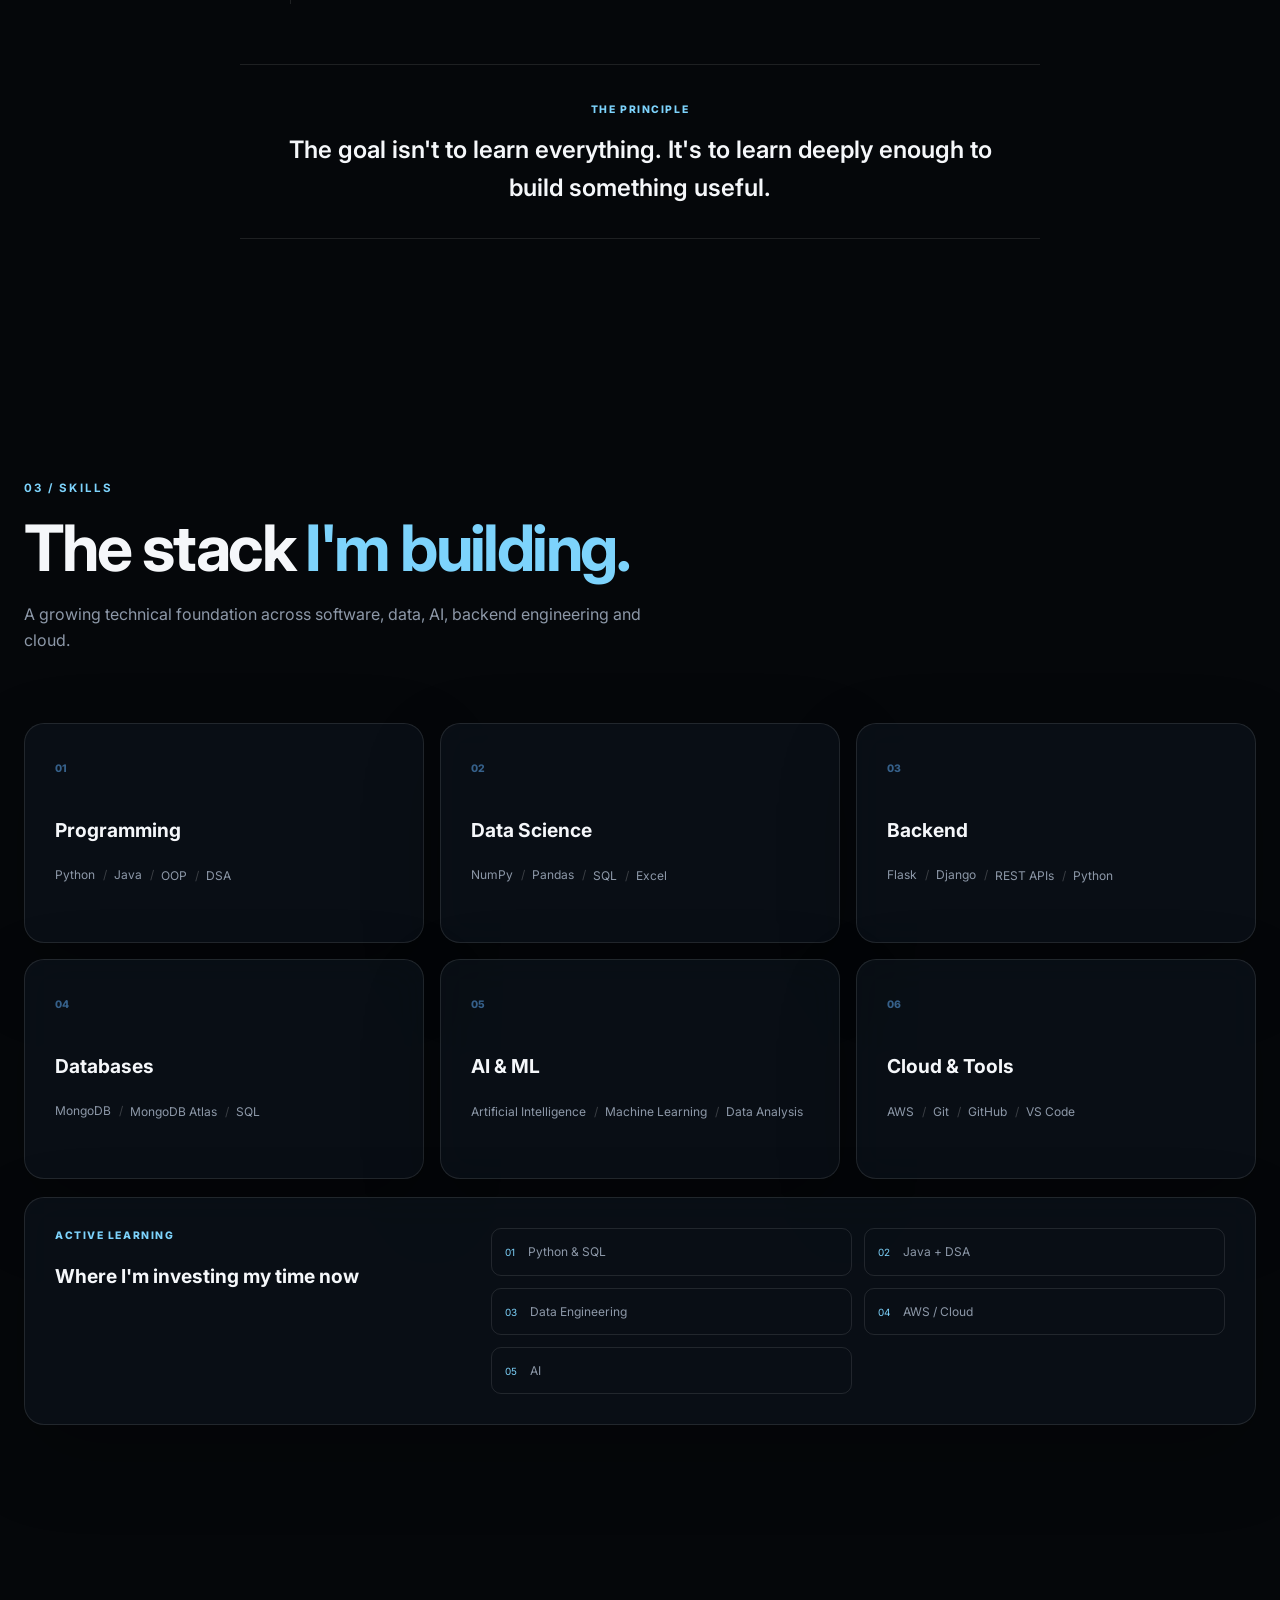
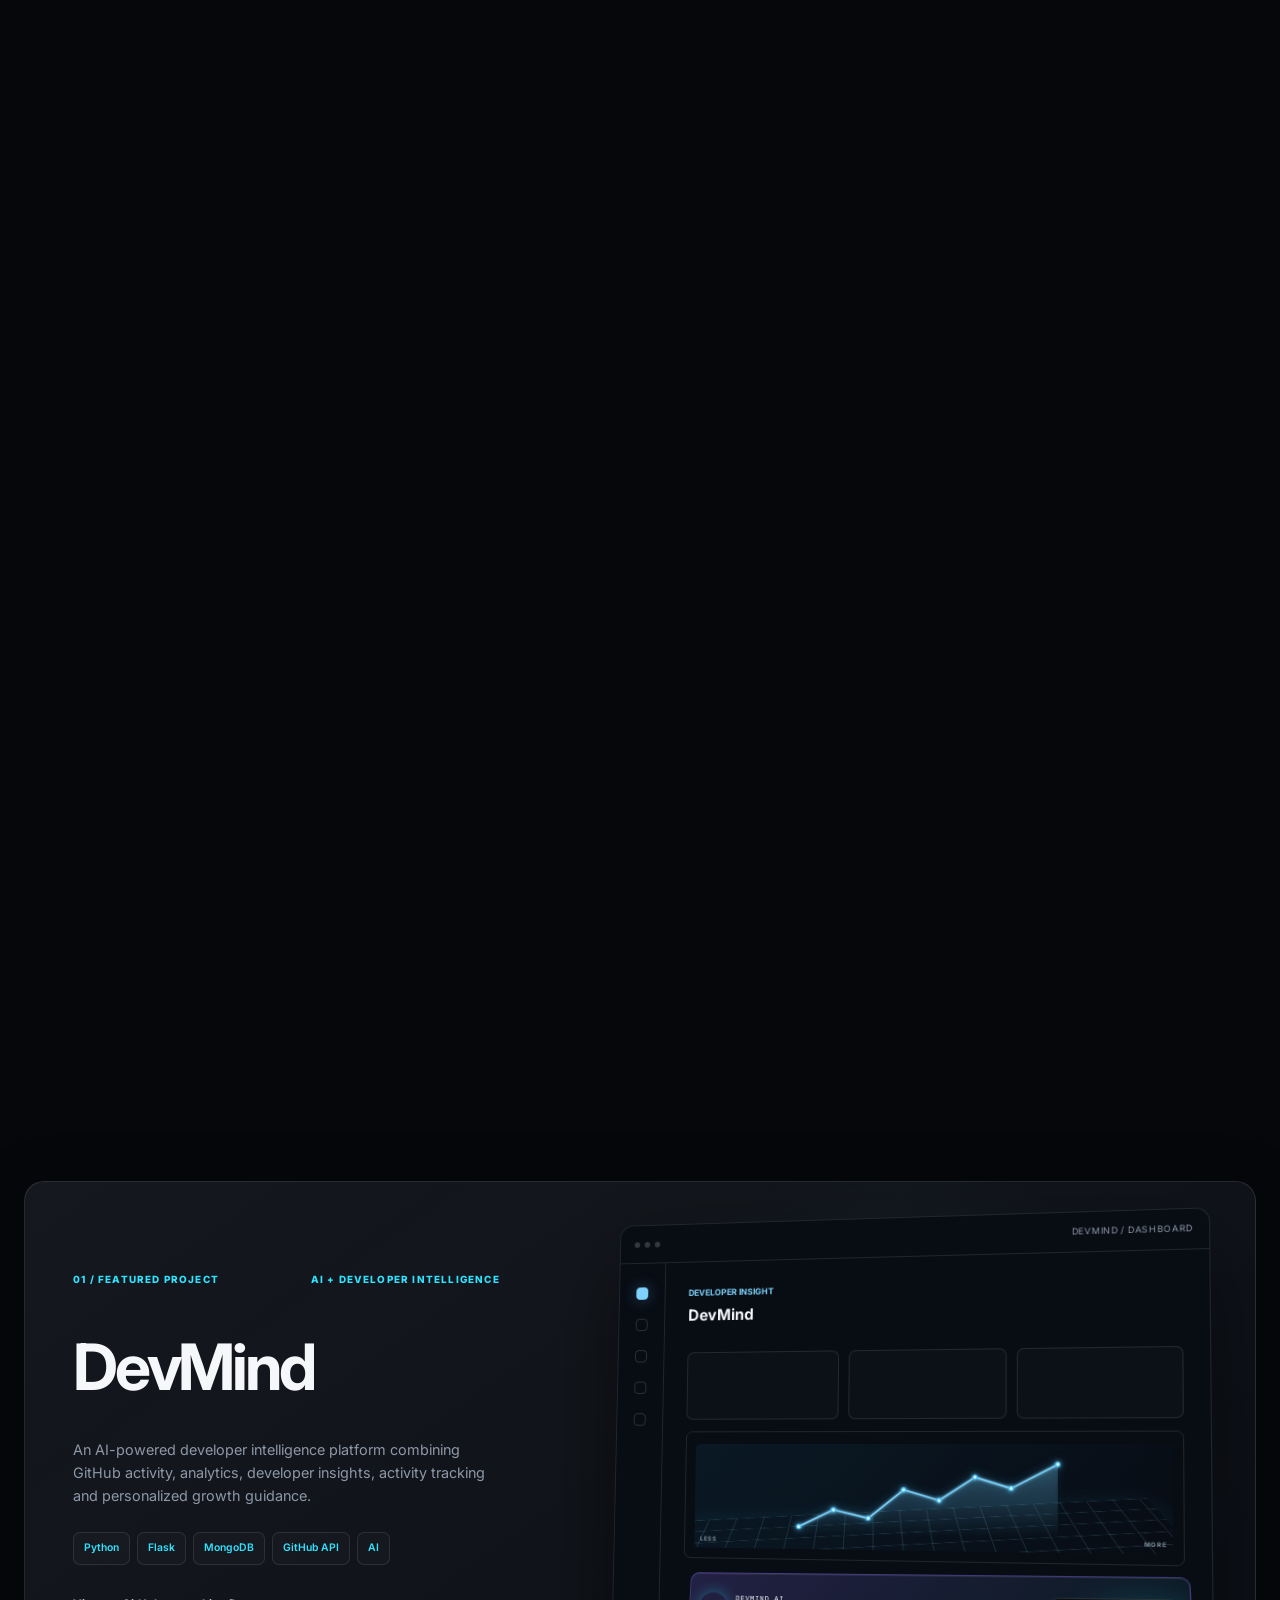
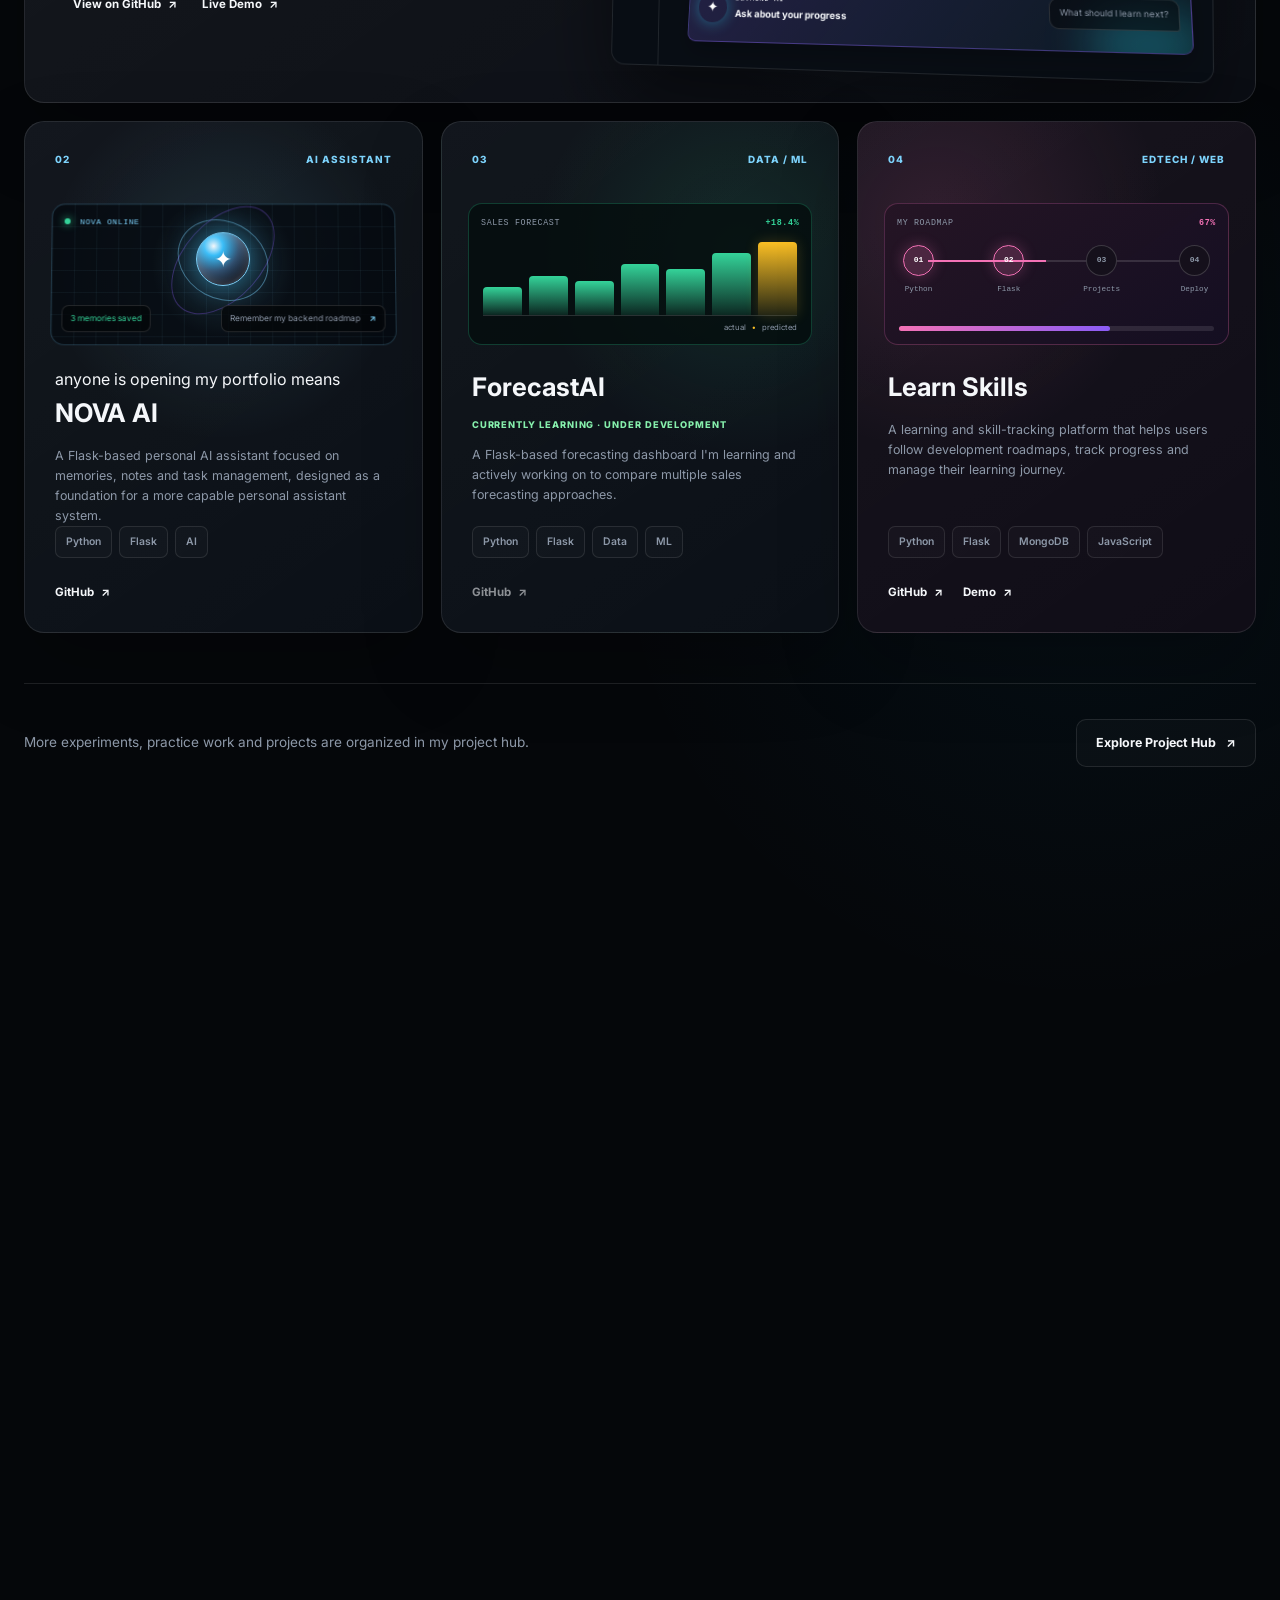
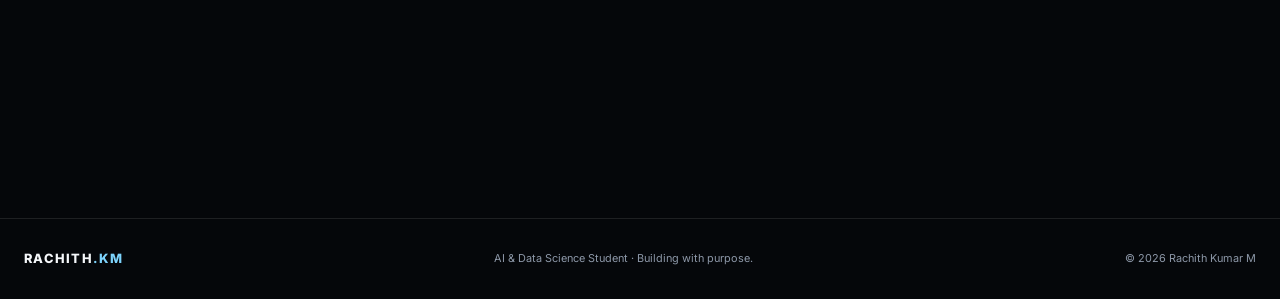
==== commit 0d28499f: "updated portfolio" ====
--- a/index.html
+++ b/index.html
@@ -1071,7 +1071,7 @@
                             <div class="nova-project-prompt">Remember my backend roadmap <b>↗</b></div>
                             <div class="nova-project-memory">3 memories saved</div>
                         </div>
-
+ anyone is opening my portfolio means 
                         <h3>
                             NOVA AI
                         </h3>
--- a/css/style.css
+++ b/css/style.css
@@ -18,7 +18,7 @@
 
     --border: rgba(255, 255, 255, 0.1);
 
-    --max-width: 1180px;
+    --max-width: 1440px;
 
     --radius: 20px;
 
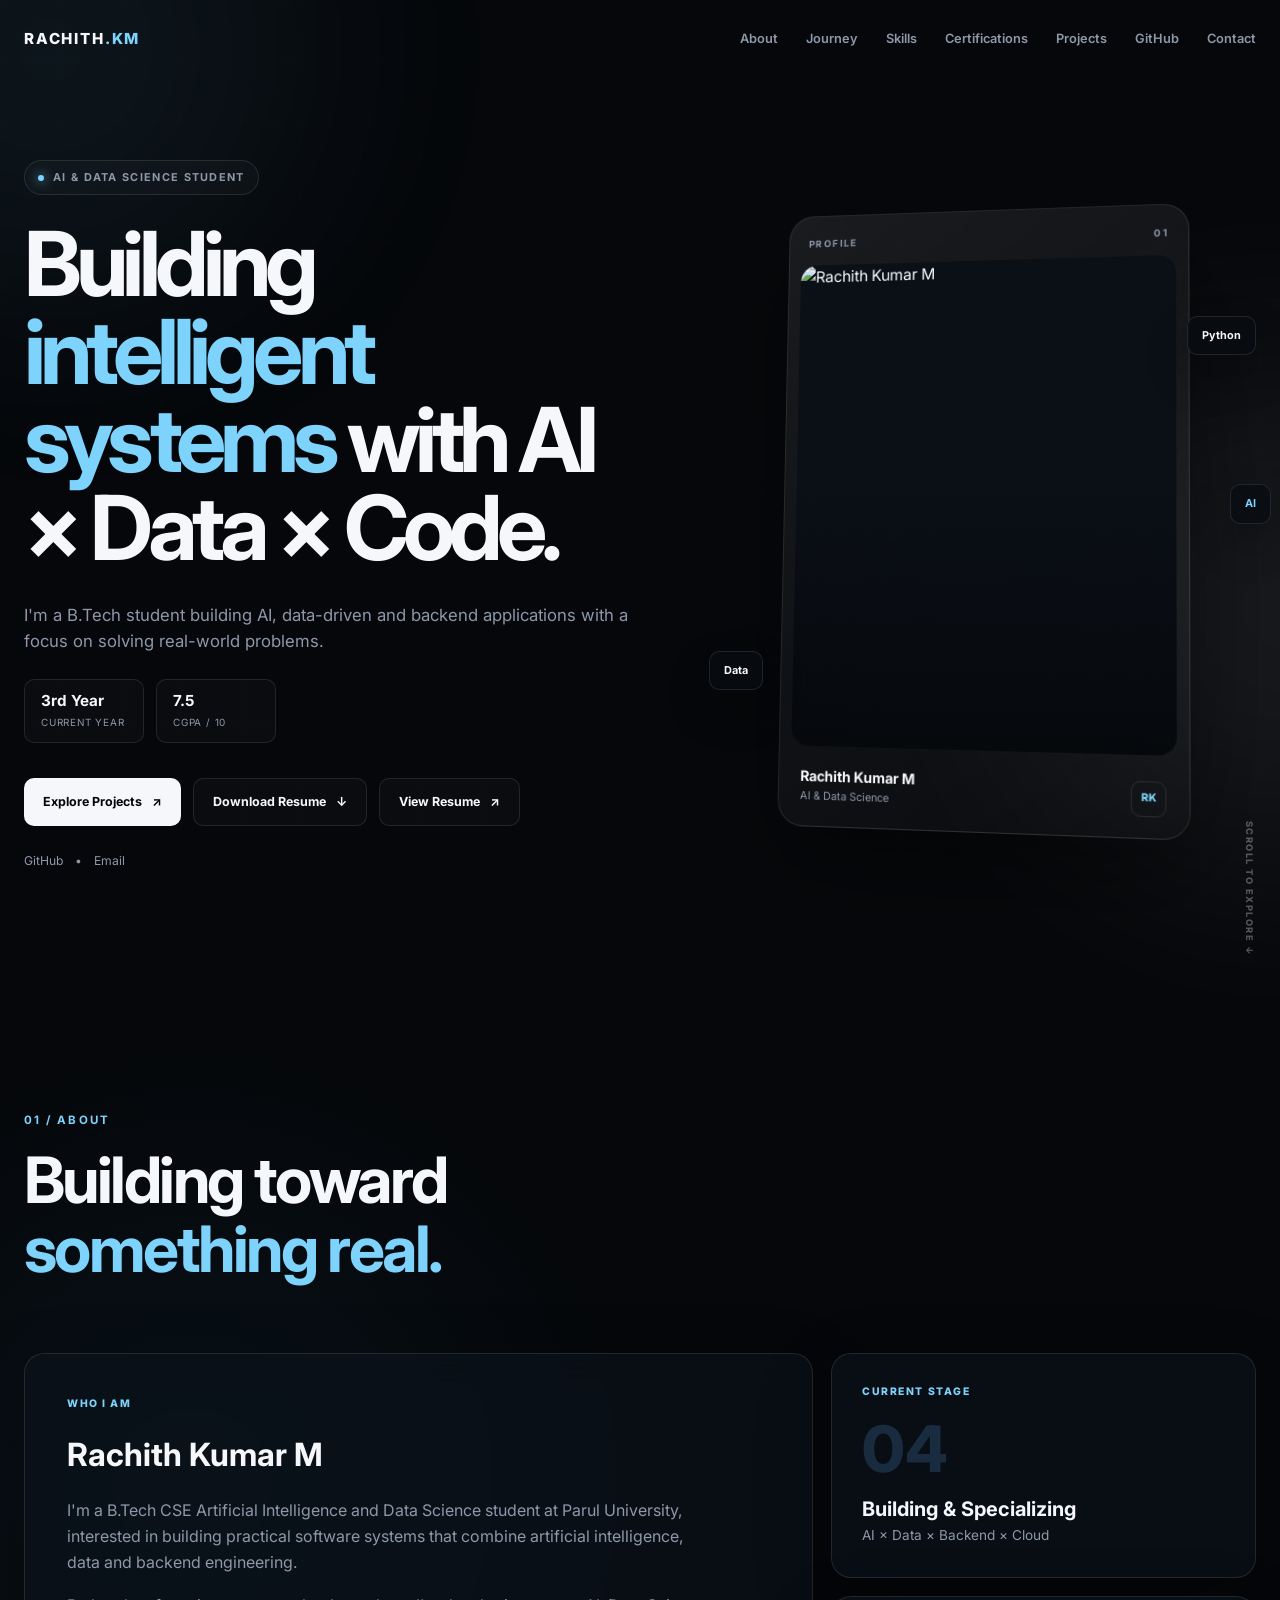
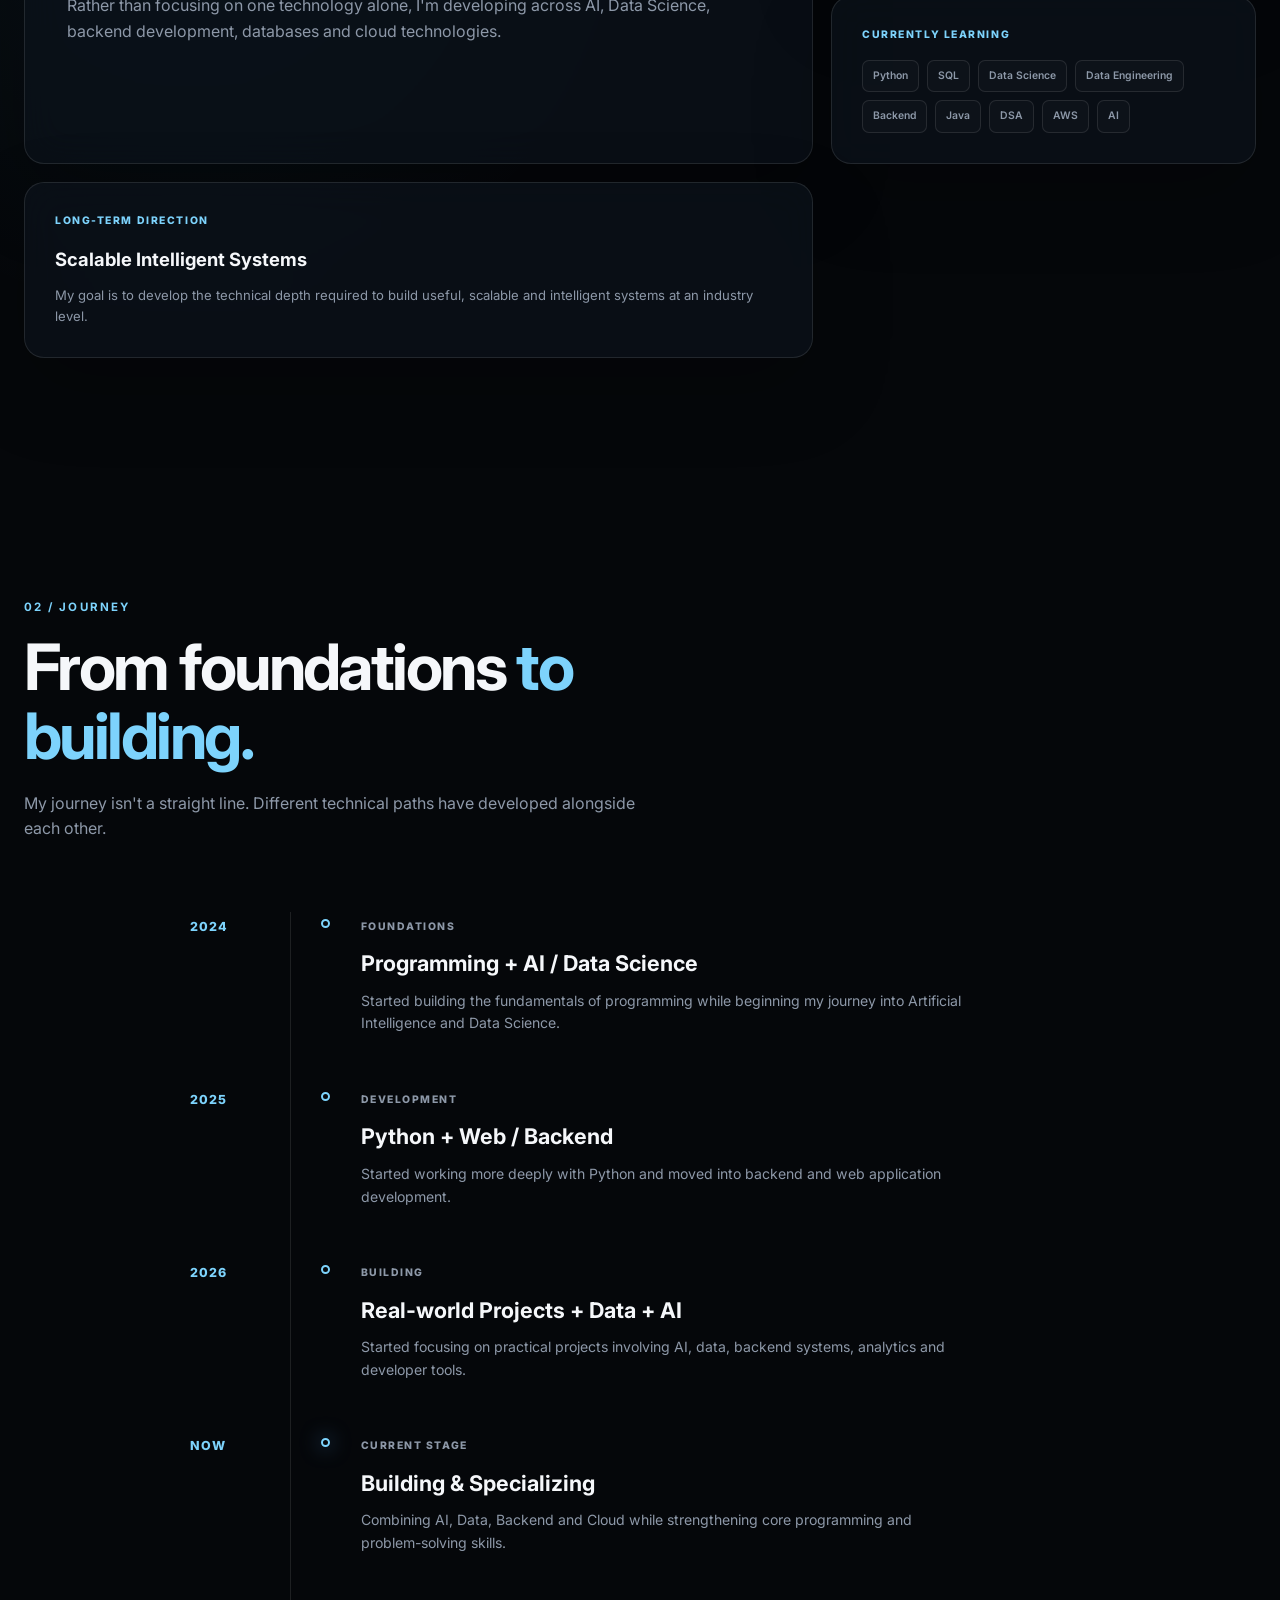
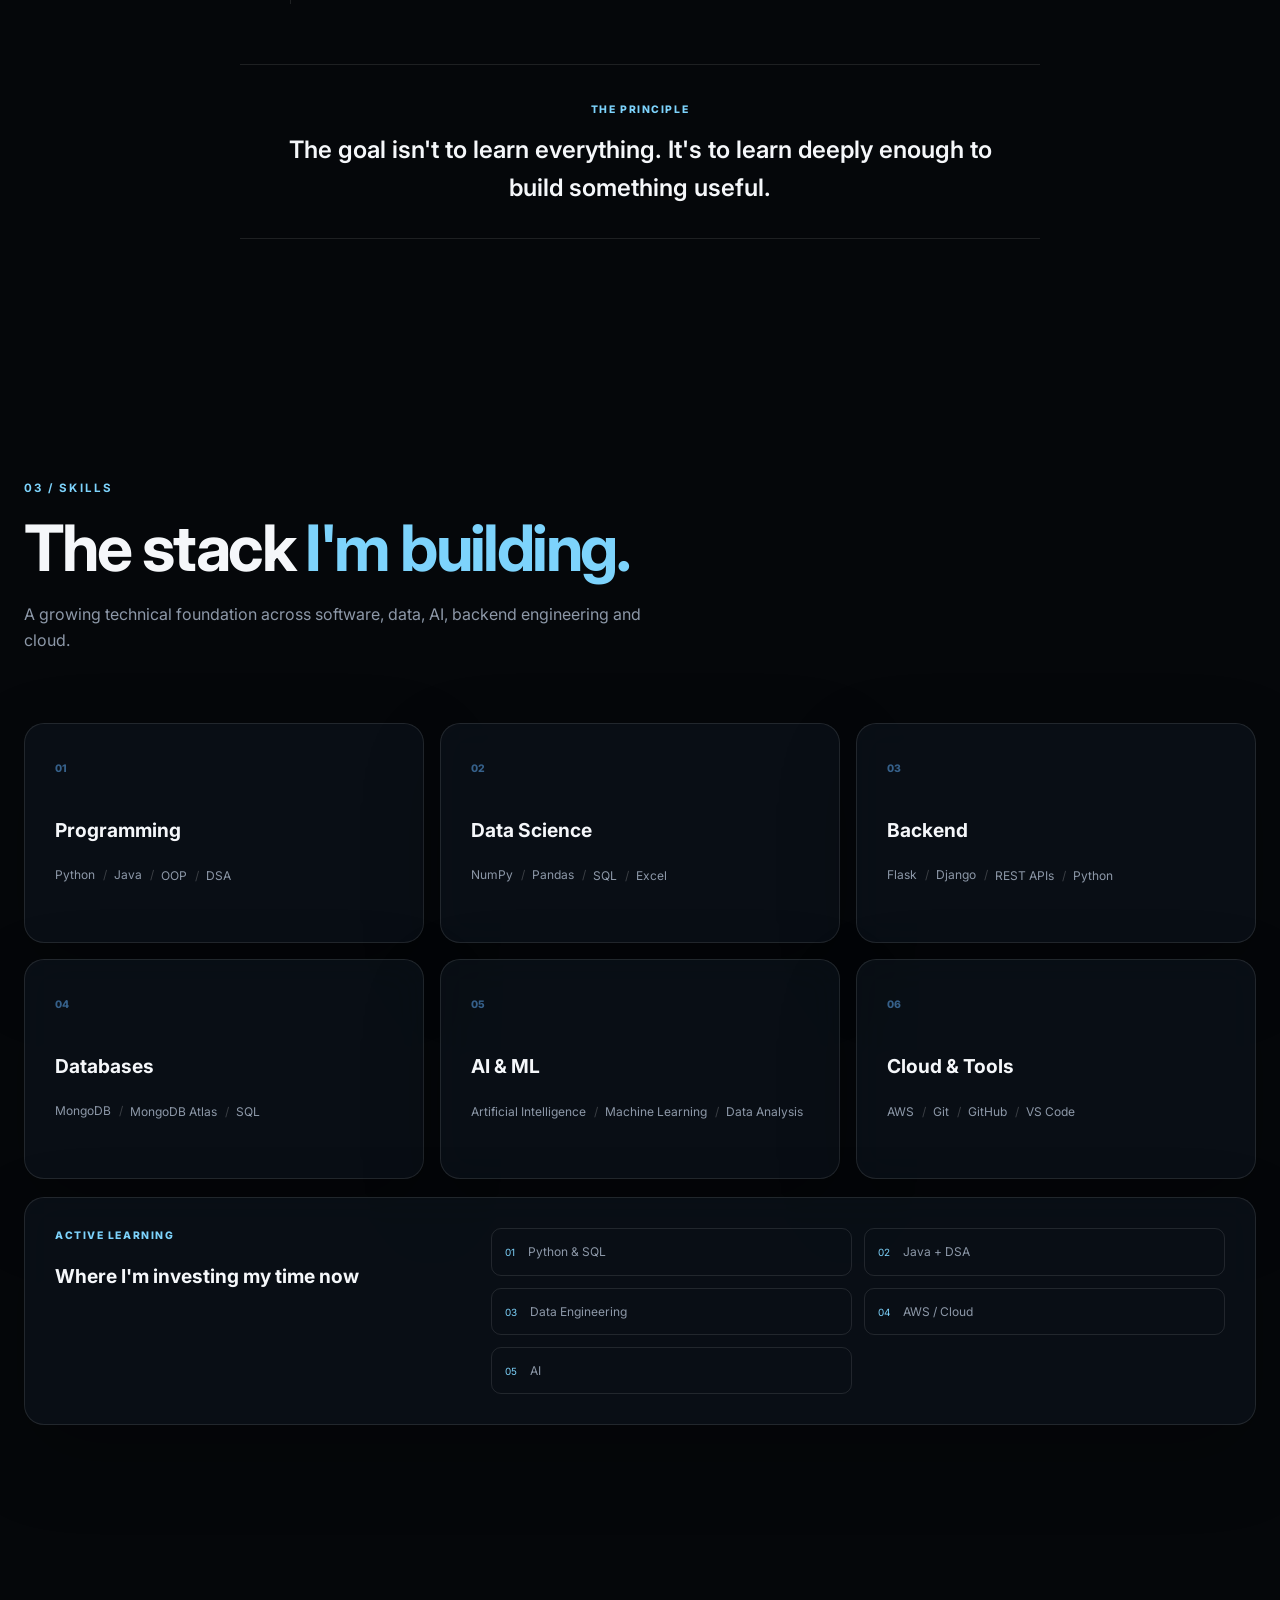
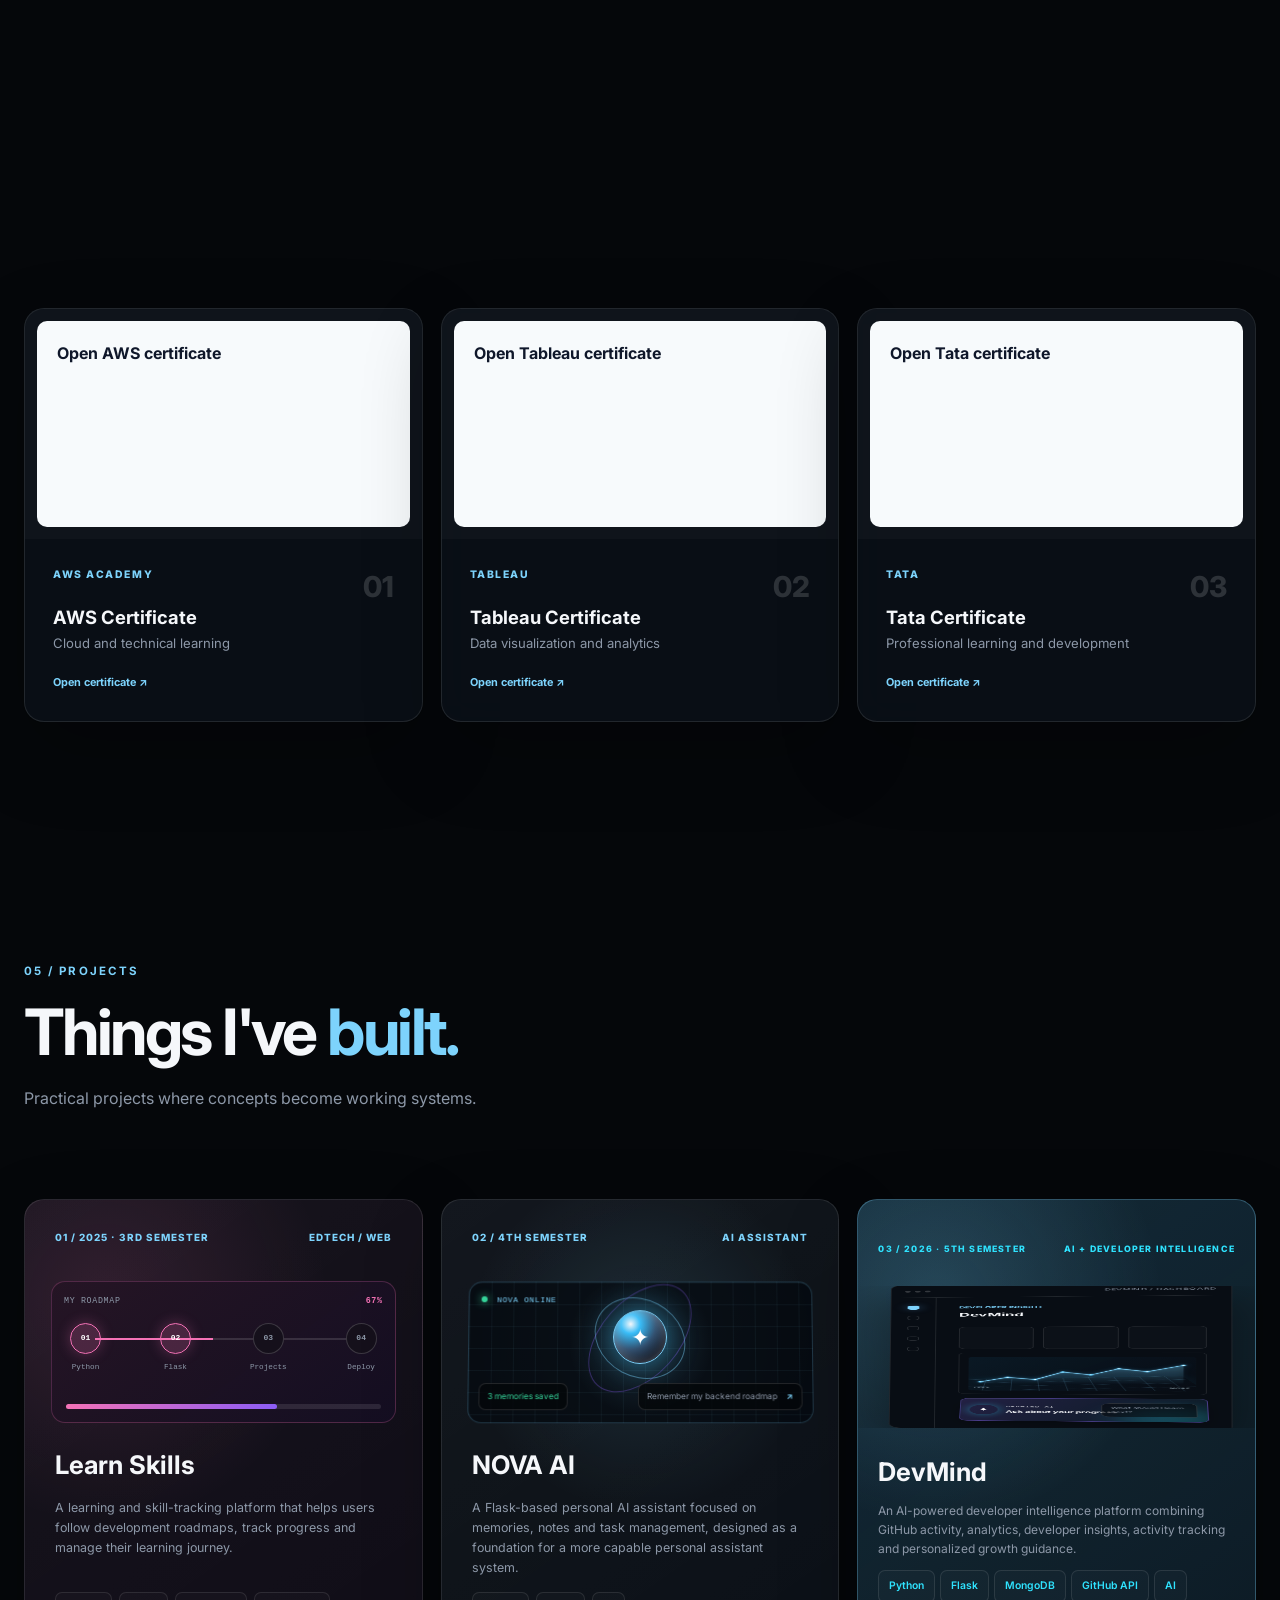
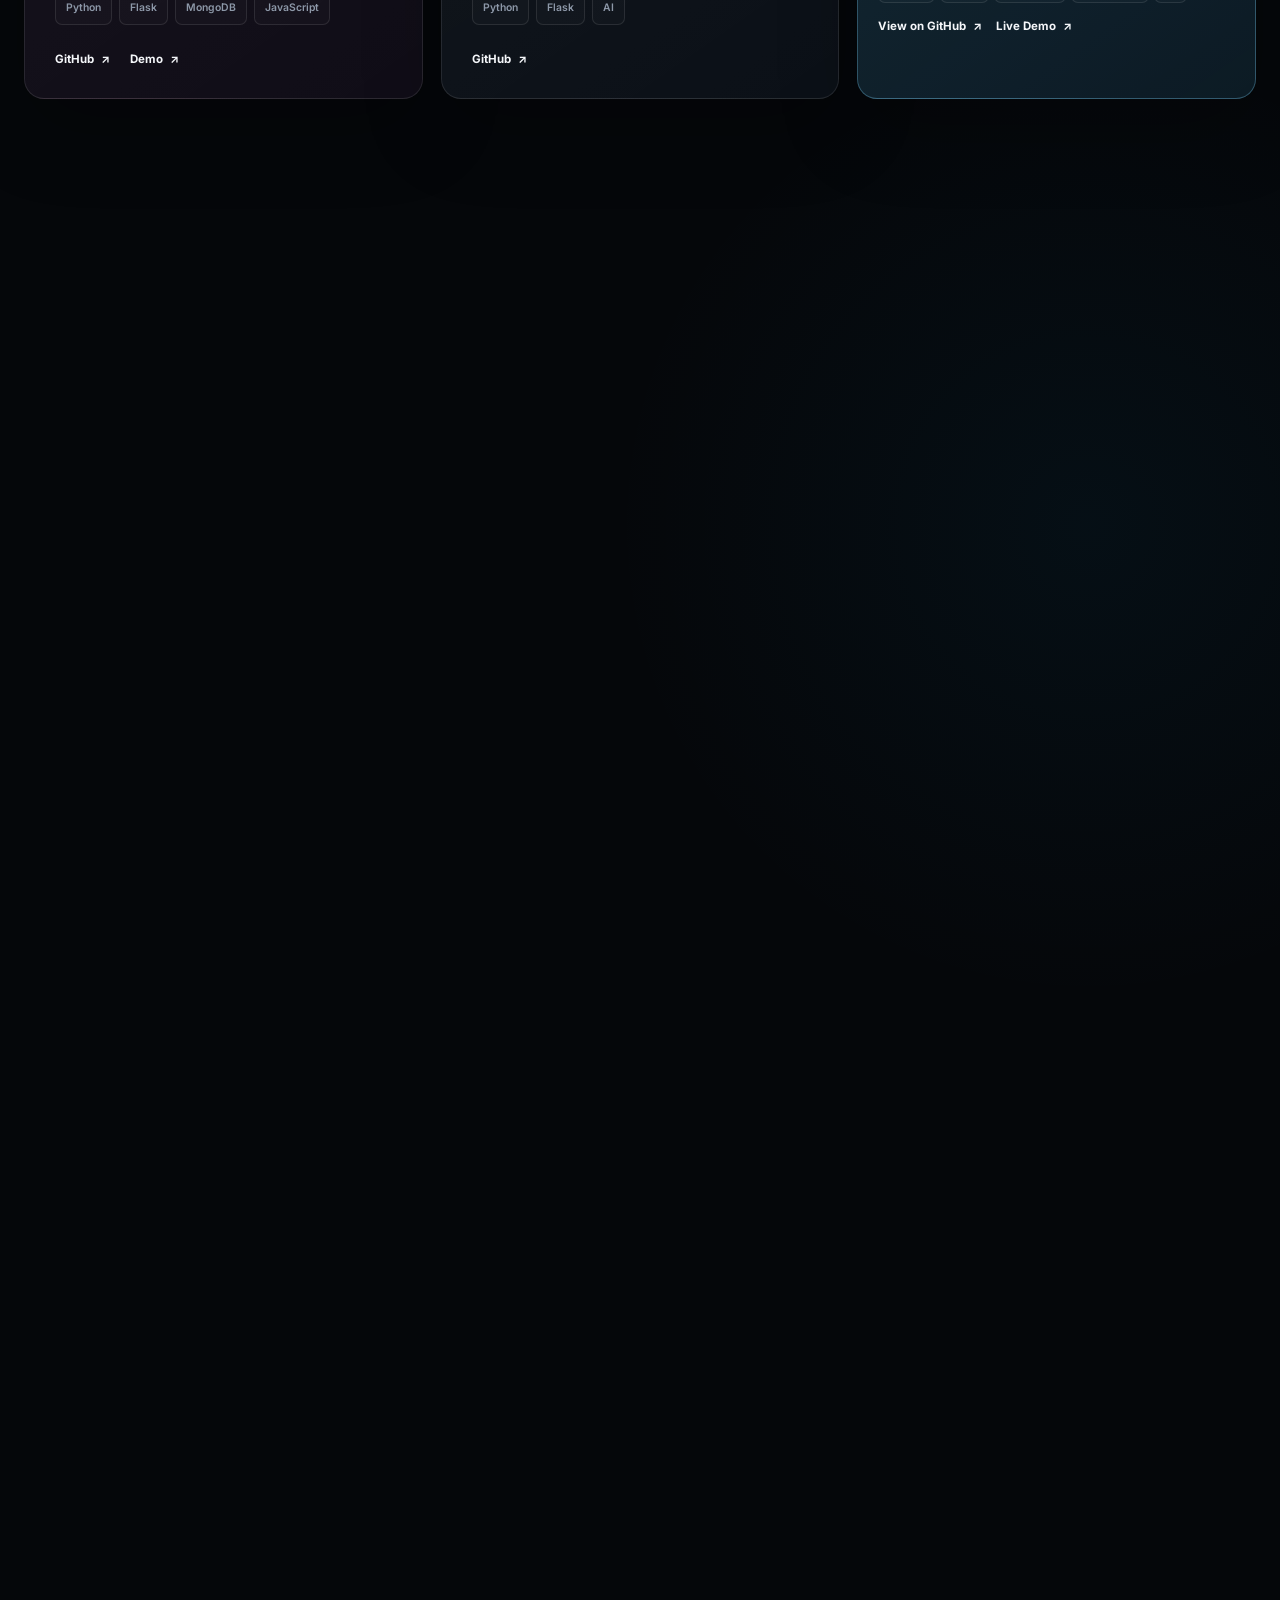
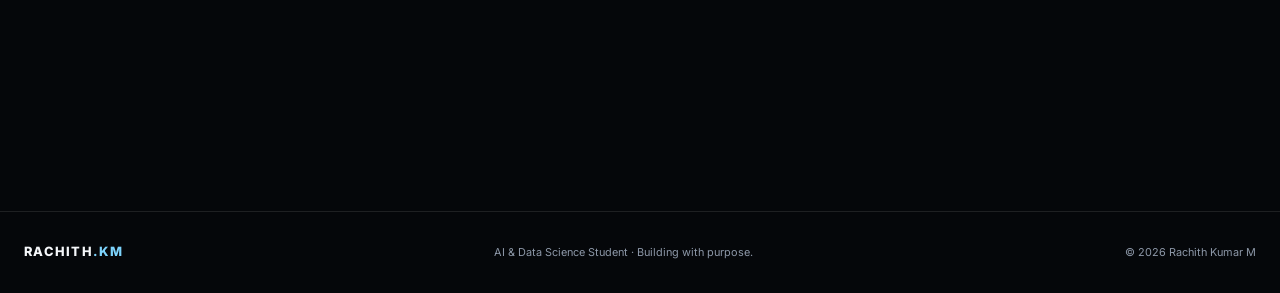
==== commit e536bc2c: "updated some features of portfolio project section" ====
--- a/index.html
+++ b/index.html
@@ -861,15 +861,15 @@
 
                 <article class="project-featured glass-card reveal">
 
+                    <div class="project-meta">
+
+                        <span>03 / 2026 · 5TH SEMESTER</span>
+
+                        <span>AI + DEVELOPER INTELLIGENCE</span>
+
+                    </div>
+
                     <div class="project-featured-content">
-
-                        <div class="project-meta">
-
-                            <span>01 / FEATURED PROJECT</span>
-
-                            <span>AI + DEVELOPER INTELLIGENCE</span>
-
-                        </div>
 
                         <h3>
                             DevMind
@@ -1057,7 +1057,7 @@
 
                         <div class="project-card-header">
 
-                            <span>02</span>
+                            <span>02 / 4TH SEMESTER</span>
 
                             <span>AI ASSISTANT</span>
 
@@ -1071,7 +1071,7 @@
                             <div class="nova-project-prompt">Remember my backend roadmap <b>↗</b></div>
                             <div class="nova-project-memory">3 memories saved</div>
                         </div>
- anyone is opening my portfolio means 
+
                         <h3>
                             NOVA AI
                         </h3>
@@ -1110,7 +1110,7 @@
 
                         <div class="project-card-header">
 
-                            <span>03</span>
+                            <span>04 / PRESENT DEVELOPMENT</span>
 
                             <span>DATA / ML</span>
 
@@ -1167,7 +1167,7 @@
 
                         <div class="project-card-header">
 
-                            <span>04</span>
+                            <span>01 / 2025 · 3RD SEMESTER</span>
 
                             <span>EDTECH / WEB</span>
 
--- a/css/style.css
+++ b/css/style.css
@@ -1281,7 +1281,7 @@
 
     overflow: hidden;
 
-    min-height: 520px;
+    min-height: 500px;
 }
 
 .project-featured-content {
@@ -1379,7 +1379,7 @@
 .project-visual {
     position: relative;
 
-    min-height: 520px;
+    min-height: 500px;
 
     display: flex;
 
@@ -1706,6 +1706,114 @@
     gap: 18px;
 
     margin-top: 18px;
+}
+
+.projects-section .section-container {
+    display: grid;
+    grid-template-columns: repeat(3, 1fr);
+    gap: 18px;
+}
+
+.projects-section .section-heading,
+.projects-section .project-featured,
+.projects-section .project-hub {
+    grid-column: 1 / -1;
+}
+
+.projects-section .projects-grid {
+    display: contents;
+}
+
+.projects-section .learn-card {
+    order: 1;
+}
+
+.projects-section .nova-card {
+    order: 2;
+}
+
+.projects-section .project-featured {
+    order: 3;
+}
+
+.projects-section .forecast-card {
+    order: 4;
+}
+
+.projects-section .project-hub {
+    order: 5;
+}
+
+.projects-section .project-featured {
+    grid-column: auto;
+    grid-template-columns: 1fr;
+    min-height: 500px;
+}
+
+.projects-section .project-featured-content {
+    padding: 0 20px 20px;
+    justify-content: flex-start;
+    order: 2;
+}
+
+.projects-section .project-featured > .project-meta {
+    order: 0;
+    margin: 20px 20px 0;
+}
+
+.projects-section .project-featured .project-meta {
+    flex-direction: row;
+    align-items: center;
+    justify-content: space-between;
+    gap: 12px;
+    flex-wrap: nowrap;
+    margin-bottom: 18px;
+}
+
+.projects-section .project-featured > .project-meta span {
+    white-space: nowrap;
+    font-size: 0.55rem;
+}
+
+.projects-section .project-featured > .project-meta span:first-child {
+    order: 1;
+}
+
+.projects-section .project-featured > .project-meta span:last-child {
+    order: 2;
+}
+
+.projects-section .project-featured h3 {
+    margin: 0;
+    font-size: 1.6rem;
+    letter-spacing: normal;
+}
+
+.projects-section .project-featured .project-description {
+    margin-top: 8px;
+    font-size: 0.75rem;
+}
+
+.projects-section .project-featured .project-stack {
+    gap: 5px;
+    margin-top: 12px;
+}
+
+.projects-section .project-featured .project-actions {
+    gap: 14px;
+    margin-top: 14px;
+}
+
+.projects-section .project-visual {
+    min-height: 142px;
+    height: 142px;
+    margin: -10px -4px -19px;
+    order: 1;
+}
+
+.projects-section .dashboard-window {
+    width: 90%;
+    transform: perspective(1000px) rotateY(-8deg) rotateX(3deg) scaleX(0.95) scaleY(0.32);
 }
 
 .project-card {
@@ -2097,9 +2205,14 @@
 /* DevMind card styling follows the supplied dashboard reference. */
 .project-featured {
     background:
-        linear-gradient(145deg, rgba(255,255,255,0.055), rgba(255,255,255,0.012)),
-        #080b12;
-    border-color: rgba(255,255,255,0.1);
+        radial-gradient(circle at 20% 20%, rgba(125,211,252,0.18), transparent 44%),
+        linear-gradient(145deg, rgba(125,211,252,0.1), rgba(255,255,255,0.015)),
+        #081721;
+    border-color: rgba(125,211,252,0.3);
+}
+
+.project-featured:hover {
+    border-color: rgba(125,211,252,0.5);
 }
 
 .project-featured .project-meta,
@@ -2589,6 +2702,10 @@
 
 @media (max-width: 1000px) {
 
+    .projects-section .section-container {
+        grid-template-columns: repeat(2, 1fr);
+    }
+
     .nav-links {
         gap: 18px;
     }
@@ -2618,7 +2735,7 @@
     }
 
     .project-visual {
-        min-height: 400px;
+        min-height: 500px;
     }
 
     .projects-grid {
@@ -2641,6 +2758,15 @@
 ========================================================= */
 
 @media (max-width: 760px) {
+
+    .projects-section .section-container {
+        grid-template-columns: 1fr;
+    }
+
+    .projects-section .project-featured .project-meta {
+        align-items: flex-start;
+        flex-direction: column;
+    }
 
     .section {
         padding: 90px 18px;
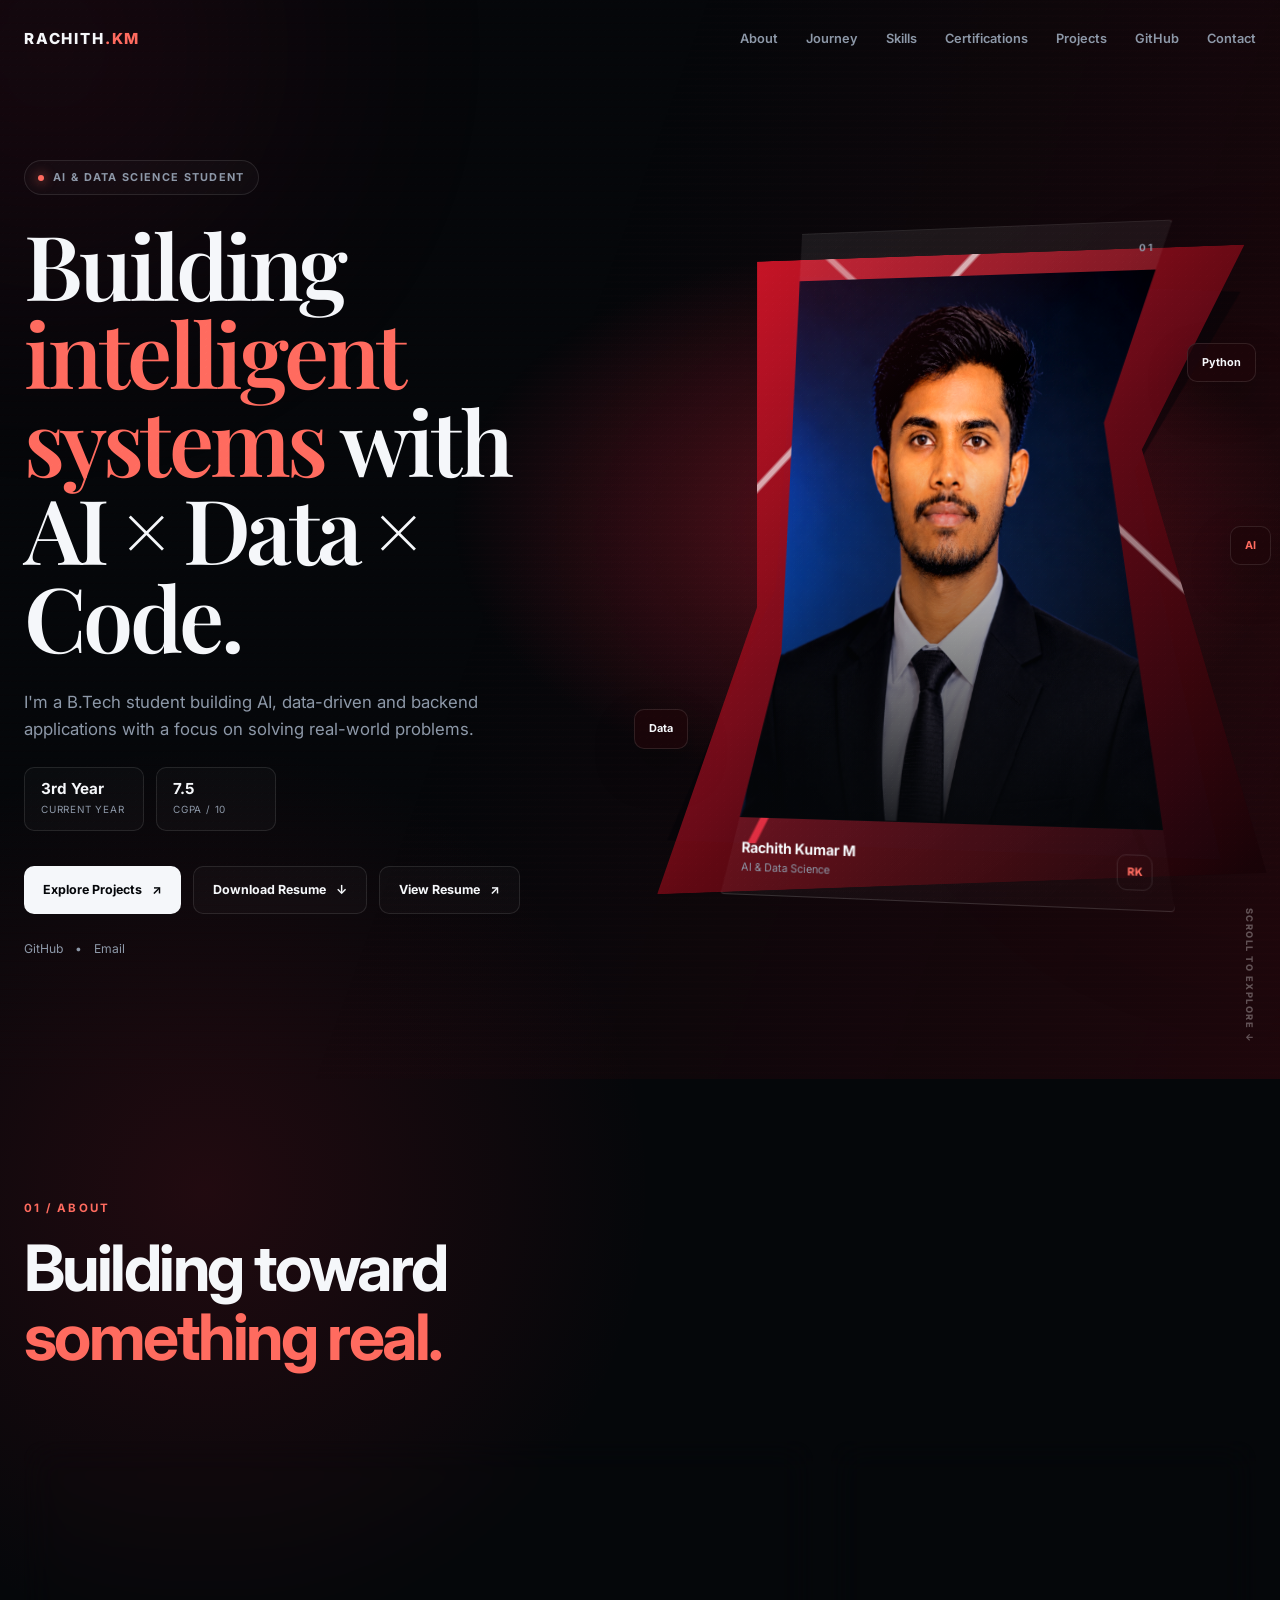
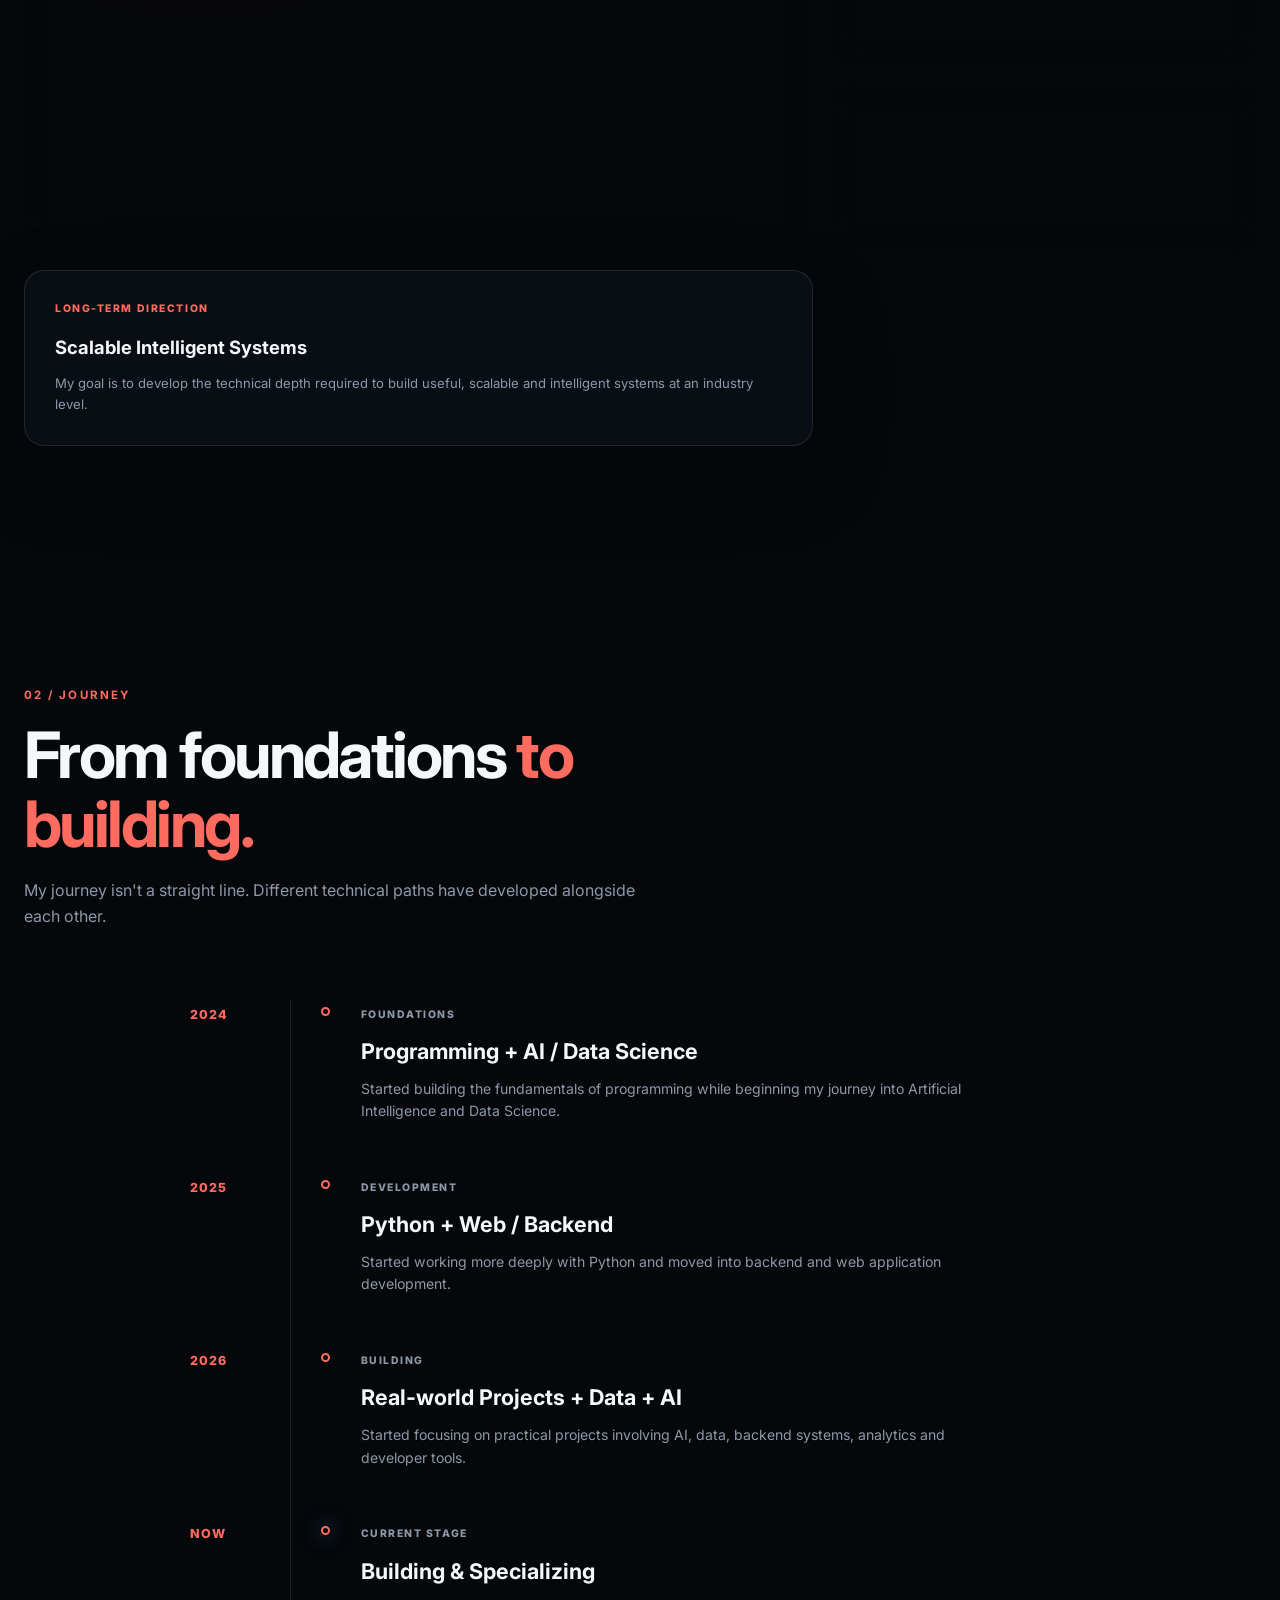
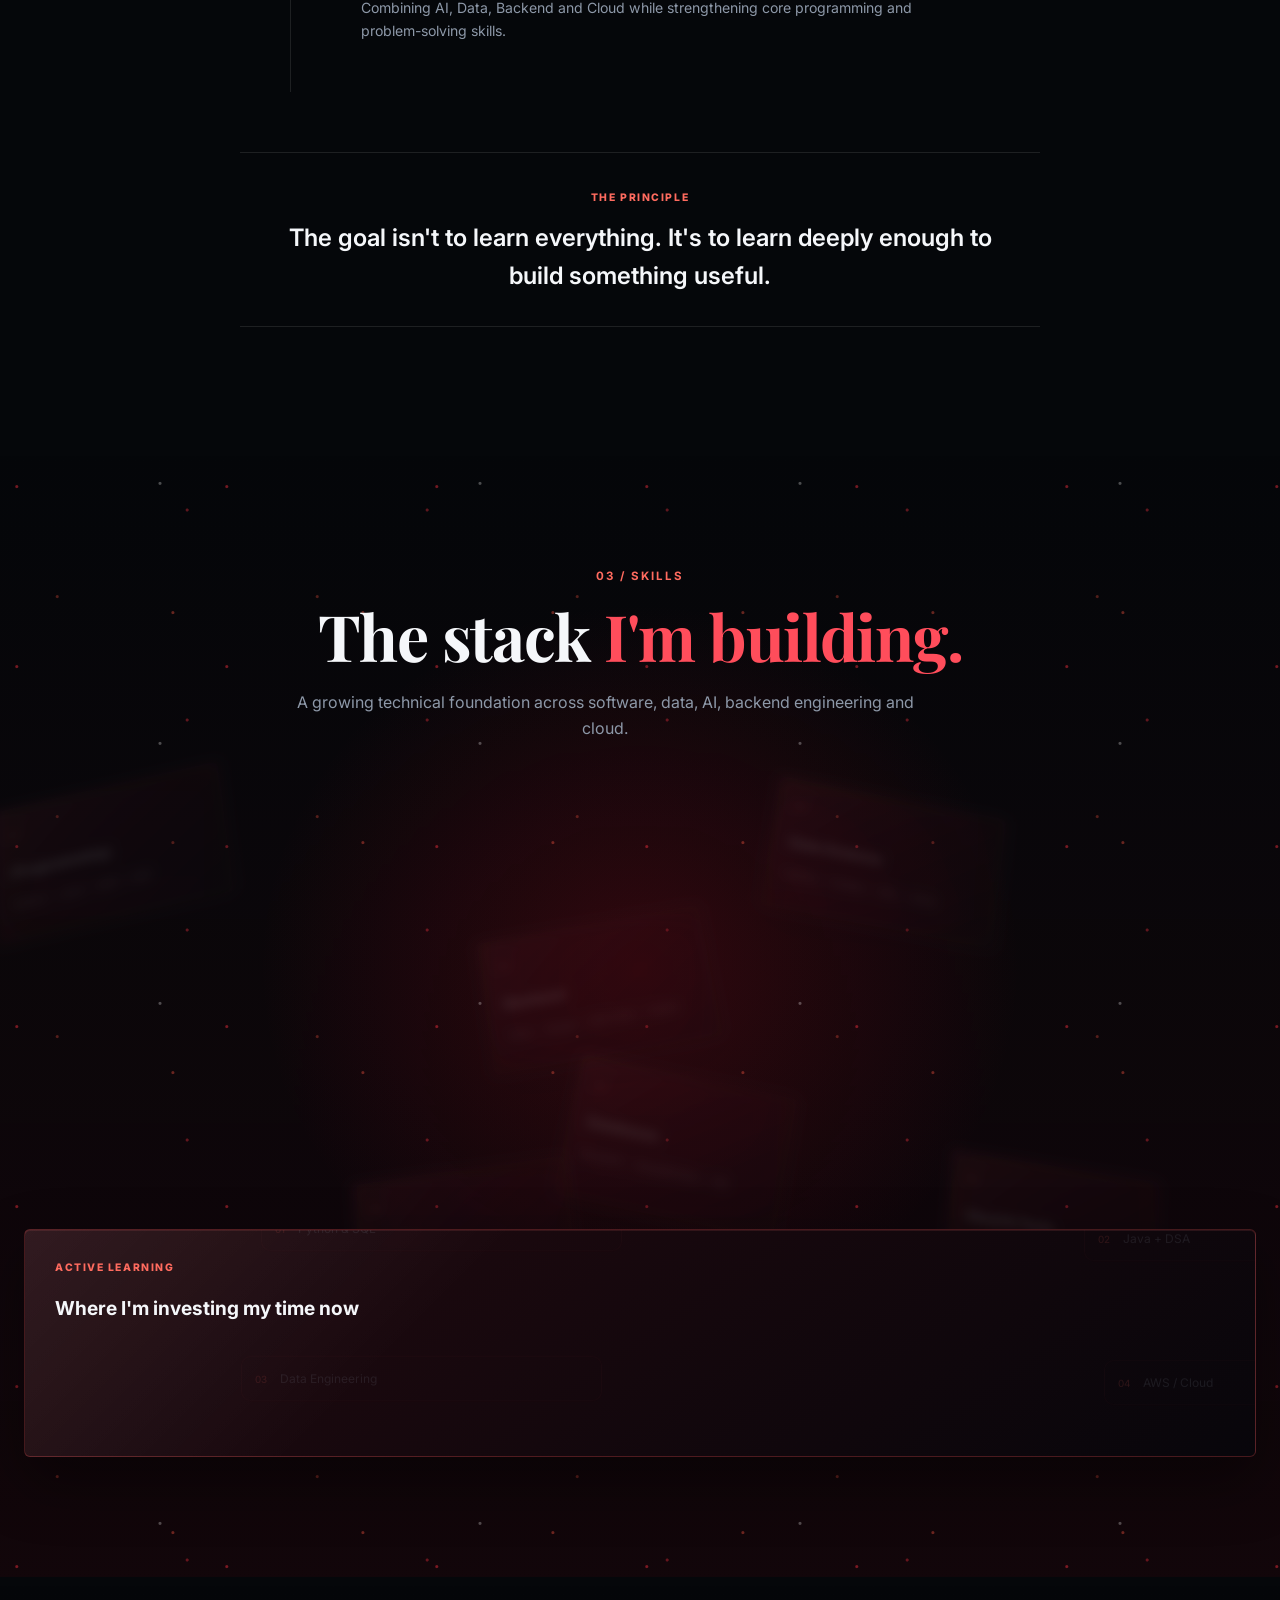
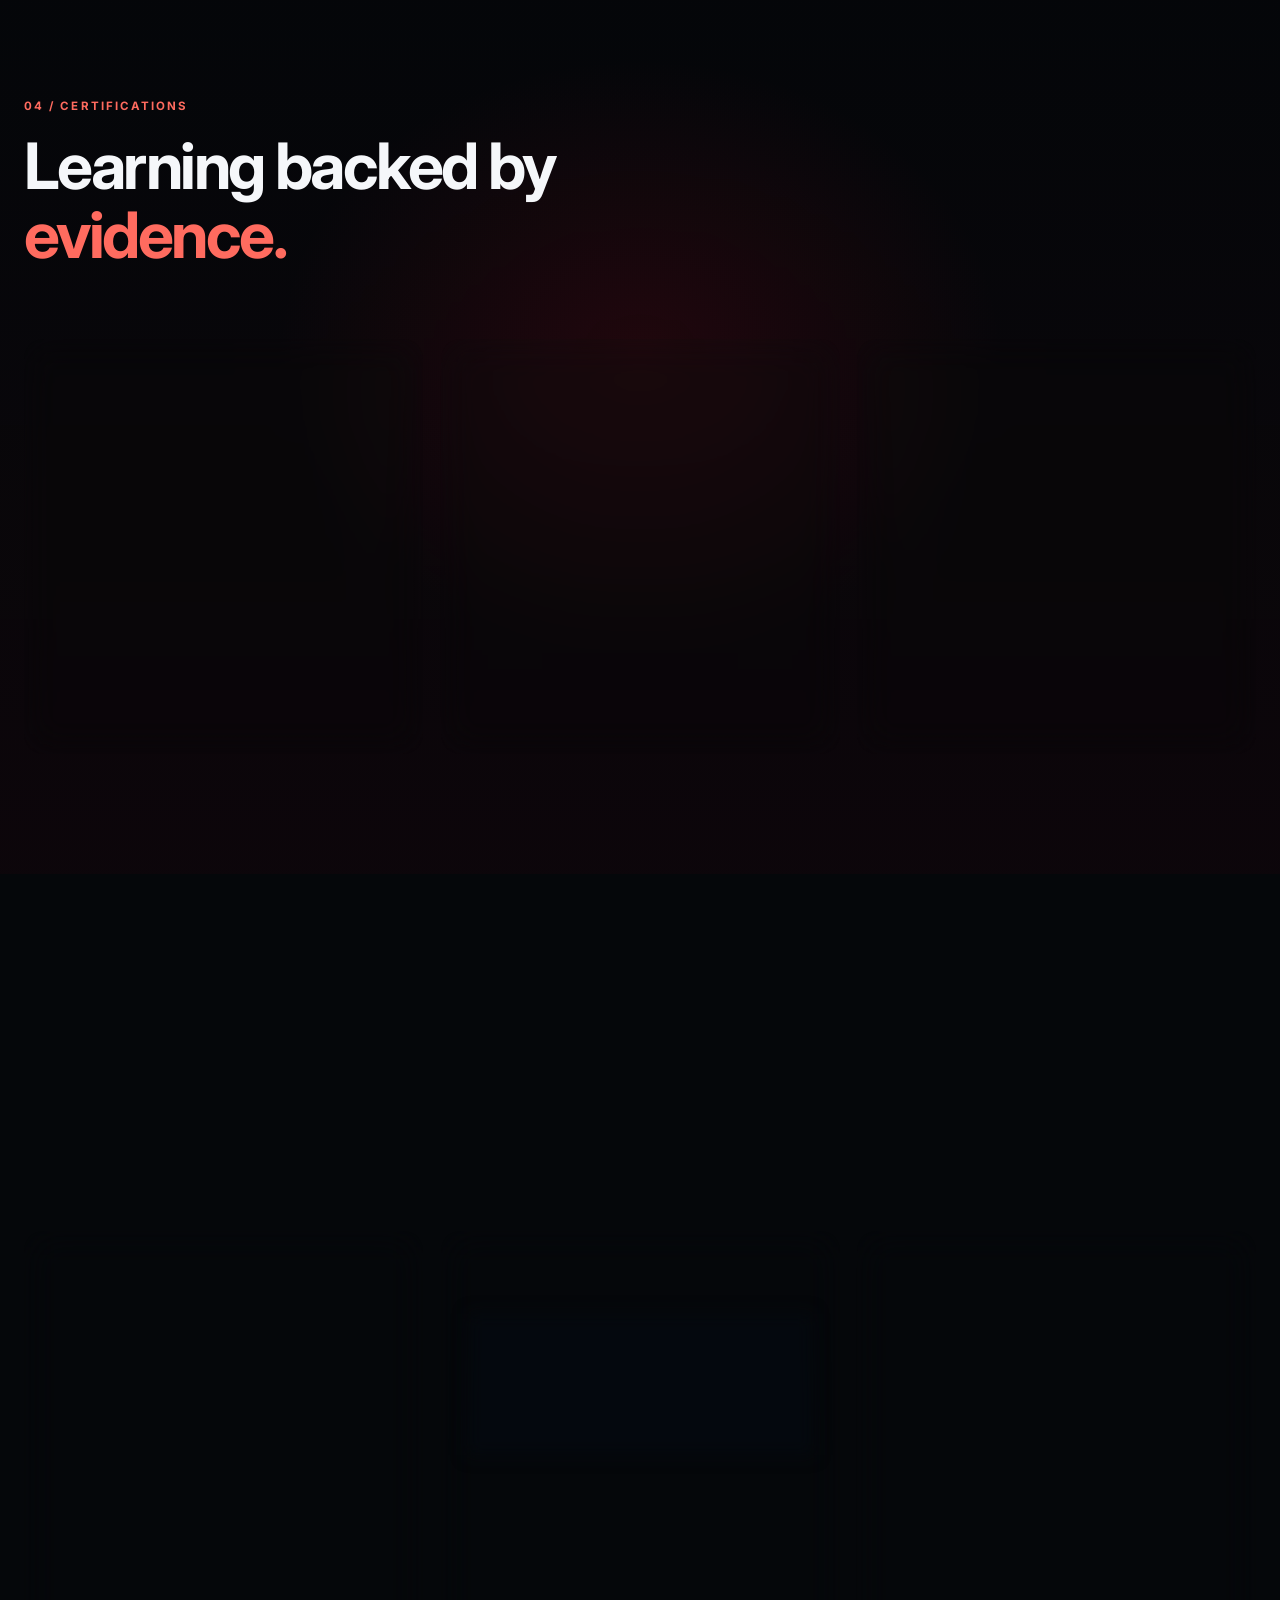
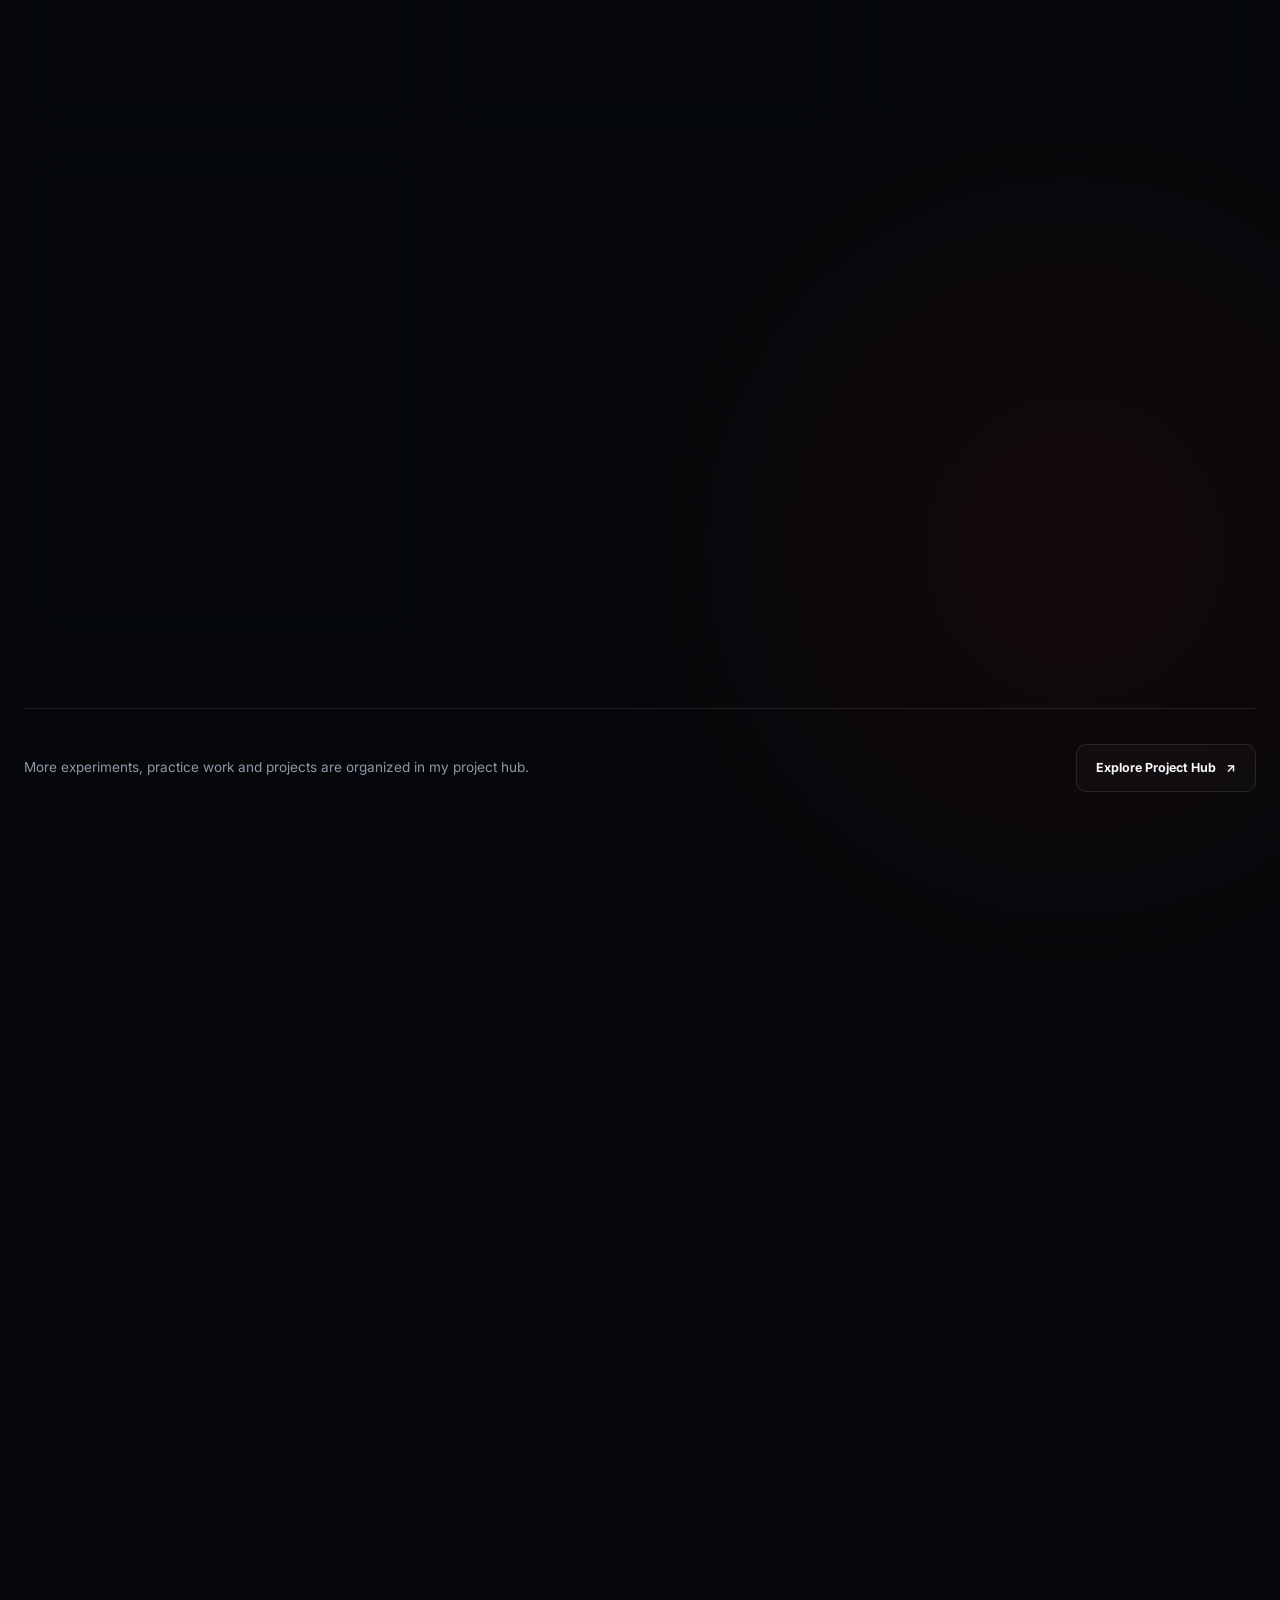
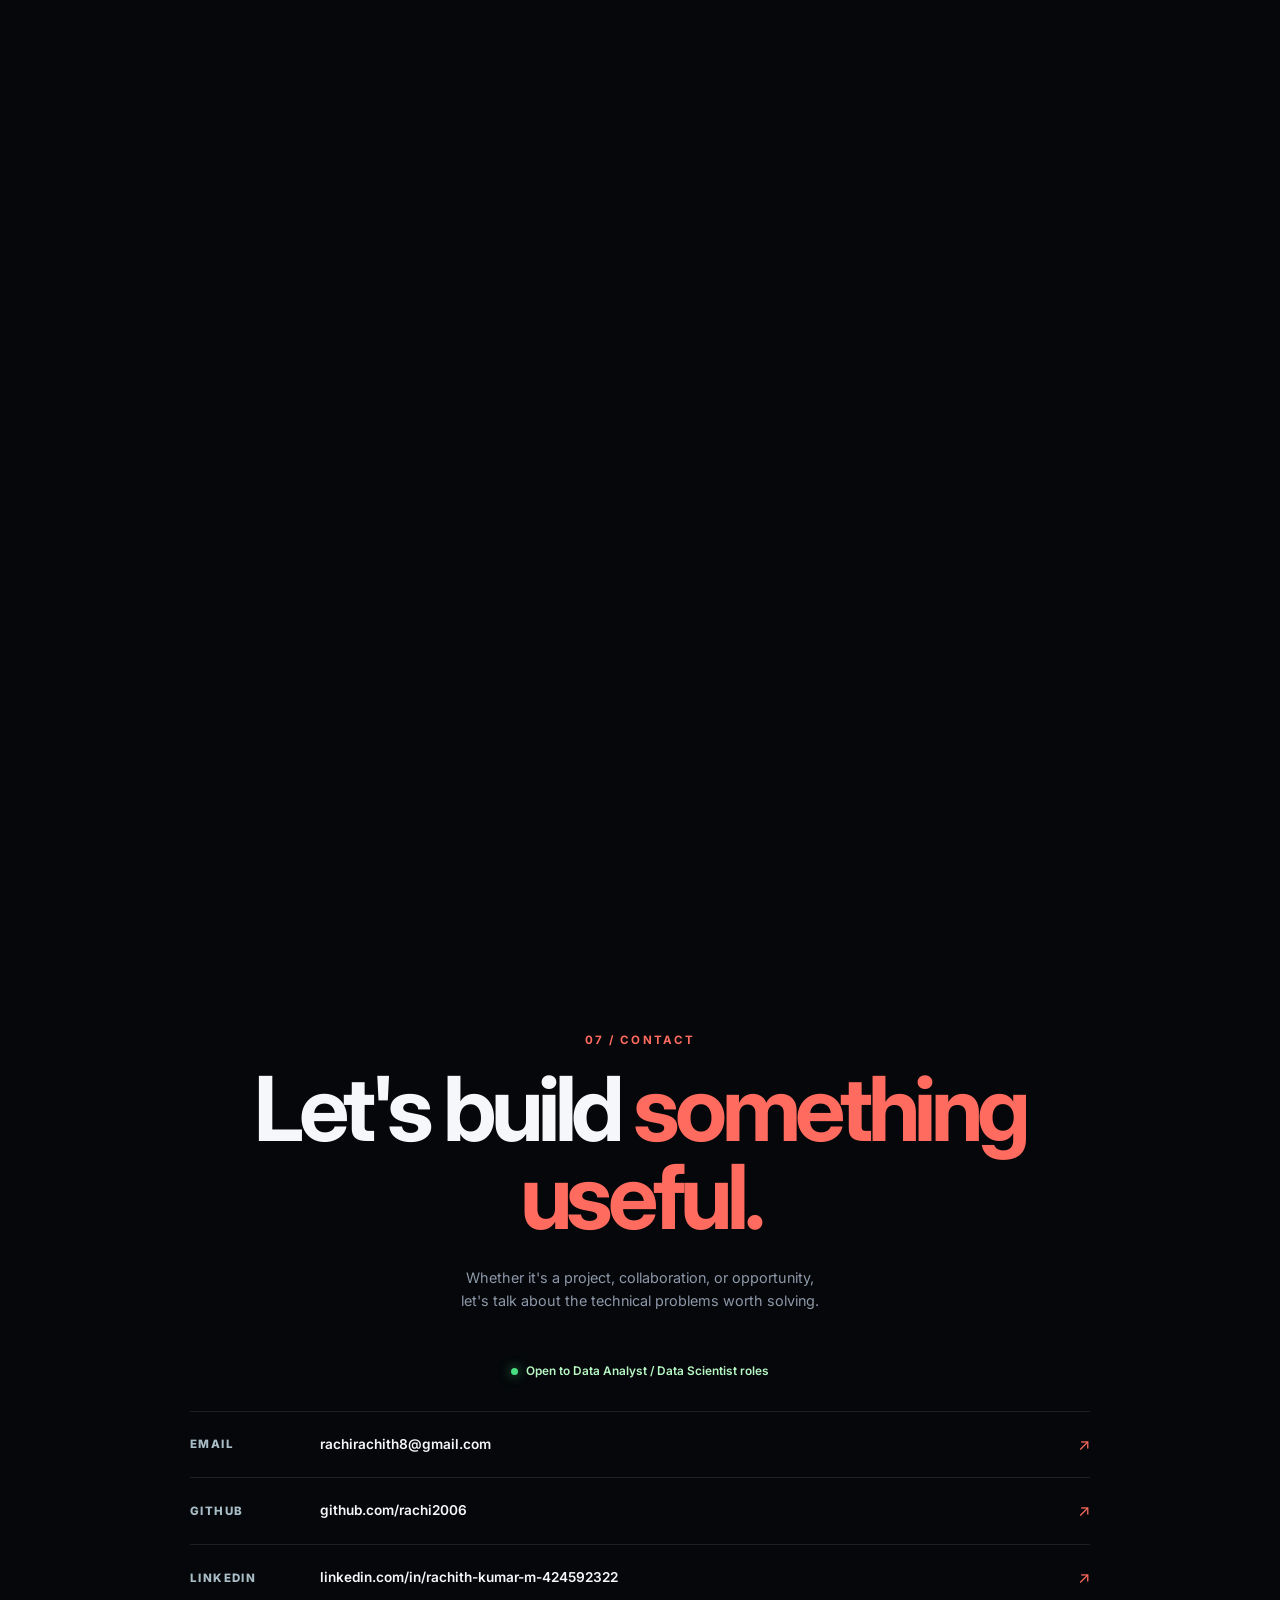
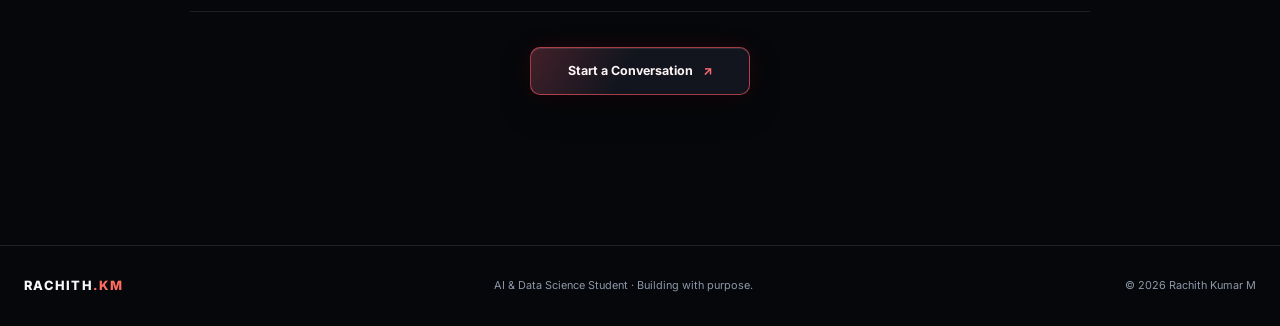
==== commit 0a709456: "updated version" ====
--- a/index.html
+++ b/index.html
@@ -25,7 +25,7 @@
     <link rel="preconnect" href="https://fonts.gstatic.com" crossorigin>
 
     <link
-        href="https://fonts.googleapis.com/css2?family=Inter:wght@400;500;600;700;800&display=swap"
+        href="https://fonts.googleapis.com/css2?family=Inter:wght@400;500;600;700;800&family=Playfair+Display:wght@500;600;700&display=swap"
         rel="stylesheet"
     >
 
@@ -191,10 +191,24 @@
 
                         <div class="photo-wrapper">
 
-                            <img
-                                src="assets/profile.jpg"
-                                alt="Rachith Kumar M"
+                            <div
+                                class="photo-shards"
+                                role="img"
+                                aria-label="Portrait of Rachith Kumar M"
                             >
+                                <span class="shard shard-01"></span>
+                                <span class="shard shard-02"></span>
+                                <span class="shard shard-03"></span>
+                                <span class="shard shard-04"></span>
+                                <span class="shard shard-05"></span>
+                                <span class="shard shard-06"></span>
+                                <span class="shard shard-07"></span>
+                                <span class="shard shard-08"></span>
+                                <span class="shard shard-09"></span>
+                                <span class="shard shard-10"></span>
+                                <span class="shard shard-11"></span>
+                                <span class="shard shard-12"></span>
+                            </div>
 
                             <div class="photo-overlay"></div>
 
@@ -1447,6 +1461,48 @@
 
                     <div class="github-visual">
 
+                        <div class="github-person-scene" aria-label="Find Rachith Kumar on GitHub and LinkedIn">
+
+                            <span class="github-search-orbit"></span>
+
+                            <div class="github-speech speech-search">
+                                Searching for Rachith...
+                            </div>
+
+                            <div class="github-speech speech-find">
+                                Connect with me on
+                            </div>
+
+                            <div class="github-person">
+                                <div class="github-robot" aria-hidden="true">
+                                    <span class="robot-antenna"></span>
+                                    <span class="robot-signal"></span>
+                                    <div class="robot-head">
+                                        <span class="robot-eye"></span>
+                                        <span class="robot-eye"></span>
+                                        <span class="robot-mouth"></span>
+                                    </div>
+                                    <span class="robot-neck"></span>
+                                    <div class="robot-body">
+                                        <span class="robot-panel"></span>
+                                        <span class="robot-arm robot-arm-left"></span>
+                                        <span class="robot-arm robot-arm-right"></span>
+                                    </div>
+                                    <span class="robot-leg"></span>
+                                </div>
+                            </div>
+
+                            <div class="github-social-links">
+                                <a href="https://github.com/rachi2006" target="_blank" rel="noopener noreferrer">
+                                    GitHub <span>↗</span>
+                                </a>
+                                <a href="https://www.linkedin.com/in/rachith-kumar-m-424592322" target="_blank" rel="noopener noreferrer">
+                                    LinkedIn <span>↗</span>
+                                </a>
+                            </div>
+
+                        </div>
+
                         <div class="github-grid">
 
                             <span></span>
@@ -1635,7 +1691,7 @@
     </footer>
 
 
-    <script src="js/script.js"></script>
+    <script src="js/script.js?v=8"></script>
 
 </body>
 </html>
--- a/css/style.css
+++ b/css/style.css
@@ -12,9 +12,9 @@
     --text: #f5f7fa;
     --muted: #8d98a8;
 
-    --accent: #7dd3fc;
-    --accent-strong: #38bdf8;
-    --accent-soft: rgba(125, 211, 252, 0.12);
+    --accent: #ff6b5f;
+    --accent-strong: #ef233c;
+    --accent-soft: rgba(239, 35, 60, 0.14);
 
     --border: rgba(255, 255, 255, 0.1);
 
@@ -38,6 +38,7 @@
 
 html {
     scroll-behavior: smooth;
+    overflow-x: hidden;
 }
 
 body {
@@ -51,8 +52,20 @@
 
     overflow-x: hidden;
     background-image:
-        radial-gradient(circle at 15% 15%, rgba(56, 189, 248, 0.06), transparent 28rem),
-        radial-gradient(circle at 85% 70%, rgba(14, 165, 233, 0.05), transparent 30rem);
+        radial-gradient(circle at 16% 12%, rgba(239, 35, 60, 0.12), transparent 28rem),
+        radial-gradient(circle at 84% 70%, rgba(122, 18, 30, 0.12), transparent 30rem);
+}
+
+body::before {
+    content: "";
+    position: fixed;
+    inset: 0;
+    z-index: 20;
+    pointer-events: none;
+    opacity: 0.08;
+    background-image: repeating-radial-gradient(circle at 0 0, rgba(255,255,255,0.65) 0 0.5px, transparent 0.5px 4px);
+    background-size: 7px 7px;
+    mix-blend-mode: soft-light;
 }
 
 a {
@@ -110,7 +123,7 @@
 
     pointer-events: none;
 
-    opacity: 0.35;
+    opacity: 0.18;
 
     background-image:
         linear-gradient(
@@ -149,14 +162,14 @@
     top: -200px;
     left: -200px;
 
-    background: var(--accent);
+    background: #e11d48;
 }
 
 .glow-two {
     right: -250px;
     top: 40%;
 
-    background: #ffffff;
+    background: #7f1d1d;
 }
 
 
@@ -376,6 +389,23 @@
     display: flex;
 
     align-items: center;
+
+    isolation: isolate;
+    overflow: hidden;
+    background:
+        radial-gradient(ellipse at 68% 48%, rgba(239, 35, 60, 0.34), transparent 34%),
+        linear-gradient(110deg, transparent 42%, rgba(80, 8, 16, 0.34));
+}
+
+.hero::before {
+    content: "";
+    position: absolute;
+    inset: 0;
+    z-index: -1;
+    pointer-events: none;
+    opacity: 0.35;
+    background: repeating-linear-gradient(0deg, transparent 0 5px, rgba(255, 74, 74, 0.025) 6px 7px);
+    animation: scanline 10s linear infinite;
 }
 
 .hero::after {
@@ -398,11 +428,19 @@
 
     display: grid;
 
-    grid-template-columns: 1.05fr 0.95fr;
+    grid-template-columns: 0.92fr 1.08fr;
 
     gap: 80px;
 
     align-items: center;
+}
+
+.hero-content.revealed {
+    transform: translate3d(0, var(--hero-content-shift, 0px), 0) scale(1);
+}
+
+.hero-visual.revealed {
+    transform: translate3d(0, var(--hero-visual-shift, 0px), 0) scale(1);
 }
 
 .hero-label {
@@ -449,7 +487,9 @@
 
     line-height: 0.98;
 
-    letter-spacing: -0.065em;
+    letter-spacing: -0.04em;
+    font-family: "Playfair Display", Georgia, serif;
+    font-weight: 600;
 }
 
 .hero h1 span {
@@ -579,25 +619,54 @@
 .hero-visual {
     position: relative;
 
-    min-height: 560px;
+    min-height: 620px;
 
     display: flex;
 
     align-items: center;
 
     justify-content: center;
+}
+
+.hero-visual::before,
+.hero-visual::after {
+    content: "";
+    position: absolute;
+    pointer-events: none;
+    clip-path: polygon(20% 0, 100% 0, 82% 32%, 100% 100%, 0 100%, 18% 55%);
+}
+
+.hero-visual::before {
+    inset: 5% 0 2% 2%;
+    background:
+        linear-gradient(135deg, transparent 0 27%, rgba(255, 255, 255, 0.7) 27.3% 27.7%, transparent 28%),
+        linear-gradient(45deg, transparent 0 66%, rgba(255, 255, 255, 0.5) 66.3% 66.7%, transparent 67%),
+        linear-gradient(135deg, #f0192f, #650914 54%, #170408);
+    opacity: 0.92;
+    transform: rotate(-2deg);
+}
+
+.hero-visual::after {
+    inset: 9% 4% 7% 7%;
+    background:
+        linear-gradient(115deg, transparent 0 42%, rgba(255, 38, 53, 0.8) 42.3% 43%, transparent 43.3%),
+        linear-gradient(65deg, transparent 0 58%, rgba(0, 0, 0, 0.8) 58.2% 59%, transparent 59.3%),
+        rgba(4, 4, 7, 0.48);
+    mix-blend-mode: screen;
+    transform: rotate(2deg);
 }
 
 .photo-card {
     position: relative;
 
-    width: min(410px, 80%);
-
-    padding: 12px;
+    z-index: 1;
+    width: min(450px, 84%);
+
+    padding: 10px;
 
     border: 1px solid var(--border);
 
-    border-radius: 26px;
+    border-radius: 4px;
 
     background:
         linear-gradient(
@@ -607,7 +676,10 @@
         );
 
     box-shadow:
-        0 40px 100px rgba(0,0,0,0.45);
+        0 40px 100px rgba(0,0,0,0.45),
+        0 0 80px rgba(239, 35, 60, 0.22);
+
+    clip-path: polygon(16% 0, 100% 0, 85% 30%, 100% 100%, 0 100%, 13% 64%);
 
     transform:
         perspective(1200px)
@@ -641,17 +713,44 @@
 
     aspect-ratio: 0.78;
 
-    border-radius: 18px;
+    border-radius: 0;
 
     background: #0b1017;
 }
 
-.photo-wrapper img {
-    height: 100%;
-
-    object-fit: cover;
-
-    filter: saturate(0.85) contrast(1.05);
+.photo-shards {
+    position: absolute;
+    inset: 0;
+    --shard-progress: 0;
+}
+
+.shard {
+    position: absolute;
+    width: 33.3334%;
+    height: 25%;
+    background-image: url("../assets/profile.jpg");
+    background-repeat: no-repeat;
+    background-size: 300% 400%;
+    filter: saturate(1.15) contrast(1.12);
+    transition: transform 0.12s linear;
+    will-change: transform;
+}
+
+.shard-01 { left: 0; top: 0; background-position: 0 0; --dx: -38px; --dy: -36px; --rotation: -7deg; }
+.shard-02 { left: 33.3334%; top: 0; background-position: 50% 0; --dx: 4px; --dy: -52px; --rotation: 4deg; }
+.shard-03 { right: 0; top: 0; background-position: 100% 0; --dx: 42px; --dy: -28px; --rotation: 8deg; }
+.shard-04 { left: 0; top: 25%; background-position: 0 33.3334%; --dx: -54px; --dy: -4px; --rotation: -5deg; }
+.shard-05 { left: 33.3334%; top: 25%; background-position: 50% 33.3334%; --dx: 0px; --dy: 0px; --rotation: 0deg; }
+.shard-06 { right: 0; top: 25%; background-position: 100% 33.3334%; --dx: 56px; --dy: 12px; --rotation: 6deg; }
+.shard-07 { left: 0; top: 50%; background-position: 0 66.6667%; --dx: -48px; --dy: 26px; --rotation: -8deg; }
+.shard-08 { left: 33.3334%; top: 50%; background-position: 50% 66.6667%; --dx: 6px; --dy: 38px; --rotation: 3deg; }
+.shard-09 { right: 0; top: 50%; background-position: 100% 66.6667%; --dx: 50px; --dy: 30px; --rotation: 7deg; }
+.shard-10 { left: 0; bottom: 0; background-position: 0 100%; --dx: -34px; --dy: 48px; --rotation: -6deg; }
+.shard-11 { left: 33.3334%; bottom: 0; background-position: 50% 100%; --dx: 2px; --dy: 54px; --rotation: 5deg; }
+.shard-12 { right: 0; bottom: 0; background-position: 100% 100%; --dx: 44px; --dy: 42px; --rotation: 8deg; }
+
+.shard {
+    transform: translate(var(--shard-x, 0px), var(--shard-y, 0px)) rotate(var(--shard-rotate, 0deg));
 }
 
 .photo-overlay {
@@ -660,11 +759,8 @@
     inset: 0;
 
     background:
-        linear-gradient(
-            to bottom,
-            transparent 45%,
-            rgba(5,7,10,0.85)
-        );
+        linear-gradient(135deg, rgba(239, 35, 60, 0.16), transparent 38%),
+        linear-gradient(to bottom, transparent 35%, rgba(5, 7, 10, 0.9));
 }
 
 .photo-info {
@@ -722,7 +818,7 @@
 
     border-radius: 10px;
 
-    background: rgba(8,12,18,0.75);
+    background: rgba(30, 6, 10, 0.78);
 
     backdrop-filter: blur(15px);
 
@@ -2337,6 +2433,29 @@
     align-items: center;
 
     overflow: hidden;
+
+    position: relative;
+    isolation: isolate;
+    border-color: rgba(255, 94, 94, 0.18);
+    background:
+        radial-gradient(circle at 82% 50%, rgba(196, 27, 48, 0.13), transparent 30%),
+        linear-gradient(135deg, rgba(255, 255, 255, 0.055), transparent 38%),
+        linear-gradient(145deg, #171a22, #090b11 70%);
+    box-shadow:
+        0 30px 90px rgba(0, 0, 0, 0.42),
+        inset 0 1px rgba(255, 112, 112, 0.1);
+}
+
+.github-card::before {
+    content: "";
+    position: absolute;
+    inset: 0;
+    z-index: -1;
+    pointer-events: none;
+    opacity: 0.35;
+    background: repeating-linear-gradient(115deg, transparent 0 74px, rgba(255, 61, 76, 0.055) 75px, transparent 76px 150px);
+    transform: translateX(-30%);
+    animation: github-scan 9s linear infinite;
 }
 
 .github-main h2 {
@@ -2430,7 +2549,337 @@
     justify-content: center;
 }
 
+.github-visual::before {
+    content: "";
+    position: absolute;
+    width: 265px;
+    height: 265px;
+    border: 1px solid rgba(255, 76, 91, 0.28);
+    border-radius: 50%;
+    box-shadow:
+        0 0 0 16px rgba(239, 35, 60, 0.04),
+        0 0 70px rgba(239, 35, 60, 0.2);
+    transform: rotate(-18deg) scaleY(0.52);
+    animation: github-orbit 8s ease-in-out infinite;
+}
+
+.github-visual::after {
+    content: "OPEN SOURCE";
+    position: absolute;
+    top: 20px;
+    right: 12px;
+    color: rgba(255, 132, 132, 0.72);
+    font-size: 0.58rem;
+    font-weight: 800;
+    letter-spacing: 0.2em;
+    transform: rotate(-12deg);
+}
+
+.github-person-scene {
+    position: absolute;
+    z-index: 3;
+    inset: 12px 0 0;
+    display: flex;
+    align-items: center;
+    justify-content: center;
+}
+
+.github-person-scene::before {
+    content: "";
+    position: absolute;
+    width: 265px;
+    height: 300px;
+    border: 1px solid rgba(255, 67, 82, 0.18);
+    border-radius: 18px;
+    background:
+        linear-gradient(35deg, transparent 0 42%, rgba(239, 35, 60, 0.13) 42% 43%, transparent 43%),
+        repeating-linear-gradient(90deg, transparent 0 38px, rgba(255, 72, 83, 0.06) 39px 40px),
+        radial-gradient(circle at 50% 35%, rgba(239, 35, 60, 0.2), transparent 58%);
+    transform: rotate(-5deg);
+    box-shadow: 0 0 60px rgba(239, 35, 60, 0.16);
+}
+
+.github-person {
+    position: relative;
+    z-index: 2;
+    width: 170px;
+    height: 250px;
+    overflow: visible;
+    transform-origin: 50% 100%;
+    animation: github-person-search 6s ease-in-out infinite;
+}
+
+.github-robot {
+    position: absolute;
+    left: 50%;
+    bottom: 14px;
+    width: 128px;
+    height: 220px;
+    transform: translateX(-50%);
+}
+
+.robot-antenna {
+    position: absolute;
+    top: 0;
+    left: 50%;
+    width: 2px;
+    height: 22px;
+    background: #ff5965;
+    transform: translateX(-50%);
+}
+
+.robot-signal {
+    position: absolute;
+    top: -7px;
+    left: 50%;
+    width: 11px;
+    height: 11px;
+    border: 2px solid #ff5965;
+    border-radius: 50%;
+    background: #170a10;
+    box-shadow: 0 0 15px rgba(255, 89, 101, 0.8);
+    transform: translateX(-50%);
+    animation: robot-signal 1.8s ease-in-out infinite;
+}
+
+.robot-head {
+    position: absolute;
+    top: 20px;
+    left: 50%;
+    width: 118px;
+    height: 82px;
+    border: 2px solid #aeb8ca;
+    border-radius: 22px 22px 16px 16px;
+    background:
+        linear-gradient(135deg, rgba(255, 255, 255, 0.14), transparent 34%),
+        linear-gradient(145deg, #303949, #0d111b 72%);
+    box-shadow:
+        inset 0 0 0 5px rgba(255, 255, 255, 0.04),
+        inset 0 -7px rgba(0, 0, 0, 0.2),
+        0 14px 28px rgba(0, 0, 0, 0.46),
+        0 0 24px rgba(255, 89, 101, 0.14);
+    transform: translateX(-50%);
+}
+
+.robot-eye {
+    position: relative;
+    display: inline-block;
+    width: 12px;
+    height: 12px;
+    margin: 25px 12px 0 21px;
+    border-radius: 50%;
+    background: #ff5965;
+    box-shadow: 0 0 14px rgba(255, 89, 101, 0.9);
+    animation: robot-blink 4s ease-in-out infinite;
+}
+
+.robot-eye + .robot-eye {
+    margin-left: 0;
+}
+
+.robot-neck {
+    position: absolute;
+    top: 94px;
+    left: 50%;
+    width: 34px;
+    height: 15px;
+    border: 2px solid #8e98ab;
+    border-radius: 5px;
+    background: #171b27;
+    transform: translateX(-50%);
+}
+
+.robot-mouth {
+    position: absolute;
+    left: 50%;
+    bottom: 10px;
+    width: 30px;
+    height: 3px;
+    border-radius: 3px;
+    background: #8e98ab;
+    transform: translateX(-50%);
+}
+
+.robot-body {
+    position: absolute;
+    top: 110px;
+    left: 50%;
+    width: 92px;
+    height: 98px;
+    border: 2px solid #aeb6c5;
+    border-radius: 17px 17px 23px 23px;
+    background:
+        linear-gradient(135deg, rgba(255, 255, 255, 0.1), transparent 30%),
+        linear-gradient(145deg, #2a3040, #0d111b 78%);
+    transform: translateX(-50%);
+    box-shadow: 0 15px 25px rgba(0, 0, 0, 0.35);
+}
+
+.robot-panel {
+    position: absolute;
+    top: 27px;
+    left: 50%;
+    width: 36px;
+    height: 27px;
+    border: 1px solid rgba(255, 89, 101, 0.65);
+    border-radius: 4px;
+    background:
+        linear-gradient(90deg, transparent 0 5px, rgba(255, 89, 101, 0.8) 5px 7px, transparent 7px 12px, rgba(255, 89, 101, 0.8) 12px 14px, transparent 14px),
+        radial-gradient(circle at 50% 70%, #ff5965 0 3px, transparent 4px),
+        #171b27;
+    transform: translateX(-50%);
+    animation: robot-panel 2.4s ease-in-out infinite;
+}
+
+.robot-arm {
+    position: absolute;
+    top: 21px;
+    width: 17px;
+    height: 62px;
+    border: 2px solid #8e98ab;
+    border-radius: 10px;
+    background: #171b27;
+}
+
+.robot-arm-left {
+    left: -20px;
+    transform: rotate(12deg);
+}
+
+.robot-arm-right {
+    right: -20px;
+    transform: rotate(-28deg);
+    transform-origin: top center;
+    animation: robot-wave 2.4s ease-in-out infinite;
+}
+
+@keyframes robot-blink {
+    0%, 44%, 48%, 100% { transform: scaleY(1); }
+    46% { transform: scaleY(0.1); }
+}
+
+@keyframes robot-signal {
+    0%, 100% { transform: translateX(-50%) scale(0.8); opacity: 0.65; }
+    50% { transform: translateX(-50%) scale(1.2); opacity: 1; }
+}
+
+@keyframes robot-panel {
+    0%, 100% { opacity: 0.5; }
+    50% { opacity: 1; box-shadow: 0 0 12px rgba(255, 89, 101, 0.45); }
+}
+
+@keyframes robot-wave {
+    0%, 100% { transform: rotate(-28deg); }
+    50% { transform: rotate(-48deg); }
+}
+
+.github-search-orbit {
+    position: absolute;
+    width: 220px;
+    height: 90px;
+    border: 1px solid rgba(255, 83, 91, 0.34);
+    border-radius: 50%;
+    transform: rotate(-16deg);
+    box-shadow: 0 0 36px rgba(239, 35, 60, 0.2);
+    animation: github-search-ring 3s ease-in-out infinite;
+}
+
+.github-speech {
+    position: absolute;
+    z-index: 4;
+    padding: 10px 13px;
+    border: 1px solid rgba(255, 110, 110, 0.38);
+    border-radius: 10px 10px 10px 2px;
+    background: rgba(15, 5, 10, 0.9);
+    color: #fff3f3;
+    font-size: 0.65rem;
+    font-weight: 700;
+    white-space: nowrap;
+    box-shadow: 0 14px 30px rgba(0, 0, 0, 0.3);
+}
+
+.speech-search {
+    top: 28px;
+    left: 4px;
+    animation: github-search-message 6s ease-in-out infinite;
+}
+
+.speech-find {
+    top: 40px;
+    right: 0;
+    color: #ff6b73;
+    animation: github-find-message 6s ease-in-out infinite;
+}
+
+.github-social-links {
+    position: absolute;
+    right: 6px;
+    bottom: 38px;
+    z-index: 5;
+    display: flex;
+    flex-direction: column;
+    gap: 7px;
+    animation: github-links-message 6s ease-in-out infinite;
+}
+
+.github-social-links a {
+    display: flex;
+    align-items: center;
+    justify-content: space-between;
+    gap: 20px;
+    min-width: 104px;
+    padding: 8px 10px;
+    border: 1px solid rgba(255, 104, 104, 0.3);
+    border-radius: 6px;
+    background: rgba(25, 5, 11, 0.88);
+    color: #fff;
+    font-size: 0.63rem;
+    font-weight: 800;
+    transition: transform var(--transition), border-color var(--transition), background var(--transition);
+}
+
+.github-social-links a:hover {
+    transform: translateX(-5px);
+    border-color: #ff6b73;
+    background: rgba(239, 35, 60, 0.22);
+}
+
+.github-social-links span {
+    color: #ff6b73;
+}
+
+@keyframes github-person-search {
+    0%, 100% { transform: translateY(8px) rotate(-2deg); }
+    32% { transform: translateY(-4px) rotate(2deg); }
+    58% { transform: translateY(4px) rotate(-1deg); }
+}
+
+@keyframes github-search-ring {
+    0%, 100% { transform: rotate(-16deg) scale(0.92); opacity: 0.45; }
+    50% { transform: rotate(12deg) scale(1.08); opacity: 1; }
+}
+
+@keyframes github-search-message {
+    0%, 18% { opacity: 0; transform: translateX(-12px); }
+    28%, 48% { opacity: 1; transform: translateX(0); }
+    58%, 100% { opacity: 0; transform: translateX(-8px); }
+}
+
+@keyframes github-find-message {
+    0%, 48% { opacity: 0; transform: translateX(12px); }
+    58%, 88% { opacity: 1; transform: translateX(0); }
+    100% { opacity: 0; transform: translateX(8px); }
+}
+
+@keyframes github-links-message {
+    0%, 54% { opacity: 0; transform: translateY(10px); }
+    64%, 90% { opacity: 1; transform: translateY(0); }
+    100% { opacity: 0; transform: translateY(8px); }
+}
+
 .github-grid {
+    position: relative;
+    z-index: 1;
     display: grid;
 
     grid-template-columns: repeat(5, 28px);
@@ -2451,19 +2900,39 @@
     background: rgba(255,255,255,0.025);
 
     transition: var(--transition);
+    animation: github-cell 3.8s ease-in-out infinite;
 }
 
 .github-grid span:nth-child(4n),
 .github-grid span:nth-child(7n) {
-    background: rgba(99,179,255,0.12);
-
-    border-color: rgba(99,179,255,0.2);
+    background: rgba(239, 35, 60, 0.18);
+
+    border-color: rgba(255, 84, 84, 0.3);
 }
 
 .github-grid span:hover {
-    background: rgba(99,179,255,0.3);
+    background: rgba(255, 68, 80, 0.42);
 
     border-color: var(--accent);
+}
+
+.github-grid span:nth-child(3n) { animation-delay: -1.2s; }
+.github-grid span:nth-child(4n) { animation-delay: -2.1s; }
+.github-grid span:nth-child(5n) { animation-delay: -0.5s; }
+
+@keyframes github-scan {
+    from { transform: translateX(-30%); }
+    to { transform: translateX(30%); }
+}
+
+@keyframes github-orbit {
+    0%, 100% { transform: rotate(-18deg) scaleY(0.52) scale(0.96); opacity: 0.65; }
+    50% { transform: rotate(12deg) scaleY(0.52) scale(1.05); opacity: 1; }
+}
+
+@keyframes github-cell {
+    0%, 100% { transform: translateZ(0) scale(1); opacity: 0.72; }
+    50% { transform: translateZ(16px) scale(1.08); opacity: 1; }
 }
 
 .github-code {
@@ -2616,6 +3085,79 @@
     margin-top: 35px;
 }
 
+.contact-cta .btn-primary {
+    position: relative;
+    isolation: isolate;
+    overflow: hidden;
+    min-width: 220px;
+    border: 1px solid rgba(255, 91, 101, 0.6);
+    background:
+        linear-gradient(120deg, rgba(255, 75, 88, 0.2), transparent 44%),
+        #12151e;
+    color: #fff5f5;
+    box-shadow:
+        0 14px 32px rgba(0, 0, 0, 0.3),
+        0 0 24px rgba(239, 35, 60, 0.12),
+        inset 0 1px rgba(255, 255, 255, 0.1);
+}
+
+.contact-cta .btn-primary::before {
+    content: "";
+    position: absolute;
+    inset: 0;
+    z-index: -1;
+    background: linear-gradient(105deg, transparent 25%, rgba(255, 126, 126, 0.28) 50%, transparent 75%);
+    transform: translateX(-120%);
+    transition: transform 0.65s ease;
+}
+
+.contact-cta .btn-primary:hover {
+    border-color: #ff6b73;
+    background:
+        linear-gradient(120deg, rgba(239, 35, 60, 0.38), transparent 58%),
+        #171a24;
+    box-shadow:
+        0 18px 38px rgba(0, 0, 0, 0.36),
+        0 0 30px rgba(239, 35, 60, 0.24),
+        inset 0 1px rgba(255, 255, 255, 0.14);
+}
+
+.contact-cta .btn-primary:hover::before {
+    transform: translateX(120%);
+}
+
+.contact-cta .btn-primary span {
+    color: #ff6b73;
+    transition: transform var(--transition);
+}
+
+.contact-cta .btn-primary:hover span {
+    transform: translate(4px, -4px);
+}
+
+.projects-section .project-featured > .project-meta span:first-child {
+    color: #ff5965;
+}
+
+.projects-section .project-featured > .project-meta span:last-child {
+    color: #ff5965;
+}
+
+.projects-section .project-featured {
+    background:
+        radial-gradient(circle at 82% 18%, rgba(196, 27, 48, 0.13), transparent 34%),
+        linear-gradient(145deg, #171a22, #090b11 72%);
+}
+
+.projects-section .project-featured > .project-meta {
+    position: relative;
+    z-index: 4;
+    padding: 0;
+    border: 0;
+    border-radius: 0;
+    background: transparent;
+}
+
 
 /* =========================================================
    FOOTER
@@ -2668,22 +3210,342 @@
 .reveal {
     opacity: 0;
 
-    transform: translateY(30px) scale(0.98);
+    transform: translate3d(0, 70px, 0) scale(0.94) rotateX(5deg);
+    filter: blur(8px);
+    transform-origin: center bottom;
 
     transition:
-        opacity 0.8s ease,
-        transform 0.8s ease;
+        opacity 1s cubic-bezier(0.2, 0.75, 0.2, 1),
+        transform 1s cubic-bezier(0.2, 0.75, 0.2, 1),
+        filter 1s ease;
 }
 
 .reveal.revealed {
     opacity: 1;
 
-    transform: translateY(0) scale(1);
+    transform: translate3d(0, 0, 0) scale(1) rotateX(0);
+    filter: blur(0);
 }
 
 .reveal:nth-child(2) { transition-delay: 80ms; }
 .reveal:nth-child(3) { transition-delay: 160ms; }
 .reveal:nth-child(4) { transition-delay: 240ms; }
+
+.skills-grid {
+    perspective: 1300px;
+}
+
+.skills-grid .skill-card {
+    opacity: 0;
+    filter: blur(7px);
+    transform: translate3d(0, 100px, -180px) rotateX(24deg) rotateY(-7deg);
+    transition:
+        opacity 0.7s ease,
+        filter 0.8s ease,
+        transform 0.9s cubic-bezier(0.2, 0.8, 0.2, 1),
+        border-color var(--transition);
+}
+
+.skills-grid .skill-card.revealed {
+    opacity: 1;
+    filter: blur(0);
+    transform: translate3d(0, 0, 0) rotateX(0) rotateY(0);
+}
+
+.skills-grid .skill-card:nth-child(2) {
+    transform: translate3d(0, 115px, -220px) rotateX(24deg) rotateY(0deg);
+}
+
+.skills-grid .skill-card:nth-child(3) {
+    transform: translate3d(0, 130px, -260px) rotateX(24deg) rotateY(7deg);
+}
+
+.skills-grid .skill-card:nth-child(4) {
+    transform: translate3d(0, 145px, -300px) rotateX(24deg) rotateY(-7deg);
+}
+
+.skills-grid .skill-card:nth-child(5) {
+    transform: translate3d(0, 160px, -340px) rotateX(24deg) rotateY(0deg);
+}
+
+.skills-grid .skill-card:nth-child(6) {
+    transform: translate3d(0, 175px, -380px) rotateX(24deg) rotateY(7deg);
+}
+
+.skills-grid .skill-card.revealed {
+    transform: translate3d(0, 0, 0) rotateX(0) rotateY(0);
+}
+
+.skills-grid .skill-card.revealed:nth-child(2) { transition-delay: 120ms; }
+.skills-grid .skill-card.revealed:nth-child(3) { transition-delay: 240ms; }
+.skills-grid .skill-card.revealed:nth-child(4) { transition-delay: 360ms; }
+.skills-grid .skill-card.revealed:nth-child(5) { transition-delay: 480ms; }
+.skills-grid .skill-card.revealed:nth-child(6) { transition-delay: 600ms; }
+
+.skills-grid .skill-card.revealed:hover {
+    transform: translate3d(0, -5px, 0) rotateX(0) rotateY(0);
+}
+
+.skills-section {
+    isolation: isolate;
+    overflow: hidden;
+    background:
+        radial-gradient(ellipse at 50% 46%, rgba(185, 13, 30, 0.22), transparent 42%),
+        linear-gradient(180deg, transparent, rgba(62, 4, 12, 0.24));
+}
+
+.skills-section::before {
+    content: "";
+    position: absolute;
+    inset: 0;
+    z-index: -1;
+    pointer-events: none;
+    opacity: 0.55;
+    background-image:
+        radial-gradient(circle at 8% 22%, rgba(255, 51, 66, 0.8) 0 1px, transparent 2px),
+        radial-gradient(circle at 22% 68%, rgba(255, 87, 67, 0.55) 0 1px, transparent 2px),
+        radial-gradient(circle at 78% 30%, rgba(255, 51, 66, 0.65) 0 1px, transparent 2px),
+        radial-gradient(circle at 91% 72%, rgba(255, 87, 67, 0.7) 0 1px, transparent 2px),
+        radial-gradient(circle at 50% 14%, rgba(255, 255, 255, 0.5) 0 1px, transparent 2px);
+    background-size: 210px 180px, 260px 220px, 240px 210px, 190px 230px, 320px 260px;
+    animation: skill-particles 14s linear infinite;
+}
+
+.skills-section .section-heading {
+    margin-right: auto;
+    margin-left: auto;
+    text-align: center;
+}
+
+.skills-section .section-heading h2 {
+    font-family: "Playfair Display", Georgia, serif;
+    font-size: clamp(2.4rem, 5vw, 4.5rem);
+    letter-spacing: -0.02em;
+}
+
+.skills-section .section-heading h2 span {
+    color: #ff4d5b;
+}
+
+.skills-grid {
+    width: min(940px, 100%);
+    margin-right: auto;
+    margin-left: auto;
+    gap: 18px;
+}
+
+.skills-grid .skill-card {
+    min-height: 185px;
+    padding: 24px;
+    overflow: hidden;
+    border-color: rgba(255, 84, 84, 0.24);
+    border-radius: 6px;
+    background:
+        linear-gradient(135deg, rgba(255, 255, 255, 0.08), transparent 36%),
+        linear-gradient(145deg, rgba(84, 8, 17, 0.92), rgba(11, 5, 9, 0.94));
+    box-shadow:
+        0 24px 60px rgba(0, 0, 0, 0.44),
+        inset 0 1px rgba(255, 112, 112, 0.14);
+}
+
+.skills-grid .skill-card::before {
+    content: "";
+    position: absolute;
+    inset: 0;
+    pointer-events: none;
+    background: linear-gradient(125deg, transparent 35%, rgba(255, 45, 59, 0.18), transparent 64%);
+    transform: translateX(-100%);
+    transition: transform 0.7s ease;
+}
+
+.skills-grid .skill-card:hover::before {
+    transform: translateX(100%);
+}
+
+.skills-grid .skill-index {
+    color: #ff5965;
+}
+
+.skills-grid .skill-card h3 {
+    margin-top: 25px;
+    color: #fff5f5;
+}
+
+.skills-grid .skill-list span {
+    border-color: rgba(255, 104, 104, 0.2);
+    background: rgba(255, 255, 255, 0.04);
+    color: #c9aeb1;
+}
+
+@keyframes skill-particles {
+    from { transform: translate3d(0, 0, 0); }
+    to { transform: translate3d(24px, -18px, 0); }
+}
+
+.skills-section .skills-grid .skill-card {
+    opacity: var(--skill-opacity, 0);
+    filter: blur(var(--skill-blur, 8px));
+    transform:
+        translate3d(var(--skill-x, 0px), var(--skill-y, 0px), var(--skill-z, -260px))
+        rotateZ(var(--skill-rotate, 0deg))
+        rotateX(var(--skill-tilt, 18deg));
+    transition:
+        opacity 0.18s linear,
+        filter 0.18s linear,
+        transform 0.18s linear,
+        border-color var(--transition);
+}
+
+.skills-section .skills-grid .skill-card:hover {
+    transform:
+        translate3d(var(--skill-x, 0px), var(--skill-y, 0px), var(--skill-z, -260px))
+        rotateZ(var(--skill-rotate, 0deg))
+        rotateX(var(--skill-tilt, 18deg));
+}
+
+.skills-section .learning-panel {
+    overflow: hidden;
+    border-color: rgba(255, 84, 84, 0.24);
+    border-radius: 6px;
+    background:
+        linear-gradient(135deg, rgba(255, 255, 255, 0.07), transparent 34%),
+        linear-gradient(145deg, rgba(35, 10, 16, 0.96), rgba(8, 6, 11, 0.98));
+    box-shadow:
+        0 24px 60px rgba(0, 0, 0, 0.4),
+        inset 0 1px rgba(255, 112, 112, 0.12);
+}
+
+.skills-section .learning-items > div {
+    opacity: var(--learning-opacity, 0);
+    border-color: rgba(255, 104, 104, 0.18);
+    background: rgba(255, 255, 255, 0.025);
+    transform:
+        translate3d(var(--learning-x, 0px), var(--learning-y, 0px), var(--learning-z, -180px))
+        rotateX(var(--learning-tilt, 14deg));
+    transition:
+        opacity 0.18s linear,
+        transform 0.18s linear,
+        border-color var(--transition),
+        background var(--transition);
+}
+
+.skills-section .learning-items > div:hover {
+    border-color: rgba(255, 104, 104, 0.45);
+    background: rgba(239, 35, 60, 0.1);
+}
+
+.certifications-section {
+    isolation: isolate;
+    perspective: 1400px;
+    background:
+        radial-gradient(ellipse at 50% 42%, rgba(162, 12, 31, 0.16), transparent 40%),
+        linear-gradient(180deg, transparent, rgba(42, 4, 12, 0.2));
+}
+
+.certifications-grid {
+    perspective: 1400px;
+}
+
+.certifications-section .certificate-card {
+    opacity: 0;
+    filter: blur(7px) saturate(0.7);
+    transform: translate3d(0, 110px, -260px) rotateX(18deg) rotateY(-12deg) rotateZ(-3deg);
+    border-color: rgba(255, 84, 84, 0.2);
+    background:
+        linear-gradient(135deg, rgba(255, 255, 255, 0.06), transparent 34%),
+        linear-gradient(145deg, rgba(52, 8, 16, 0.92), rgba(8, 6, 11, 0.96));
+    box-shadow: 0 26px 65px rgba(0, 0, 0, 0.42);
+    transition:
+        opacity 0.7s ease,
+        filter 0.8s ease,
+        transform 0.95s cubic-bezier(0.2, 0.8, 0.2, 1),
+        border-color var(--transition),
+        box-shadow var(--transition);
+}
+
+.certifications-section .certificate-card:nth-child(2) {
+    transform: translate3d(0, 125px, -300px) rotateX(18deg) rotateY(0deg) rotateZ(2deg);
+}
+
+.certifications-section .certificate-card:nth-child(3) {
+    transform: translate3d(0, 140px, -340px) rotateX(18deg) rotateY(12deg) rotateZ(-2deg);
+}
+
+.certifications-section .certificate-card.revealed {
+    opacity: 1;
+    filter: blur(0) saturate(1);
+    transform: translate3d(0, 0, 0) rotateX(0) rotateY(0) rotateZ(0);
+}
+
+.certifications-section .certificate-card.revealed:nth-child(2) { transition-delay: 160ms; }
+.certifications-section .certificate-card.revealed:nth-child(3) { transition-delay: 320ms; }
+
+.certifications-section .certificate-card.revealed:hover {
+    transform: translate3d(0, -8px, 30px) rotateX(0) rotateY(0) rotateZ(0);
+    border-color: rgba(255, 104, 104, 0.48);
+    box-shadow: 0 30px 75px rgba(239, 35, 60, 0.16);
+}
+
+.certifications-section .certificate-image {
+    background: linear-gradient(145deg, rgba(239, 35, 60, 0.12), rgba(255, 255, 255, 0.02));
+}
+
+.certifications-section .certificate-image img,
+.certifications-section .certificate-image object {
+    transition: transform 0.7s cubic-bezier(0.2, 0.8, 0.2, 1), filter var(--transition);
+}
+
+.certifications-section .certificate-card:hover .certificate-image img,
+.certifications-section .certificate-card:hover .certificate-image object {
+    transform: scale(1.04);
+    filter: saturate(1.15) contrast(1.06);
+}
+
+.projects-section .learn-card,
+.projects-section .nova-card,
+.projects-section .project-featured,
+.projects-section .forecast-card {
+    opacity: 0;
+    filter: blur(8px);
+    transform: translate3d(0, 100px, -220px) rotateX(18deg) rotateY(-5deg);
+    transition:
+        opacity 0.7s ease,
+        filter 0.8s ease,
+        transform 0.95s cubic-bezier(0.2, 0.8, 0.2, 1),
+        border-color var(--transition);
+}
+
+.projects-section .nova-card {
+    transform: translate3d(0, 115px, -260px) rotateX(18deg) rotateY(0);
+}
+
+.projects-section .project-featured {
+    transform: translate3d(0, 130px, -300px) rotateX(18deg) rotateY(5deg);
+}
+
+.projects-section .forecast-card {
+    transform: translate3d(0, 145px, -340px) rotateX(18deg) rotateY(0);
+}
+
+.projects-section .learn-card.revealed,
+.projects-section .nova-card.revealed,
+.projects-section .project-featured.revealed,
+.projects-section .forecast-card.revealed {
+    opacity: 1;
+    filter: blur(0);
+    transform: translate3d(0, 0, 0) rotateX(0) rotateY(0);
+}
+
+.projects-section .nova-card.revealed { transition-delay: 140ms; }
+.projects-section .project-featured.revealed { transition-delay: 280ms; }
+.projects-section .forecast-card.revealed { transition-delay: 420ms; }
+
+.projects-section .learn-card.revealed:hover,
+.projects-section .nova-card.revealed:hover,
+.projects-section .project-featured.revealed:hover,
+.projects-section .forecast-card.revealed:hover {
+    transform: translate3d(0, -5px, 0) rotateX(0) rotateY(0);
+}
 
 @keyframes float-card {
     0%, 100% { transform: perspective(1200px) rotateY(-8deg) rotateX(4deg) translateY(0); }
@@ -3020,4 +3882,191 @@
         animation: none;
     }
 
+}
+
+@keyframes scanline {
+    from {
+        transform: translateY(0);
+    }
+
+    to {
+        transform: translateY(14px);
+    }
+}
+
+.robot-leg {
+    position: absolute;
+    top: 202px;
+    left: 50%;
+    width: 25px;
+    height: 42px;
+    border: 2px solid #8e98ab;
+    border-radius: 5px 5px 10px 10px;
+    background: linear-gradient(145deg, #252c3b, #0d111b);
+    transform: translateX(-50%);
+}
+
+/* =========================================================
+   OPEN SOURCE ROBOT — POLISHED CHARACTER PASS
+========================================================= */
+
+.github-person-scene::before {
+    width: 290px;
+    height: 310px;
+    border-color: rgba(255, 78, 91, 0.22);
+    border-radius: 34% 66% 42% 58%;
+    background:
+        linear-gradient(128deg, transparent 0 42%, rgba(255, 75, 88, 0.16) 42.5% 43%, transparent 43.5%),
+        linear-gradient(42deg, transparent 0 65%, rgba(255, 75, 88, 0.11) 65.5% 66%, transparent 66.5%),
+        radial-gradient(circle at 50% 40%, rgba(239, 35, 60, 0.24), transparent 56%);
+    box-shadow: 0 0 90px rgba(239, 35, 60, 0.2), inset 0 0 38px rgba(239, 35, 60, 0.08);
+    animation: robot-backdrop 8s ease-in-out infinite;
+}
+
+.github-robot {
+    width: 156px;
+    height: 238px;
+    filter: drop-shadow(0 26px 22px rgba(0, 0, 0, 0.58));
+    transform: translateX(-50%) perspective(900px) rotateY(-7deg);
+    animation: robot-hover-v2 5s ease-in-out infinite;
+}
+
+.robot-antenna {
+    height: 25px;
+    background: linear-gradient(#d7dfef, #ff5361 70%);
+    box-shadow: 0 0 10px rgba(255, 83, 97, 0.6);
+}
+
+.robot-signal {
+    width: 13px;
+    height: 13px;
+    border: 2px solid #ff5361;
+    background: #10131d;
+}
+
+.robot-head {
+    top: 22px;
+    width: 126px;
+    height: 84px;
+    border: 2px solid rgba(198, 208, 225, 0.9);
+    border-radius: 25px 25px 20px 20px;
+    background:
+        linear-gradient(125deg, rgba(255, 255, 255, 0.18), transparent 27%),
+        linear-gradient(145deg, #3e485b 0%, #171d2b 45%, #080b13 100%);
+    box-shadow:
+        inset 0 0 0 5px rgba(255, 255, 255, 0.04),
+        inset 0 -9px rgba(0, 0, 0, 0.26),
+        0 18px 34px rgba(0, 0, 0, 0.5),
+        0 0 28px rgba(255, 83, 97, 0.18);
+}
+
+.robot-head::before {
+    content: "";
+    position: absolute;
+    inset: 9px;
+    border: 1px solid rgba(255, 255, 255, 0.08);
+    border-radius: 18px;
+    background: linear-gradient(115deg, rgba(255, 255, 255, 0.05), transparent 42%);
+}
+
+.robot-eye {
+    position: absolute;
+    top: 31px;
+    width: 15px;
+    height: 15px;
+    margin: 0;
+    border: 3px solid rgba(255, 124, 132, 0.25);
+    background: #ff5361;
+    box-shadow: 0 0 9px #ff5361, 0 0 22px rgba(255, 83, 97, 0.85);
+}
+
+.robot-eye:first-of-type { left: 31px; }
+.robot-eye:nth-of-type(2) { right: 31px; }
+
+.robot-mouth {
+    bottom: 14px;
+    width: 34px;
+    height: 4px;
+    background: #aab4c6;
+    box-shadow: 0 0 8px rgba(170, 180, 198, 0.35);
+}
+
+.robot-neck {
+    top: 101px;
+    width: 42px;
+    height: 17px;
+    border-color: #9da9bd;
+    background: linear-gradient(90deg, #111622, #586377, #111622);
+}
+
+.robot-body {
+    top: 113px;
+    width: 100px;
+    height: 105px;
+    border: 2px solid #aeb9ca;
+    border-radius: 22px 22px 29px 29px;
+    background:
+        linear-gradient(135deg, rgba(255, 255, 255, 0.13), transparent 26%),
+        linear-gradient(155deg, #323d51, #121827 52%, #080b12);
+    box-shadow:
+        inset 0 -12px rgba(0, 0, 0, 0.28),
+        0 20px 32px rgba(0, 0, 0, 0.45),
+        0 0 24px rgba(255, 83, 97, 0.12);
+}
+
+.robot-body::before {
+    content: "";
+    position: absolute;
+    left: 12px;
+    right: 12px;
+    bottom: 12px;
+    height: 18px;
+    border-radius: 8px;
+    background: repeating-linear-gradient(90deg, rgba(255, 83, 97, 0.55) 0 3px, transparent 3px 8px);
+    opacity: 0.5;
+}
+
+.robot-panel {
+    top: 29px;
+    width: 40px;
+    height: 31px;
+    border-color: rgba(255, 83, 97, 0.75);
+    background:
+        radial-gradient(circle at 50% 68%, #ff5361 0 4px, transparent 5px),
+        linear-gradient(90deg, transparent 0 8px, rgba(255, 83, 97, 0.65) 8px 10px, transparent 10px 20px),
+        #151b29;
+    box-shadow: 0 0 18px rgba(255, 83, 97, 0.18);
+}
+
+.robot-arm {
+    top: 23px;
+    width: 19px;
+    height: 70px;
+    border-color: #aeb9ca;
+    border-radius: 13px;
+    background: linear-gradient(145deg, #2d384c, #0d111b);
+    box-shadow: 0 10px 18px rgba(0, 0, 0, 0.35);
+}
+
+.robot-arm-left { left: -28px; transform: rotate(14deg); }
+.robot-arm-right { right: -28px; transform: rotate(-36deg); }
+
+.robot-leg {
+    top: 222px;
+    width: 29px;
+    height: 46px;
+    border-color: #9da9bd;
+    border-radius: 6px 6px 13px 13px;
+    background: linear-gradient(145deg, #2f3a4d, #0c1019);
+    box-shadow: 0 12px 18px rgba(0, 0, 0, 0.35);
+}
+
+@keyframes robot-hover-v2 {
+    0%, 100% { transform: translate(-50%, 8px) perspective(900px) rotateY(-7deg) rotateZ(-1deg); }
+    50% { transform: translate(-50%, -8px) perspective(900px) rotateY(7deg) rotateZ(1deg); }
+}
+
+@keyframes robot-backdrop {
+    0%, 100% { transform: rotate(-5deg) scale(0.96); opacity: 0.72; }
+    50% { transform: rotate(3deg) scale(1.03); opacity: 1; }
 }
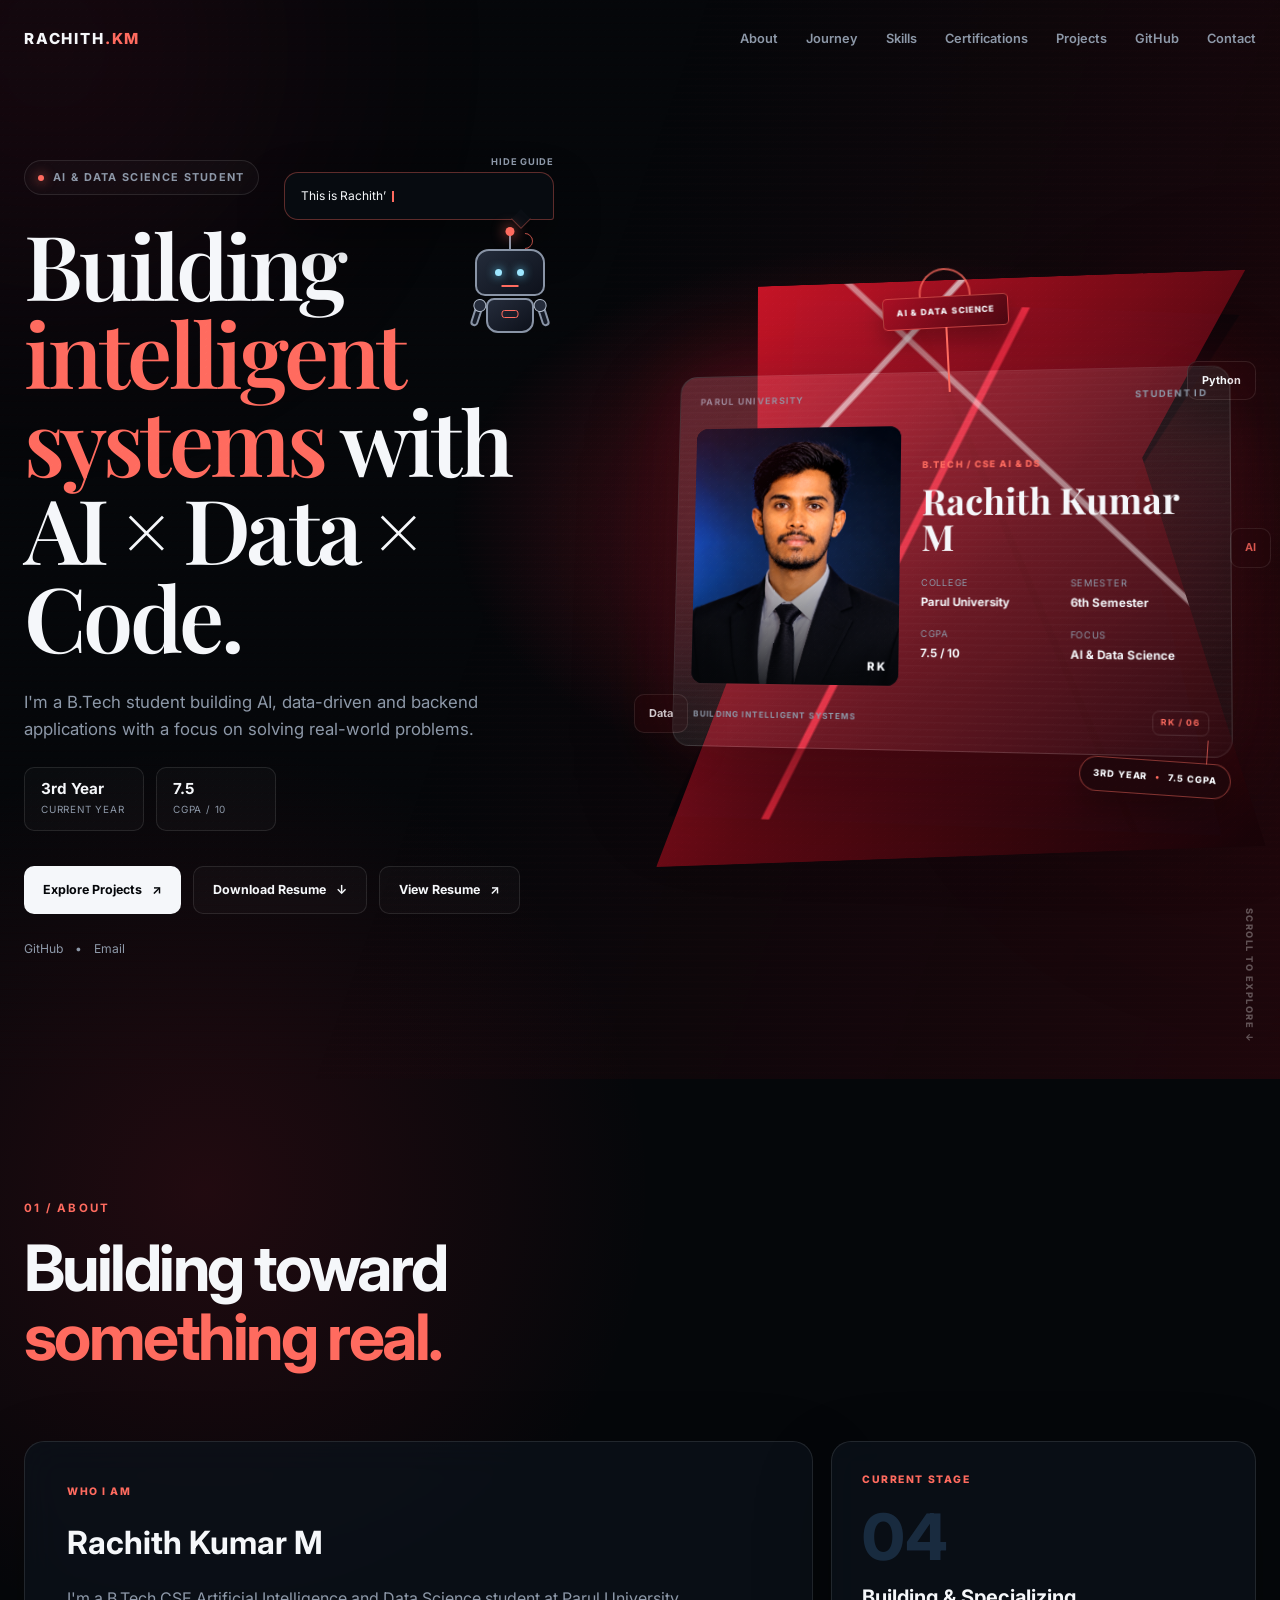
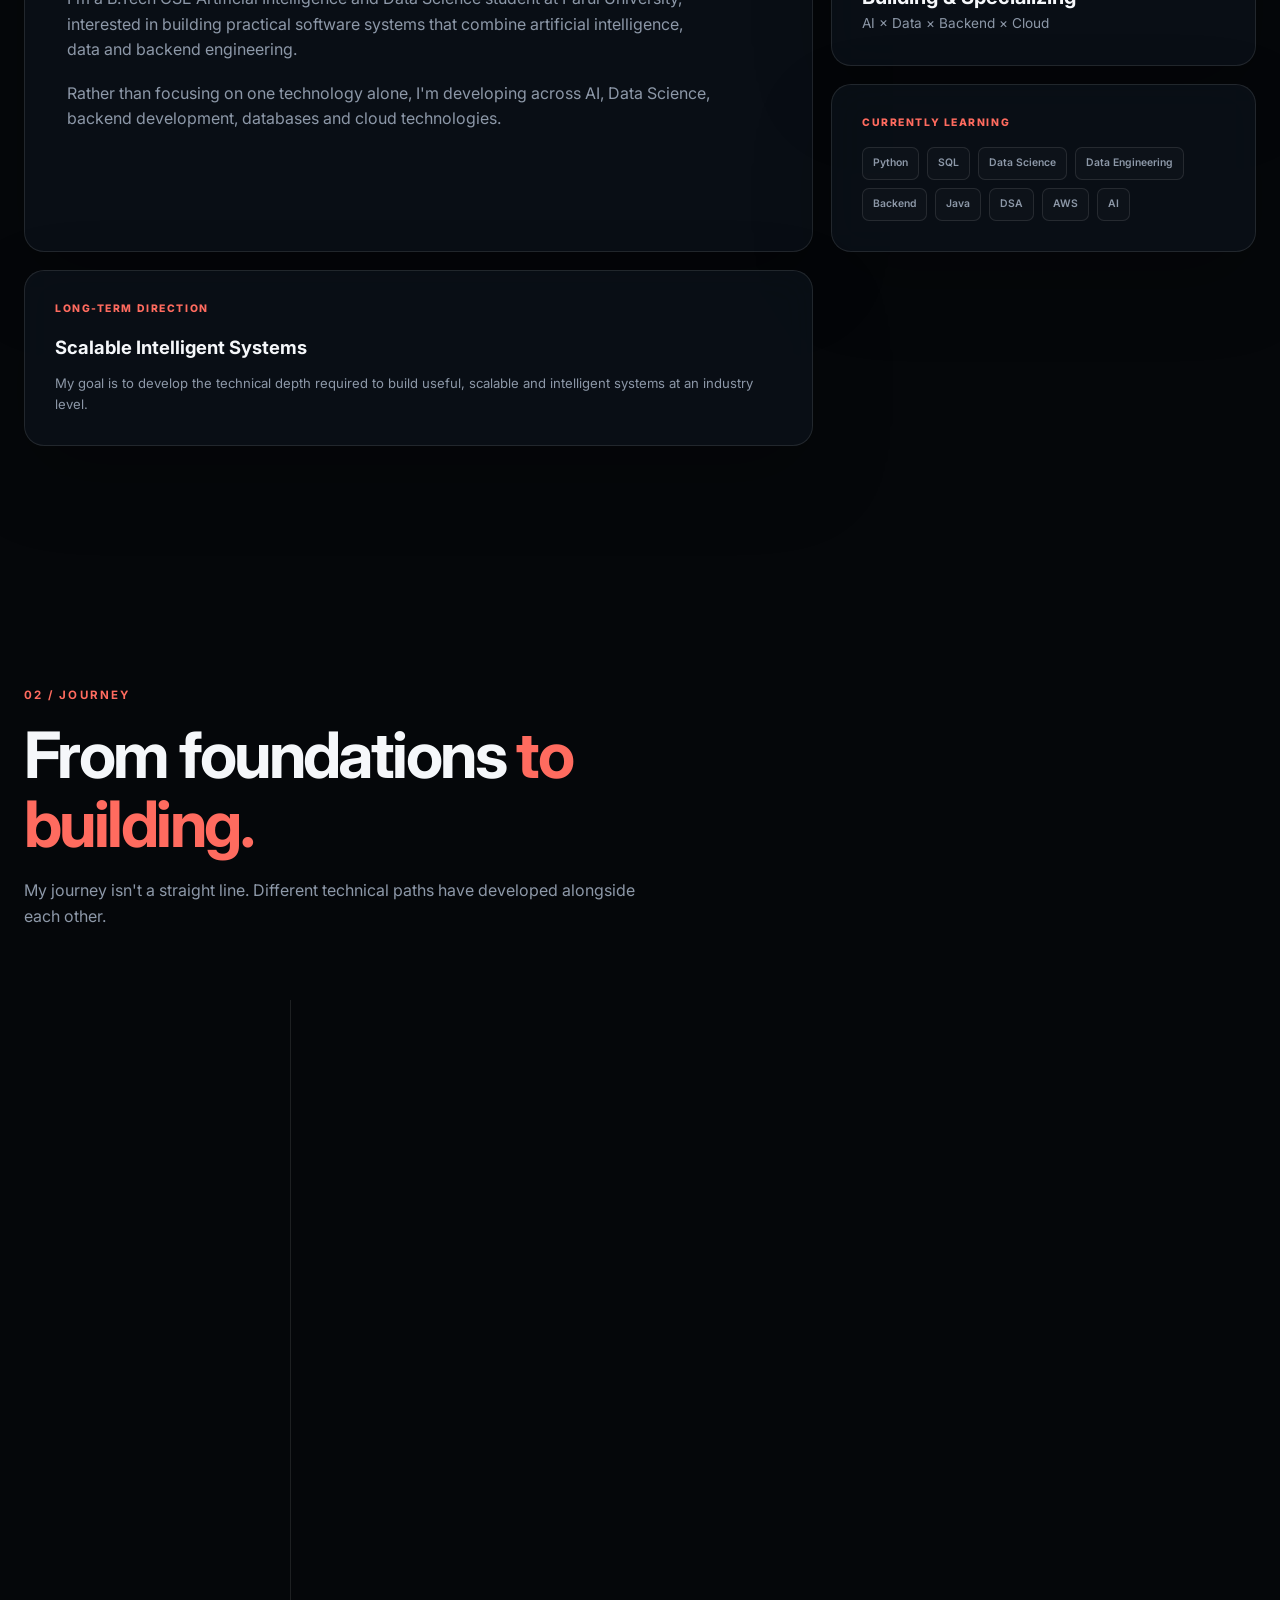
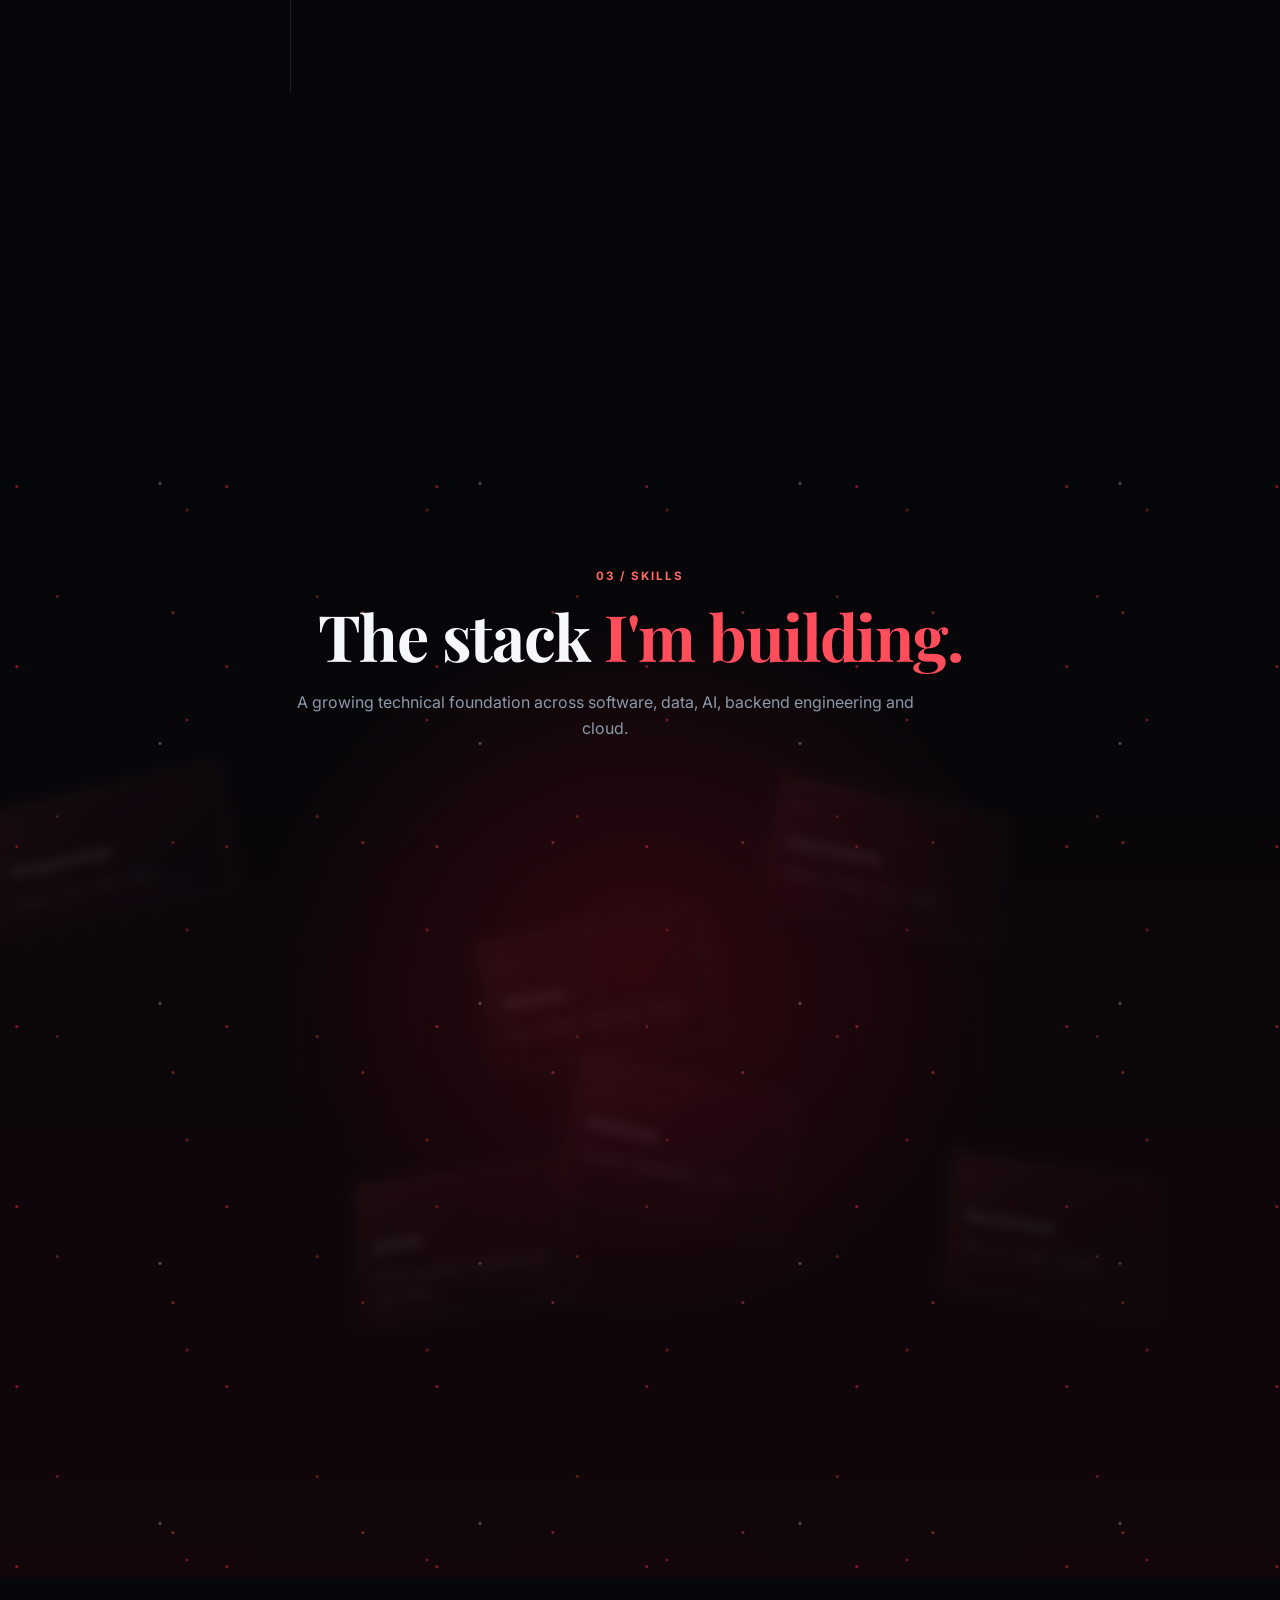
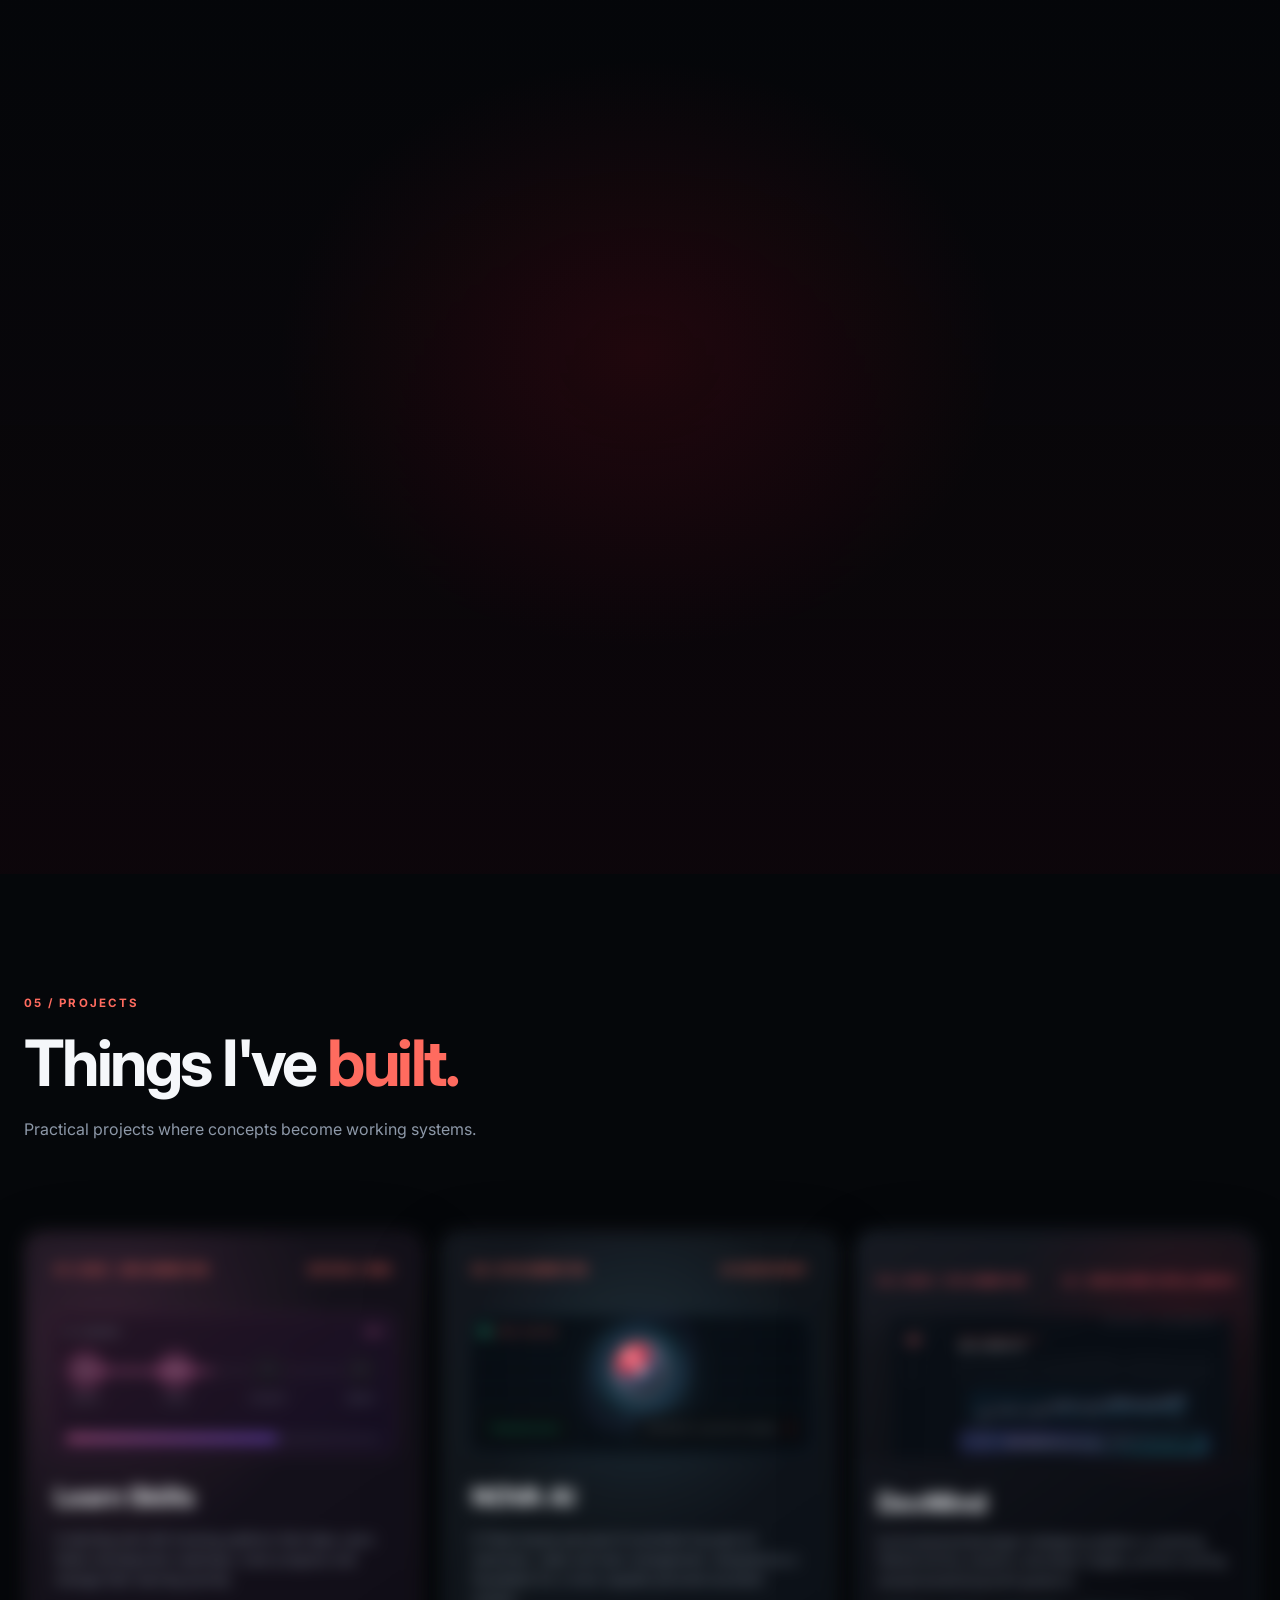
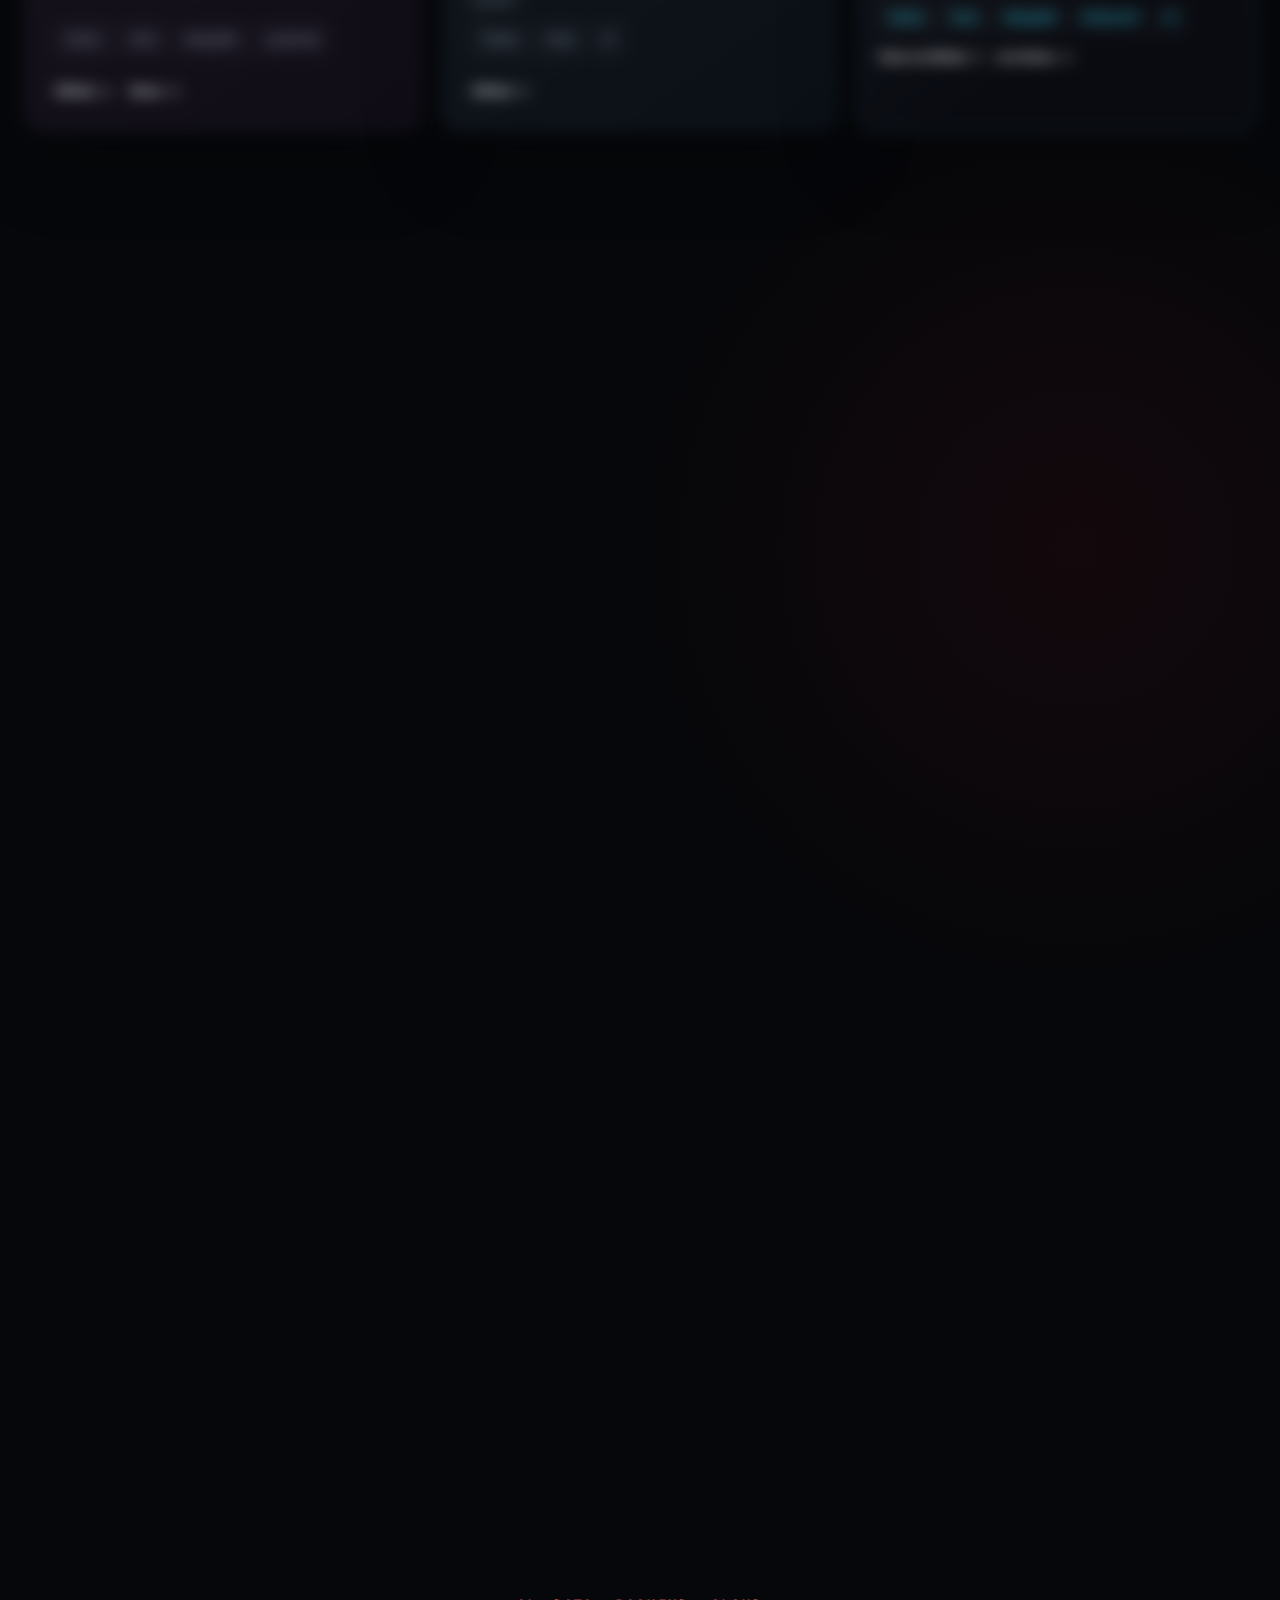
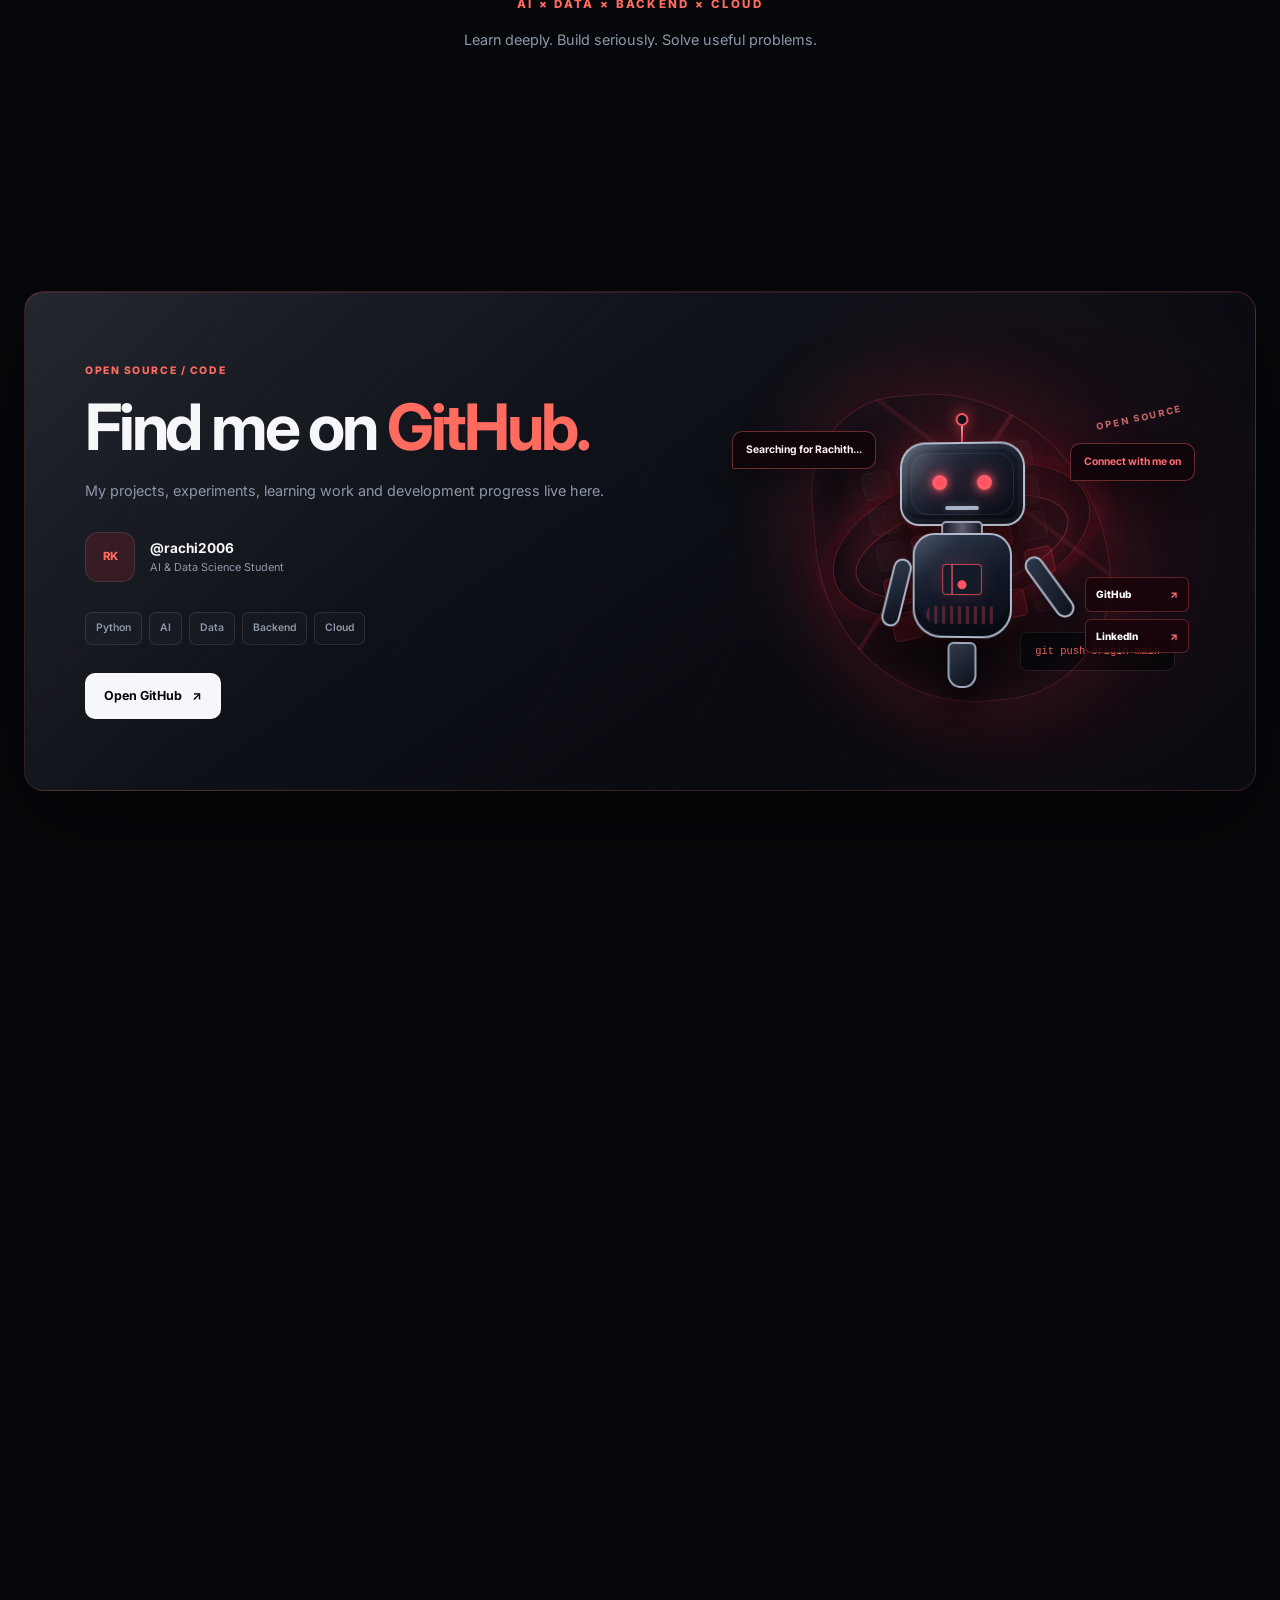
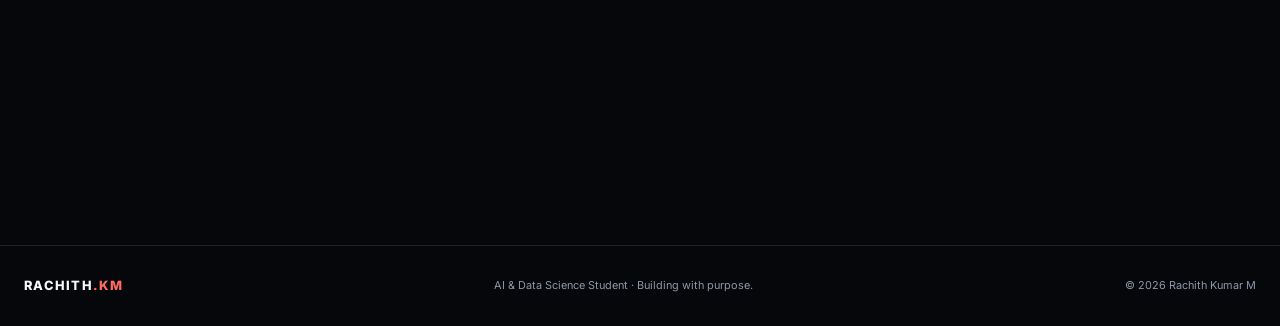
==== commit d21374bf: "updated with guide option" ====
--- a/index.html
+++ b/index.html
@@ -29,7 +29,7 @@
         rel="stylesheet"
     >
 
-    <link rel="stylesheet" href="css/style.css">
+    <link rel="stylesheet" href="css/style.css?v=9">
 </head>
 
 <body>
@@ -178,55 +178,65 @@
                 </div>
 
 
-                <!-- HERO PHOTO -->
+                <!-- HERO STUDENT ID CARD -->
 
                 <div class="hero-visual reveal">
 
-                    <div class="photo-card">
-
-                        <div class="photo-card-top">
-                            <span>PROFILE</span>
-                            <span>01</span>
-                        </div>
-
-                        <div class="photo-wrapper">
-
-                            <div
-                                class="photo-shards"
-                                role="img"
-                                aria-label="Portrait of Rachith Kumar M"
-                            >
-                                <span class="shard shard-01"></span>
-                                <span class="shard shard-02"></span>
-                                <span class="shard shard-03"></span>
-                                <span class="shard shard-04"></span>
-                                <span class="shard shard-05"></span>
-                                <span class="shard shard-06"></span>
-                                <span class="shard shard-07"></span>
-                                <span class="shard shard-08"></span>
-                                <span class="shard shard-09"></span>
-                                <span class="shard shard-10"></span>
-                                <span class="shard shard-11"></span>
-                                <span class="shard shard-12"></span>
+                    <div class="id-lanyard" aria-hidden="true">
+                        <span class="lanyard-loop"></span>
+                        <span class="lanyard-label">AI &amp; DATA SCIENCE</span>
+                    </div>
+
+                    <div class="student-card" aria-label="Rachith Kumar M student profile card">
+
+                        <div class="student-card-top">
+                            <span>PARUL UNIVERSITY</span>
+                            <span>STUDENT ID</span>
+                        </div>
+
+                        <div class="student-card-body">
+
+                            <div class="student-photo">
+                                <img src="assets/profile.jpg" alt="Portrait of Rachith Kumar M">
+                                <span>RK</span>
                             </div>
 
-                            <div class="photo-overlay"></div>
-
-                        </div>
-
-                        <div class="photo-info">
-
-                            <div>
-                                <strong>Rachith Kumar M</strong>
-                                <span>AI & Data Science</span>
+                            <div class="student-details">
+                                <span class="student-eyebrow">B.TECH / CSE AI &amp; DS</span>
+                                <h2>Rachith Kumar M</h2>
+                                <div class="student-detail-grid">
+                                    <div>
+                                        <span>College</span>
+                                        <strong>Parul University</strong>
+                                    </div>
+                                    <div>
+                                        <span>Semester</span>
+                                        <strong>6th Semester</strong>
+                                    </div>
+                                    <div>
+                                        <span>CGPA</span>
+                                        <strong>7.5 / 10</strong>
+                                    </div>
+                                    <div>
+                                        <span>Focus</span>
+                                        <strong>AI &amp; Data Science</strong>
+                                    </div>
+                                </div>
                             </div>
 
-                            <div class="photo-index">
-                                RK
-                            </div>
-
-                        </div>
-
+                        </div>
+
+                        <div class="student-card-footer">
+                            <span>BUILDING INTELLIGENT SYSTEMS</span>
+                            <span class="student-card-mark">RK / 06</span>
+                        </div>
+
+                    </div>
+
+                    <div class="student-card-tag">
+                        <span>3RD YEAR</span>
+                        <b>•</b>
+                        <span>7.5 CGPA</span>
                     </div>
 
 
@@ -1277,7 +1287,7 @@
              DIRECTION
         ========================== -->
 
-        <section class="section direction-section">
+        <section class="section direction-section" id="direction">
 
             <div class="section-container">
 
@@ -1665,6 +1675,39 @@
 
     </main>
 
+    <aside class="tour-guide" id="tourGuide" aria-label="Portfolio guide">
+        <div class="tour-guide-bubble" id="tourGuideBubble" aria-live="polite">
+            <span id="tourGuideMessage">Hi, I’m Rachith’s AI guide. Scroll to explore his work.</span>
+            <i class="tour-guide-cursor" aria-hidden="true"></i>
+        </div>
+
+        <div class="tour-guide-controls">
+            <button
+                class="tour-guide-toggle"
+                id="tourGuideToggle"
+                type="button"
+                aria-pressed="false"
+            >
+                Hide guide
+            </button>
+        </div>
+
+        <div class="tour-guide-robot" aria-hidden="true">
+            <span class="tour-guide-antenna"></span>
+            <span class="tour-guide-signal"></span>
+            <div class="tour-guide-head">
+                <span></span>
+                <span></span>
+                <b></b>
+            </div>
+            <div class="tour-guide-body">
+                <span></span>
+            </div>
+            <i></i>
+            <i></i>
+        </div>
+    </aside>
+
 
     <!-- =========================
          FOOTER
--- a/css/style.css
+++ b/css/style.css
@@ -656,157 +656,256 @@
     transform: rotate(2deg);
 }
 
-.photo-card {
+.id-lanyard {
+    position: absolute;
+    z-index: 2;
+    top: 3%;
+    left: 50%;
+    display: flex;
+    flex-direction: column;
+    align-items: center;
+    transform: translateX(-50%) rotate(-3deg);
+    pointer-events: none;
+}
+
+.lanyard-loop {
+    width: 52px;
+    height: 28px;
+    border: 2px solid rgba(255, 107, 95, 0.75);
+    border-bottom: 0;
+    border-radius: 30px 30px 0 0;
+}
+
+.lanyard-label {
     position: relative;
+    padding: 8px 13px;
+    border: 1px solid rgba(255, 107, 95, 0.55);
+    border-radius: 5px;
+    background: linear-gradient(135deg, #a90f24, #4c0711);
+    box-shadow: 0 12px 25px rgba(0,0,0,0.3);
+    color: var(--text);
+    font-size: 0.53rem;
+    font-weight: 800;
+    letter-spacing: 0.12em;
+    white-space: nowrap;
+}
+
+.lanyard-label::after {
+    content: "";
+    position: absolute;
+    left: 50%;
+    top: 100%;
+    width: 2px;
+    height: 65px;
+    background: var(--accent);
+    transform: translateX(-50%);
+}
+
+.student-card {
+    position: relative;
 
     z-index: 1;
-    width: min(450px, 84%);
-
-    padding: 10px;
+    width: min(560px, 92%);
+
+    padding: 18px;
 
     border: 1px solid var(--border);
 
-    border-radius: 4px;
+    border-radius: 18px;
 
     background:
         linear-gradient(
             145deg,
-            rgba(255,255,255,0.08),
-            rgba(255,255,255,0.015)
+            rgba(255,255,255,0.12),
+            rgba(255,255,255,0.025)
         );
 
     box-shadow:
         0 40px 100px rgba(0,0,0,0.45),
         0 0 80px rgba(239, 35, 60, 0.22);
 
-    clip-path: polygon(16% 0, 100% 0, 85% 30%, 100% 100%, 0 100%, 13% 64%);
-
     transform:
         perspective(1200px)
-        rotateY(-8deg)
-        rotateX(4deg);
-
-    transition: transform 0.2s ease;
+        rotateY(calc(-8deg + var(--card-scroll-rotate, 0deg) + var(--card-pointer-rotate-y, 0deg)))
+        rotateX(calc(4deg - var(--card-scroll-tilt, 0deg) + var(--card-pointer-rotate-x, 0deg)))
+        translateY(calc(var(--card-scroll-y, 0px)));
+
+    transition: transform 0.2s ease, box-shadow 0.3s ease;
     animation: float-card 7s ease-in-out infinite;
 }
 
-.photo-card-top {
+.student-card::before {
+    content: "";
+    position: absolute;
+    inset: 0;
+    border-radius: inherit;
+    pointer-events: none;
+    background:
+        linear-gradient(135deg, rgba(239, 35, 60, 0.2), transparent 38%),
+        repeating-linear-gradient(0deg, transparent 0 5px, rgba(255,255,255,0.025) 6px 7px);
+}
+
+.student-card-top,
+.student-card-footer {
     display: flex;
 
     justify-content: space-between;
 
-    padding: 9px 8px 14px;
+    align-items: center;
 
     color: var(--muted);
 
-    font-size: 0.62rem;
+    font-size: 0.58rem;
 
     font-weight: 700;
 
     letter-spacing: 0.14em;
 }
 
-.photo-wrapper {
+.student-card-top {
+    padding: 1px 3px 20px;
+}
+
+.student-card-body {
     position: relative;
+    display: grid;
+    grid-template-columns: minmax(150px, 0.86fr) 1.14fr;
+    gap: 22px;
+    align-items: center;
+}
+
+.student-photo {
+    position: relative;
 
     overflow: hidden;
 
-    aspect-ratio: 0.78;
-
-    border-radius: 0;
+    aspect-ratio: 0.82;
+
+    border-radius: 12px;
 
     background: #0b1017;
 }
 
-.photo-shards {
+.student-photo::after {
+    content: "";
     position: absolute;
     inset: 0;
-    --shard-progress: 0;
-}
-
-.shard {
-    position: absolute;
-    width: 33.3334%;
-    height: 25%;
-    background-image: url("../assets/profile.jpg");
-    background-repeat: no-repeat;
-    background-size: 300% 400%;
-    filter: saturate(1.15) contrast(1.12);
-    transition: transform 0.12s linear;
-    will-change: transform;
-}
-
-.shard-01 { left: 0; top: 0; background-position: 0 0; --dx: -38px; --dy: -36px; --rotation: -7deg; }
-.shard-02 { left: 33.3334%; top: 0; background-position: 50% 0; --dx: 4px; --dy: -52px; --rotation: 4deg; }
-.shard-03 { right: 0; top: 0; background-position: 100% 0; --dx: 42px; --dy: -28px; --rotation: 8deg; }
-.shard-04 { left: 0; top: 25%; background-position: 0 33.3334%; --dx: -54px; --dy: -4px; --rotation: -5deg; }
-.shard-05 { left: 33.3334%; top: 25%; background-position: 50% 33.3334%; --dx: 0px; --dy: 0px; --rotation: 0deg; }
-.shard-06 { right: 0; top: 25%; background-position: 100% 33.3334%; --dx: 56px; --dy: 12px; --rotation: 6deg; }
-.shard-07 { left: 0; top: 50%; background-position: 0 66.6667%; --dx: -48px; --dy: 26px; --rotation: -8deg; }
-.shard-08 { left: 33.3334%; top: 50%; background-position: 50% 66.6667%; --dx: 6px; --dy: 38px; --rotation: 3deg; }
-.shard-09 { right: 0; top: 50%; background-position: 100% 66.6667%; --dx: 50px; --dy: 30px; --rotation: 7deg; }
-.shard-10 { left: 0; bottom: 0; background-position: 0 100%; --dx: -34px; --dy: 48px; --rotation: -6deg; }
-.shard-11 { left: 33.3334%; bottom: 0; background-position: 50% 100%; --dx: 2px; --dy: 54px; --rotation: 5deg; }
-.shard-12 { right: 0; bottom: 0; background-position: 100% 100%; --dx: 44px; --dy: 42px; --rotation: 8deg; }
-
-.shard {
-    transform: translate(var(--shard-x, 0px), var(--shard-y, 0px)) rotate(var(--shard-rotate, 0deg));
-}
-
-.photo-overlay {
-    position: absolute;
-
-    inset: 0;
-
     background:
         linear-gradient(135deg, rgba(239, 35, 60, 0.16), transparent 38%),
-        linear-gradient(to bottom, transparent 35%, rgba(5, 7, 10, 0.9));
-}
-
-.photo-info {
+        linear-gradient(to bottom, transparent 45%, rgba(5, 7, 10, 0.88));
+}
+
+.student-photo img {
+    height: 100%;
+    object-fit: cover;
+    object-position: center top;
+    filter: saturate(1.1) contrast(1.08);
+}
+
+.student-photo span {
+    position: absolute;
+    z-index: 1;
+    right: 12px;
+    bottom: 10px;
+    color: var(--text);
+    font-size: 0.72rem;
+    font-weight: 800;
+    letter-spacing: 0.12em;
+}
+
+.student-details {
+    min-width: 0;
+}
+
+.student-eyebrow {
+    color: var(--accent);
+    font-size: 0.58rem;
+    font-weight: 800;
+    letter-spacing: 0.12em;
+}
+
+.student-details h2 {
+    margin: 8px 0 22px;
+    font-family: "Playfair Display", Georgia, serif;
+    font-size: clamp(1.55rem, 3vw, 2.25rem);
+    line-height: 1;
+}
+
+.student-detail-grid {
+    display: grid;
+    grid-template-columns: repeat(2, minmax(0, 1fr));
+    gap: 16px 12px;
+}
+
+.student-detail-grid div {
     display: flex;
-
-    justify-content: space-between;
-
-    align-items: end;
-
-    padding: 18px 10px 8px;
-}
-
-.photo-info div:first-child {
-    display: flex;
-
     flex-direction: column;
 }
 
-.photo-info strong {
-    font-size: 0.9rem;
-}
-
-.photo-info span {
+.student-detail-grid span {
+    margin-bottom: 4px;
     color: var(--muted);
-
-    font-size: 0.68rem;
-}
-
-.photo-index {
-    display: flex;
-
+    font-size: 0.58rem;
+    letter-spacing: 0.08em;
+    text-transform: uppercase;
+}
+
+.student-detail-grid strong {
+    color: var(--text);
+    font-size: 0.72rem;
+    line-height: 1.35;
+}
+
+.student-card-footer {
+    padding: 20px 3px 1px;
+    font-size: 0.52rem;
+}
+
+.student-card-mark {
+    display: inline-flex;
     align-items: center;
     justify-content: center;
-
-    width: 34px;
-    height: 34px;
-
+    min-width: 54px;
+    min-height: 24px;
+    padding: 4px 7px;
     border: 1px solid var(--border);
-
-    border-radius: 9px;
-
+    border-radius: 7px;
     color: var(--accent);
-
-    font-size: 0.65rem;
-
+}
+
+.student-card-tag {
+    position: absolute;
+    z-index: 3;
+    right: 4%;
+    bottom: 12%;
+    display: flex;
+    align-items: center;
+    gap: 8px;
+    padding: 9px 13px;
+    border: 1px solid rgba(255, 107, 95, 0.45);
+    border-radius: 100px;
+    background: rgba(30, 6, 10, 0.9);
+    box-shadow: 0 15px 35px rgba(0,0,0,0.3);
+    color: var(--text);
+    font-size: 0.58rem;
     font-weight: 800;
+    letter-spacing: 0.1em;
+    transform: rotate(4deg);
+}
+
+.student-card-tag::before {
+    content: "";
+    position: absolute;
+    right: 24px;
+    bottom: 100%;
+    width: 1px;
+    height: 24px;
+    background: var(--accent);
+    opacity: 0.65;
+}
+
+.student-card-tag b {
+    color: var(--accent);
 }
 
 .floating-tag {
@@ -3548,8 +3647,20 @@
 }
 
 @keyframes float-card {
-    0%, 100% { transform: perspective(1200px) rotateY(-8deg) rotateX(4deg) translateY(0); }
-    50% { transform: perspective(1200px) rotateY(-5deg) rotateX(2deg) translateY(-10px); }
+    0%, 100% {
+        transform:
+            perspective(1200px)
+            rotateY(calc(-8deg + var(--card-scroll-rotate, 0deg) + var(--card-pointer-rotate-y, 0deg)))
+            rotateX(calc(4deg - var(--card-scroll-tilt, 0deg) + var(--card-pointer-rotate-x, 0deg)))
+            translateY(var(--card-scroll-y, 0px));
+    }
+    50% {
+        transform:
+            perspective(1200px)
+            rotateY(calc(-5deg + var(--card-scroll-rotate, 0deg) + var(--card-pointer-rotate-y, 0deg)))
+            rotateX(calc(2deg - var(--card-scroll-tilt, 0deg) + var(--card-pointer-rotate-x, 0deg)))
+            translateY(calc(-10px + var(--card-scroll-y, 0px)));
+    }
 }
 
 @keyframes drift {
@@ -3702,8 +3813,17 @@
         min-height: 450px;
     }
 
-    .photo-card {
+    .student-card-body {
+        grid-template-columns: minmax(105px, 0.75fr) 1.25fr;
+        gap: 14px;
+    }
+
+    .student-card {
         width: min(350px, 85%);
+    }
+
+    .id-lanyard {
+        top: 2%;
     }
 
     .tag-python {
@@ -3800,6 +3920,23 @@
 
 @media (max-width: 450px) {
 
+    .student-card-body {
+        grid-template-columns: 105px minmax(0, 1fr);
+    }
+
+    .student-detail-grid {
+        gap: 12px 8px;
+    }
+
+    .student-detail-grid strong {
+        font-size: 0.64rem;
+    }
+
+    .student-card-tag {
+        right: 0;
+        bottom: 10%;
+    }
+
     .hero-actions {
         flex-direction: column;
 
@@ -3810,7 +3947,7 @@
         width: 100%;
     }
 
-    .photo-card {
+    .student-card {
         width: 90%;
     }
 
@@ -3878,7 +4015,7 @@
         display: none;
     }
 
-    .photo-card {
+    .student-card {
         animation: none;
     }
 
@@ -3904,6 +4041,261 @@
     border-radius: 5px 5px 10px 10px;
     background: linear-gradient(145deg, #252c3b, #0d111b);
     transform: translateX(-50%);
+}
+
+/* =========================================================
+   PORTFOLIO TOUR GUIDE
+========================================================= */
+
+.tour-guide {
+    position: fixed;
+    z-index: 1000;
+    top: 80px;
+    left: 24px;
+    width: min(270px, calc(100vw - 32px));
+    transition: opacity 0.3s ease, transform 0.3s ease, left 0.6s ease, top 0.6s ease;
+}
+
+.tour-guide.is-muted {
+    opacity: 0.35;
+    transform: translateY(12px);
+}
+
+.tour-guide.is-muted .tour-guide-bubble,
+.tour-guide.is-muted .tour-guide-robot {
+    display: none;
+}
+
+.tour-guide-bubble {
+    position: relative;
+    margin-bottom: 12px;
+    padding: 14px 16px;
+    border: 1px solid rgba(255, 107, 95, 0.35);
+    border-radius: 14px 14px 3px 14px;
+    background: rgba(8, 12, 18, 0.92);
+    box-shadow: 0 18px 45px rgba(0,0,0,0.35);
+    color: var(--text);
+    font-size: 0.75rem;
+    line-height: 1.5;
+    backdrop-filter: blur(18px);
+}
+
+.tour-guide-bubble::after {
+    content: "";
+    position: absolute;
+    right: 25px;
+    bottom: -7px;
+    width: 13px;
+    height: 13px;
+    border-right: 1px solid rgba(255, 107, 95, 0.35);
+    border-bottom: 1px solid rgba(255, 107, 95, 0.35);
+    background: #0a0e14;
+    transform: rotate(45deg);
+}
+
+.tour-guide-cursor {
+    display: inline-block;
+    width: 2px;
+    height: 0.9em;
+    margin-left: 3px;
+    vertical-align: -2px;
+    background: var(--accent);
+    animation: tour-guide-cursor 0.8s steps(2, end) infinite;
+}
+
+.tour-guide.is-reading .tour-guide-robot {
+    animation:
+        tour-guide-float 3.2s ease-in-out infinite,
+        tour-guide-reading 0.7s ease-in-out infinite alternate;
+}
+
+.tour-guide-controls {
+    position: absolute;
+    right: 0;
+    top: -25px;
+}
+
+.tour-guide-toggle {
+    border: 0;
+    background: transparent;
+    color: var(--muted);
+    cursor: pointer;
+    font-size: 0.58rem;
+    font-weight: 700;
+    letter-spacing: 0.08em;
+    text-transform: uppercase;
+}
+
+.tour-guide-toggle:hover {
+    color: var(--accent);
+}
+
+.tour-guide-robot {
+    position: relative;
+    width: 88px;
+    height: 106px;
+    margin-left: auto;
+    animation: tour-guide-float 3.2s ease-in-out infinite;
+}
+
+.tour-guide-antenna {
+    position: absolute;
+    top: 0;
+    left: 50%;
+    width: 2px;
+    height: 17px;
+    background: #8994a6;
+    transform: translateX(-50%);
+}
+
+.tour-guide-antenna::before {
+    content: "";
+    position: absolute;
+    top: -5px;
+    left: 50%;
+    width: 9px;
+    height: 9px;
+    border-radius: 50%;
+    background: var(--accent);
+    box-shadow: 0 0 14px var(--accent);
+    transform: translateX(-50%);
+}
+
+.tour-guide-signal {
+    position: absolute;
+    top: 1px;
+    left: 58%;
+    width: 16px;
+    height: 16px;
+    border: 1px solid rgba(255, 107, 95, 0.7);
+    border-left-color: transparent;
+    border-bottom-color: transparent;
+    border-radius: 50%;
+    transform: rotate(45deg);
+}
+
+.tour-guide-head {
+    position: absolute;
+    top: 17px;
+    left: 50%;
+    display: flex;
+    align-items: center;
+    justify-content: center;
+    gap: 15px;
+    width: 70px;
+    height: 47px;
+    border: 2px solid #8994a6;
+    border-radius: 14px 14px 10px 10px;
+    background: linear-gradient(145deg, #242c3b, #0d111b);
+    transform: translateX(-50%);
+}
+
+.tour-guide-head span {
+    width: 7px;
+    height: 7px;
+    border-radius: 50%;
+    background: #9ee7ff;
+    box-shadow: 0 0 10px #63d8ff;
+}
+
+.tour-guide-head b {
+    position: absolute;
+    bottom: 7px;
+    left: 50%;
+    width: 17px;
+    height: 4px;
+    border-bottom: 2px solid var(--accent);
+    transform: translateX(-50%);
+}
+
+.tour-guide-body {
+    position: absolute;
+    top: 66px;
+    left: 50%;
+    width: 48px;
+    height: 35px;
+    border: 2px solid #8994a6;
+    border-radius: 8px 8px 12px 12px;
+    background: linear-gradient(145deg, #252c3b, #0d111b);
+    transform: translateX(-50%);
+}
+
+.tour-guide-body span {
+    position: absolute;
+    top: 10px;
+    left: 50%;
+    width: 17px;
+    height: 8px;
+    border: 1px solid var(--accent);
+    border-radius: 3px;
+    transform: translateX(-50%);
+}
+
+.tour-guide-robot > i {
+    position: absolute;
+    top: 73px;
+    width: 8px;
+    height: 22px;
+    border: 2px solid #8994a6;
+    border-radius: 7px;
+    background: #151b27;
+    transform-origin: 50% 0;
+}
+
+.tour-guide-robot > i::after {
+    content: "";
+    position: absolute;
+    top: -8px;
+    left: 50%;
+    width: 11px;
+    height: 11px;
+    border: 1px solid #aeb8c8;
+    border-radius: 50%;
+    background: #252c3b;
+    transform: translateX(-50%);
+}
+
+.tour-guide-robot > i:first-of-type {
+    left: 10px;
+    transform: rotate(18deg);
+}
+
+.tour-guide-robot > i:last-of-type {
+    right: 10px;
+    transform: rotate(-18deg);
+}
+
+.tour-guide.is-reading .tour-guide-robot > i:first-of-type {
+    animation: tour-guide-point 0.7s ease-in-out infinite alternate;
+}
+
+.tour-guide.is-reading .tour-guide-robot > i:last-of-type {
+    animation: tour-guide-wave 0.7s ease-in-out infinite alternate;
+}
+
+@keyframes tour-guide-float {
+    0%, 100% { transform: translateY(0); }
+    50% { transform: translateY(-7px); }
+}
+
+@keyframes tour-guide-point {
+    from { transform: rotate(18deg); }
+    to { transform: rotate(58deg) translate(-3px, -7px); }
+}
+
+@keyframes tour-guide-wave {
+    from { transform: rotate(-18deg); }
+    to { transform: rotate(-48deg) translate(2px, -5px); }
+}
+
+@keyframes tour-guide-reading {
+    from { filter: brightness(1); }
+    to { filter: brightness(1.35); }
+}
+
+@keyframes tour-guide-cursor {
+    0%, 45% { opacity: 1; }
+    46%, 100% { opacity: 0; }
 }
 
 /* =========================================================
